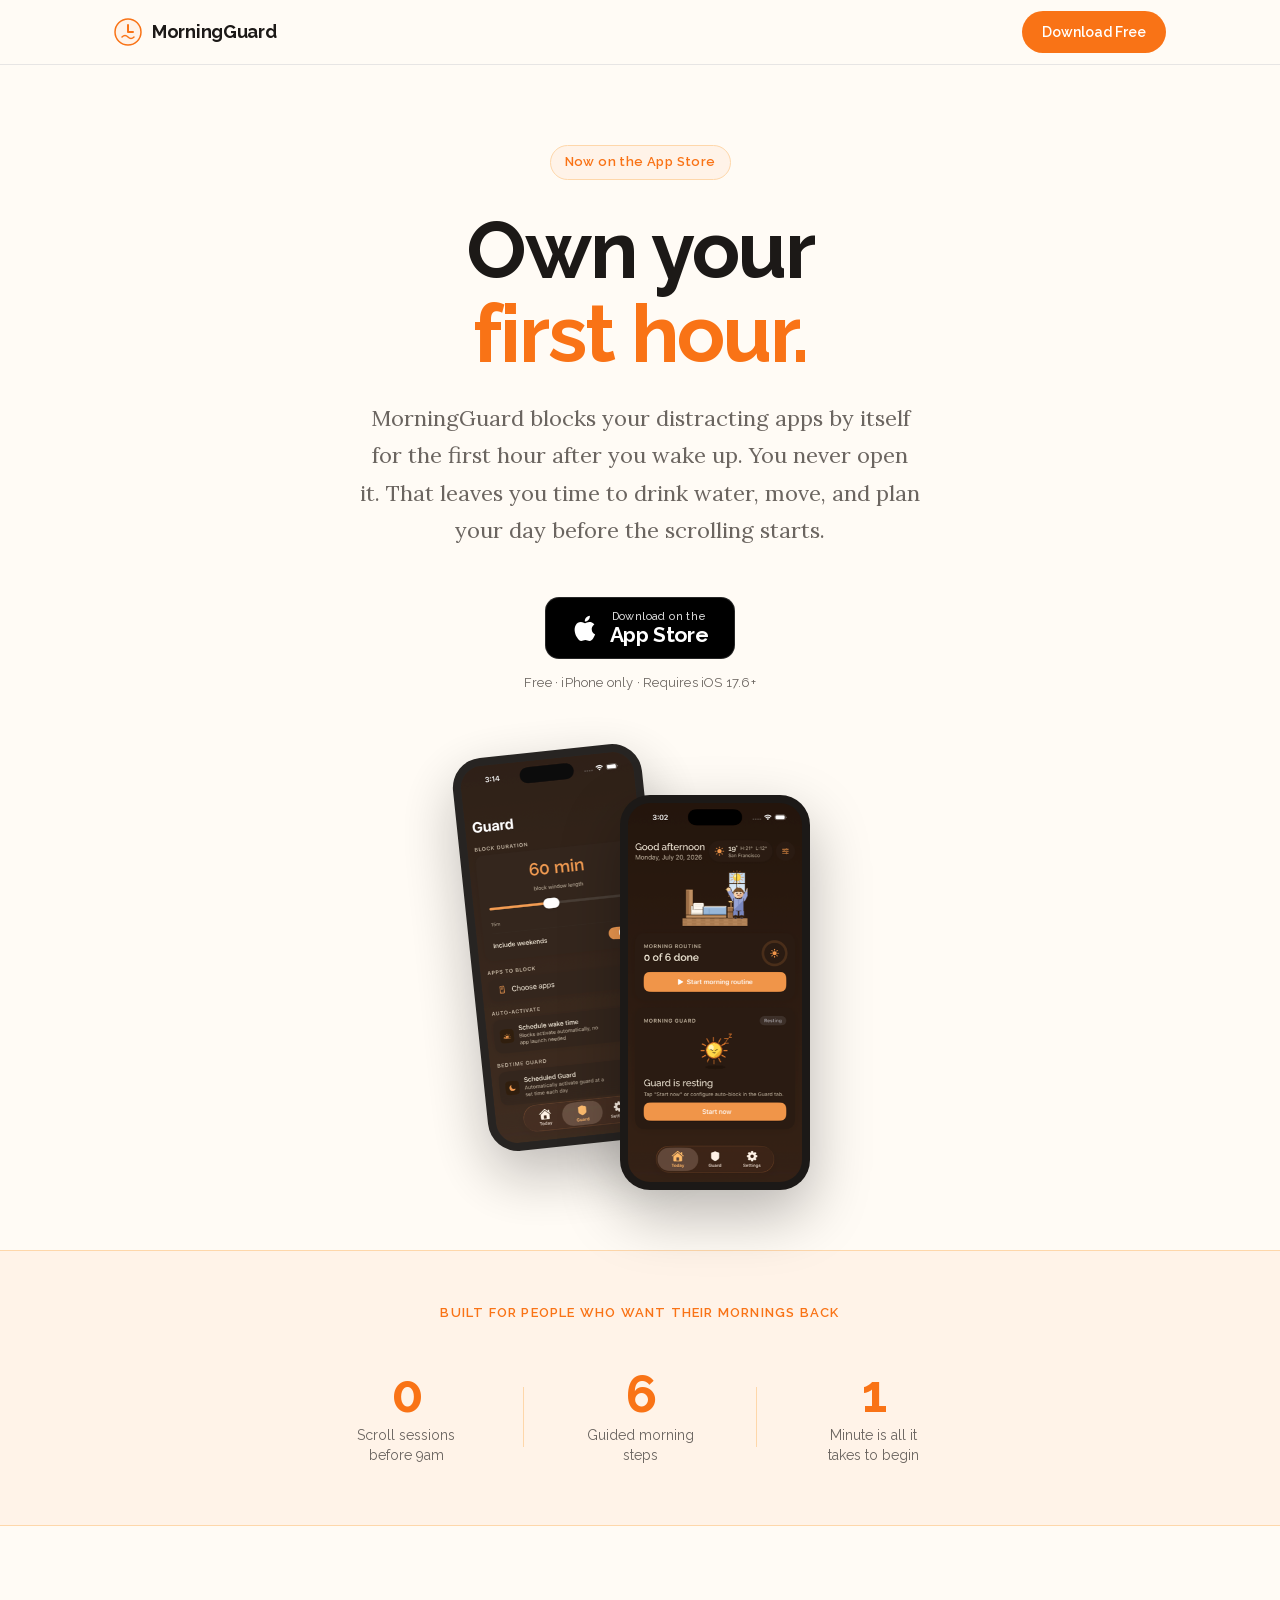
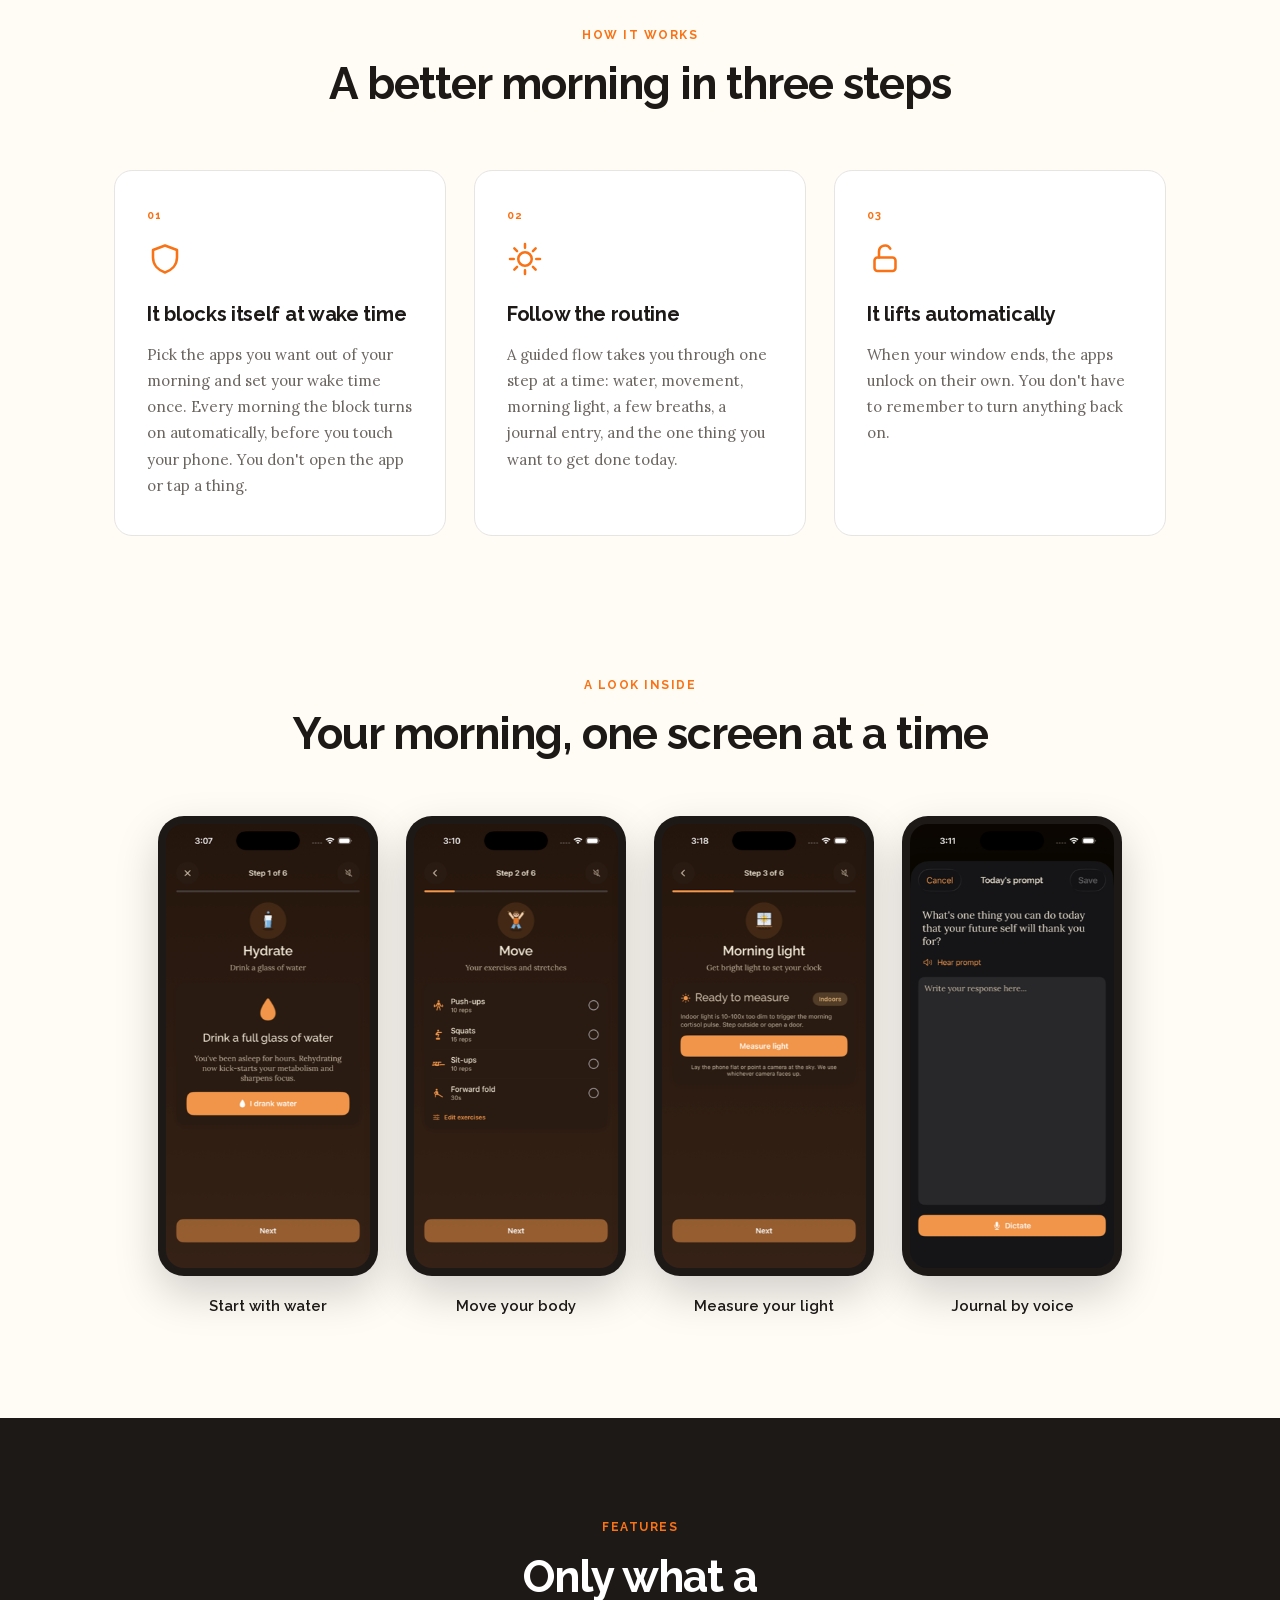
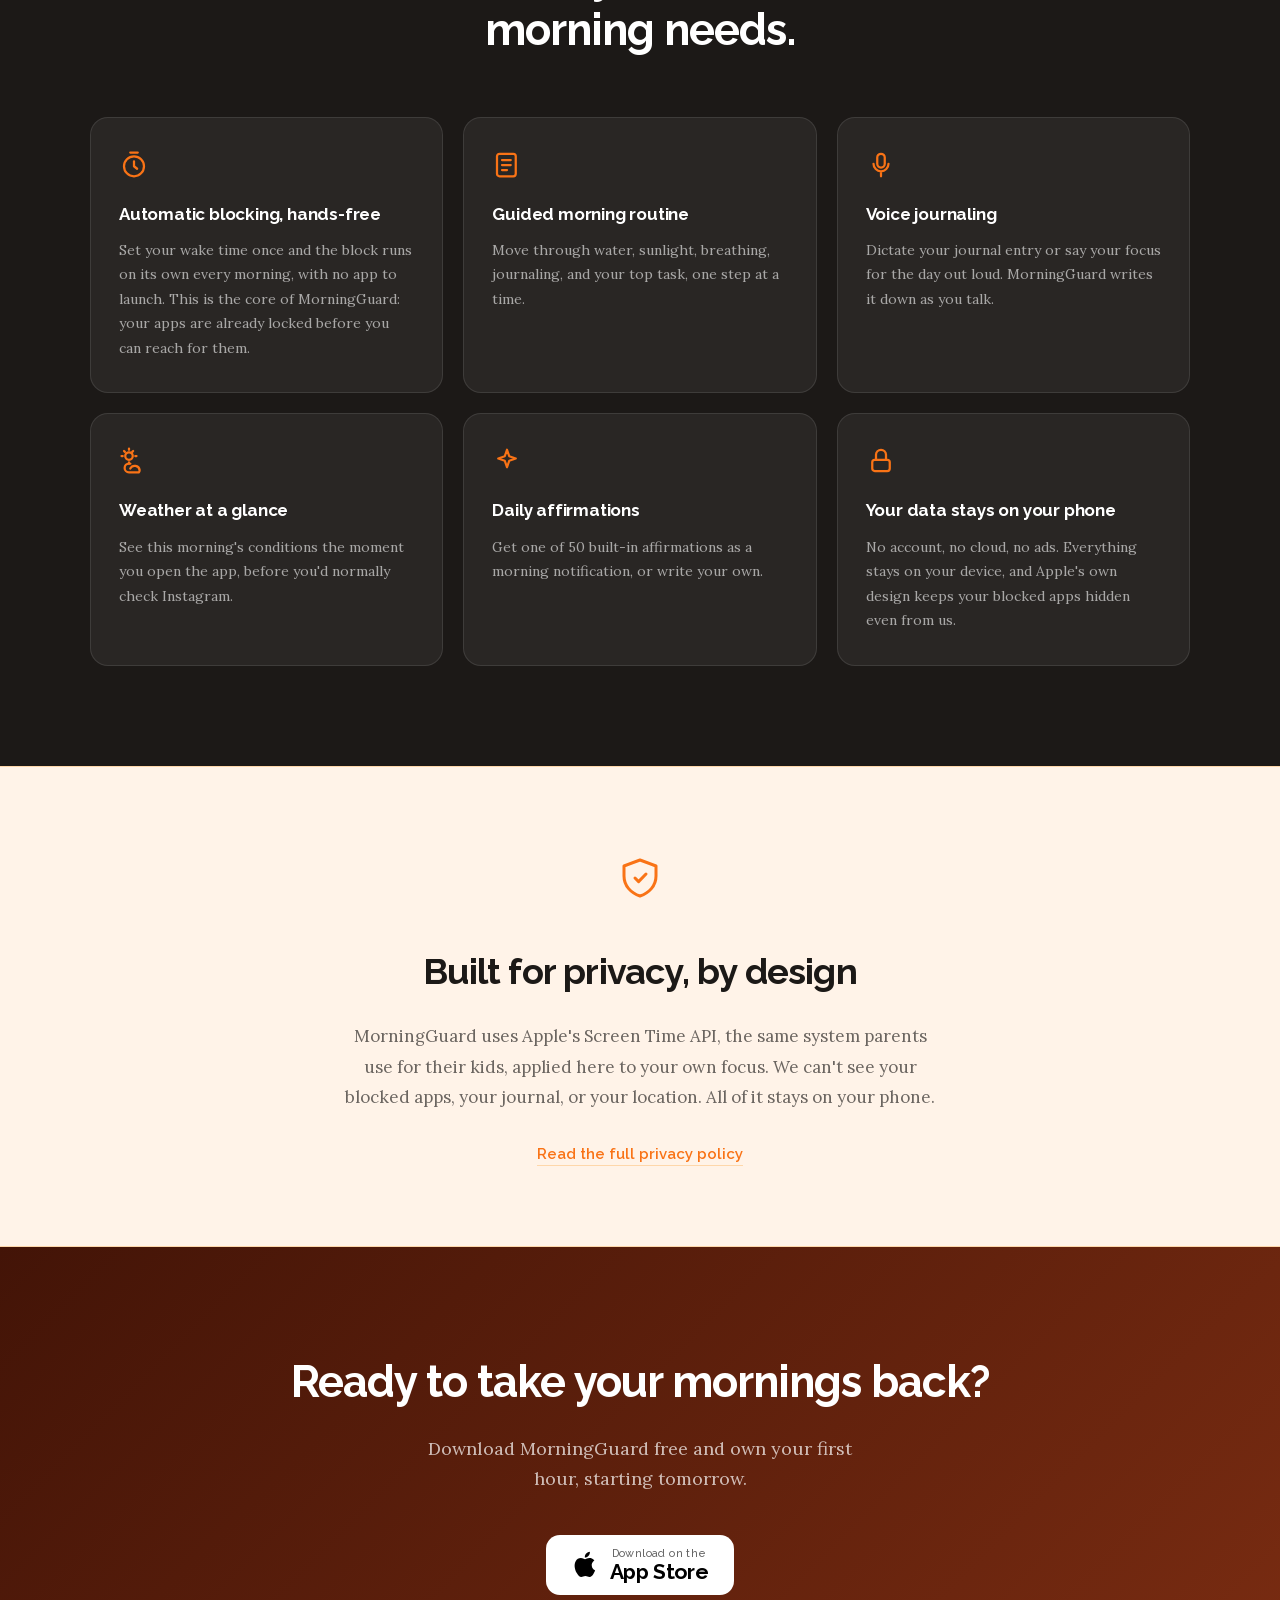
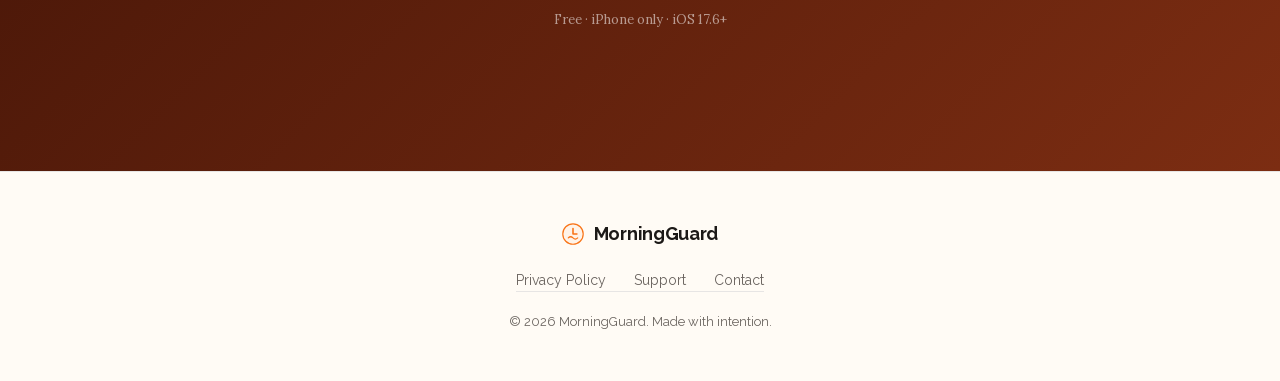
==== website/index.html @ 2bf74c4c "Add the guided morning routine, widget, and marketing site The block itself worked, but there was no" ====
<!DOCTYPE html>
<html lang="en">
<head>
  <meta charset="UTF-8" />
  <meta name="viewport" content="width=device-width, initial-scale=1.0" />
  <title>MorningGuard: Own your first hour</title>
  <meta name="description" content="MorningGuard blocks distracting apps during your morning routine so you can start every day with intention. Free on the App Store." />
  <meta property="og:title" content="MorningGuard: Own your first hour" />
  <meta property="og:description" content="Your distracting apps block themselves every morning, so you start the day on your own terms." />
  <meta property="og:type" content="website" />
  <meta property="og:url" content="https://morningguard.com/" />
  <meta property="og:image" content="https://morningguard.com/og-image.png" />
  <meta property="og:image:width" content="1200" />
  <meta property="og:image:height" content="630" />
  <meta name="twitter:card" content="summary_large_image" />
  <meta name="twitter:image" content="https://morningguard.com/og-image.png" />
  <meta name="theme-color" content="#F97316" />
  <link rel="icon" href="favicon.svg" type="image/svg+xml" />
  <link rel="apple-touch-icon" href="apple-touch-icon.png" />
  <link rel="stylesheet" href="fonts.css" />
  <link rel="stylesheet" href="styles.css" />
</head>
<body>

  <!-- NAV -->
  <nav>
    <div class="nav-inner">
      <a class="nav-logo" href="/">
        <svg width="28" height="28" viewBox="0 0 28 28" fill="none" aria-hidden="true" focusable="false">
          <circle cx="14" cy="14" r="13" fill="#FFF3E8" stroke="#F97316" stroke-width="1.5"/>
          <path d="M14 7 L14 14 L19 14" stroke="#F97316" stroke-width="2" stroke-linecap="round" stroke-linejoin="round"/>
          <path d="M8 19 Q11 16 14 19 Q17 22 20 19" stroke="#F97316" stroke-width="1.5" stroke-linecap="round" fill="none"/>
        </svg>
        MorningGuard
      </a>
      <a class="nav-cta" href="https://apps.apple.com/app/id6793297906" target="_blank" rel="noopener">Download Free</a>
    </div>
  </nav>

  <!-- HERO -->
  <section class="hero">
    <div class="hero-badge">Now on the App Store</div>
    <h1>Own your<br /><em>first hour.</em></h1>
    <p class="hero-sub">
      MorningGuard blocks your distracting apps by itself for the first hour after you wake up.
      You never open it. That leaves you time to drink water, move, and plan your day before the
      scrolling starts.
    </p>

    <!-- APP STORE DOWNLOAD -->
    <!-- TODO: Replace 6793297906 with your numeric App Store app ID -->
    <div class="download-group" id="download">
      <a class="appstore-btn" href="https://apps.apple.com/app/id6793297906" target="_blank" rel="noopener">
        <svg width="24" height="29" viewBox="0 0 24 29" fill="white" xmlns="http://www.w3.org/2000/svg" aria-hidden="true">
          <path d="M19.707 15.267c-.031-3.177 2.594-4.716 2.716-4.793-1.484-2.167-3.786-2.463-4.597-2.492-1.958-.198-3.823 1.15-4.815 1.15-.992 0-2.52-1.12-4.14-1.093-2.127.033-4.09 1.234-5.185 3.126-2.22 3.845-.568 9.534 1.59 12.657 1.059 1.53 2.32 3.246 3.977 3.183 1.593-.063 2.197-1.03 4.124-1.03 1.927 0 2.465 1.03 4.15.998 1.716-.028 2.807-1.557 3.858-3.093 1.22-1.775 1.72-3.494 1.748-3.582-.038-.017-3.344-1.283-3.376-5.05l-.05.02zM16.573 5.717c.879-1.063 1.472-2.54 1.31-4.017-1.266.054-2.8.844-3.709 1.906-.812.938-1.527 2.438-1.336 3.878 1.413.109 2.857-.717 3.735-1.767z"/>
        </svg>
        <div class="appstore-text">
          <span class="appstore-sub">Download on the</span>
          <span class="appstore-main">App Store</span>
        </div>
      </a>
      <p class="download-meta">Free · iPhone only · Requires iOS 17.6+</p>
    </div>

    <div class="hero-phones">
      <div class="phone-mockup phone-back">
        <img class="phone-shot" src="screenshots/guard.png" alt="MorningGuard app screen showing the block window length, weekend toggle, and a button to choose which apps to block" width="294" height="640" loading="lazy" />
      </div>
      <div class="phone-mockup phone-front">
        <img class="phone-shot" src="screenshots/home.png" alt="MorningGuard home screen showing the morning greeting, weather, morning routine progress, and the Morning Guard status card" width="294" height="640" />
      </div>
    </div>
  </section>

  <!-- SOCIAL PROOF -->
  <section class="proof">
    <p>Built for people who want their mornings back</p>
    <div class="proof-stats">
      <div class="stat"><span class="stat-num">0</span><span class="stat-label">Scroll sessions before 9am</span></div>
      <div class="stat-divider"></div>
      <div class="stat"><span class="stat-num">6</span><span class="stat-label">Guided morning steps</span></div>
      <div class="stat-divider"></div>
      <div class="stat"><span class="stat-num">1</span><span class="stat-label">Minute is all it takes to begin</span></div>
    </div>
  </section>

  <!-- HOW IT WORKS -->
  <section class="how">
    <div class="section-label">How it works</div>
    <h2>A better morning in three steps</h2>
    <div class="steps">
      <div class="step">
        <div class="step-num">01</div>
        <div class="step-icon">
          <svg width="36" height="36" viewBox="0 0 24 24" fill="none" stroke="#F97316" stroke-width="1.7" stroke-linecap="round" stroke-linejoin="round" aria-hidden="true" focusable="false"><path d="M12 3 L20 6 V11 C20 16 16.5 19.5 12 21 C7.5 19.5 4 16 4 11 V6 Z"/></svg>
        </div>
        <h3>It blocks itself at wake time</h3>
        <p>Pick the apps you want out of your morning and set your wake time once. Every morning the block turns on automatically, before you touch your phone. You don't open the app or tap a thing.</p>
      </div>
      <div class="step">
        <div class="step-num">02</div>
        <div class="step-icon">
          <svg width="36" height="36" viewBox="0 0 24 24" fill="none" stroke="#F97316" stroke-width="1.7" stroke-linecap="round" stroke-linejoin="round" aria-hidden="true" focusable="false"><circle cx="12" cy="12" r="4.5"/><path d="M12 2v2.5M12 19.5V22M2 12h2.5M19.5 12H22M4.9 4.9l1.8 1.8M17.3 17.3l1.8 1.8M4.9 19.1l1.8-1.8M17.3 6.7l1.8-1.8"/></svg>
        </div>
        <h3>Follow the routine</h3>
        <p>A guided flow takes you through one step at a time: water, movement, morning light, a few breaths, a journal entry, and the one thing you want to get done today.</p>
      </div>
      <div class="step">
        <div class="step-num">03</div>
        <div class="step-icon">
          <svg width="36" height="36" viewBox="0 0 24 24" fill="none" stroke="#F97316" stroke-width="1.7" stroke-linecap="round" stroke-linejoin="round" aria-hidden="true" focusable="false"><rect x="5" y="11" width="14" height="9" rx="2"/><path d="M8 11V7a4 4 0 0 1 7.5-1.9"/></svg>
        </div>
        <h3>It lifts automatically</h3>
        <p>When your window ends, the apps unlock on their own. You don't have to remember to turn anything back on.</p>
      </div>
    </div>
  </section>

  <!-- SCREENSHOTS -->
  <section class="gallery">
    <div class="section-label">A look inside</div>
    <h2>Your morning, one screen at a time</h2>
    <div class="gallery-row">
      <figure class="gallery-phone">
        <img src="screenshots/routine.png" alt="The guided routine walking through the first step, drinking a glass of water" width="294" height="640" loading="lazy" />
        <figcaption>Start with water</figcaption>
      </figure>
      <figure class="gallery-phone">
        <img src="screenshots/move.png" alt="The movement step showing a short list of exercises like push-ups, squats, and a forward fold" width="294" height="640" loading="lazy" />
        <figcaption>Move your body</figcaption>
      </figure>
      <figure class="gallery-phone">
        <img src="screenshots/light.png" alt="The morning light step with a light meter that measures whether you are getting bright enough light to set your body clock" width="294" height="640" loading="lazy" />
        <figcaption>Measure your light</figcaption>
      </figure>
      <figure class="gallery-phone">
        <img src="screenshots/journal.png" alt="The journaling step with a daily prompt and a Dictate button for speaking your entry out loud" width="294" height="640" loading="lazy" />
        <figcaption>Journal by voice</figcaption>
      </figure>
    </div>
  </section>

  <!-- FEATURES -->
  <section class="features">
    <div class="section-label">Features</div>
    <h2>Only what a<br />morning needs.</h2>
    <div class="feature-grid">
      <div class="feature-card">
        <div class="feature-icon">
          <svg width="30" height="30" viewBox="0 0 24 24" fill="none" stroke="#F97316" stroke-width="1.8" stroke-linecap="round" stroke-linejoin="round" aria-hidden="true" focusable="false"><circle cx="12" cy="13" r="8"/><path d="M12 9v4l2.5 2M9 2h6"/></svg>
        </div>
        <h4>Automatic blocking, hands-free</h4>
        <p>Set your wake time once and the block runs on its own every morning, with no app to launch. This is the core of MorningGuard: your apps are already locked before you can reach for them.</p>
      </div>
      <div class="feature-card">
        <div class="feature-icon">
          <svg width="30" height="30" viewBox="0 0 24 24" fill="none" stroke="#F97316" stroke-width="1.8" stroke-linecap="round" stroke-linejoin="round" aria-hidden="true" focusable="false"><path d="M6 3h11a2 2 0 0 1 2 2v14a2 2 0 0 1-2 2H6a2 2 0 0 1-2-2V5a2 2 0 0 1 2-2z"/><path d="M8 8h7M8 12h7M8 16h4"/></svg>
        </div>
        <h4>Guided morning routine</h4>
        <p>Move through water, sunlight, breathing, journaling, and your top task, one step at a time.</p>
      </div>
      <div class="feature-card">
        <div class="feature-icon">
          <svg width="30" height="30" viewBox="0 0 24 24" fill="none" stroke="#F97316" stroke-width="1.8" stroke-linecap="round" stroke-linejoin="round" aria-hidden="true" focusable="false"><rect x="9" y="3" width="6" height="11" rx="3"/><path d="M6 11a6 6 0 0 0 12 0M12 17v4"/></svg>
        </div>
        <h4>Voice journaling</h4>
        <p>Dictate your journal entry or say your focus for the day out loud. MorningGuard writes it down as you talk.</p>
      </div>
      <div class="feature-card">
        <div class="feature-icon">
          <svg width="30" height="30" viewBox="0 0 24 24" fill="none" stroke="#F97316" stroke-width="1.8" stroke-linecap="round" stroke-linejoin="round" aria-hidden="true" focusable="false"><circle cx="8" cy="8" r="3"/><path d="M8 2v1M8 13v1M2 8h1M13 8h1M4 4l.7.7M11.3 4l-.7.7"/><path d="M9 18a4 4 0 0 1 7.5 1.2A3 3 0 0 1 16 21H8a3.5 3.5 0 0 1 0-7c.4 0 .8.06 1.1.17"/></svg>
        </div>
        <h4>Weather at a glance</h4>
        <p>See this morning's conditions the moment you open the app, before you'd normally check Instagram.</p>
      </div>
      <div class="feature-card">
        <div class="feature-icon">
          <svg width="30" height="30" viewBox="0 0 24 24" fill="none" stroke="#F97316" stroke-width="1.8" stroke-linecap="round" stroke-linejoin="round" aria-hidden="true" focusable="false"><path d="M12 3l1.8 5.2L19 10l-5.2 1.8L12 17l-1.8-5.2L5 10l5.2-1.8z"/></svg>
        </div>
        <h4>Daily affirmations</h4>
        <p>Get one of 50 built-in affirmations as a morning notification, or write your own.</p>
      </div>
      <div class="feature-card">
        <div class="feature-icon">
          <svg width="30" height="30" viewBox="0 0 24 24" fill="none" stroke="#F97316" stroke-width="1.8" stroke-linecap="round" stroke-linejoin="round" aria-hidden="true" focusable="false"><rect x="5" y="11" width="14" height="9" rx="2"/><path d="M8 11V7a4 4 0 0 1 8 0v4"/></svg>
        </div>
        <h4>Your data stays on your phone</h4>
        <p>No account, no cloud, no ads. Everything stays on your device, and Apple's own design keeps your blocked apps hidden even from us.</p>
      </div>
    </div>
  </section>

  <!-- PRIVACY -->
  <section class="privacy-section">
    <div class="privacy-inner">
      <div class="privacy-icon">
        <svg width="48" height="48" viewBox="0 0 24 24" fill="none" stroke="#F97316" stroke-width="1.5" stroke-linecap="round" stroke-linejoin="round" aria-hidden="true" focusable="false"><path d="M12 3 L20 6 V11 C20 16 16.5 19.5 12 21 C7.5 19.5 4 16 4 11 V6 Z"/><path d="M9.5 12l1.8 1.8L15 10"/></svg>
      </div>
      <h2>Built for privacy, by design</h2>
      <p>MorningGuard uses Apple's Screen Time API, the same system parents use for their kids, applied here to your own focus. We can't see your blocked apps, your journal, or your location. All of it stays on your phone.</p>
      <a href="privacy.html" class="privacy-link">Read the full privacy policy</a>
    </div>
  </section>

  <!-- BOTTOM CTA -->
  <section class="bottom-cta" id="download-bottom">
    <h2>Ready to take your mornings back?</h2>
    <p>Download MorningGuard free and own your first hour, starting tomorrow.</p>
    <div style="display:flex;flex-direction:column;align-items:center;gap:14px;">
      <a class="appstore-btn appstore-btn--light" href="https://apps.apple.com/app/id6793297906" target="_blank" rel="noopener">
        <svg width="24" height="29" viewBox="0 0 24 29" fill="black" xmlns="http://www.w3.org/2000/svg" aria-hidden="true">
          <path d="M19.707 15.267c-.031-3.177 2.594-4.716 2.716-4.793-1.484-2.167-3.786-2.463-4.597-2.492-1.958-.198-3.823 1.15-4.815 1.15-.992 0-2.52-1.12-4.14-1.093-2.127.033-4.09 1.234-5.185 3.126-2.22 3.845-.568 9.534 1.59 12.657 1.059 1.53 2.32 3.246 3.977 3.183 1.593-.063 2.197-1.03 4.124-1.03 1.927 0 2.465 1.03 4.15.998 1.716-.028 2.807-1.557 3.858-3.093 1.22-1.775 1.72-3.494 1.748-3.582-.038-.017-3.344-1.283-3.376-5.05l-.05.02zM16.573 5.717c.879-1.063 1.472-2.54 1.31-4.017-1.266.054-2.8.844-3.709 1.906-.812.938-1.527 2.438-1.336 3.878 1.413.109 2.857-.717 3.735-1.767z"/>
        </svg>
        <div class="appstore-text" style="color:#000;">
          <span class="appstore-sub">Download on the</span>
          <span class="appstore-main">App Store</span>
        </div>
      </a>
      <p style="font-size:13px;color:rgba(255,255,255,.55);">Free · iPhone only · iOS 17.6+</p>
    </div>
  </section>

  <!-- FOOTER -->
  <footer>
    <div class="footer-inner">
      <a class="nav-logo" href="/">
        <svg width="22" height="22" viewBox="0 0 28 28" fill="none" aria-hidden="true" focusable="false">
          <circle cx="14" cy="14" r="13" fill="#FFF3E8" stroke="#F97316" stroke-width="1.5"/>
          <path d="M14 7 L14 14 L19 14" stroke="#F97316" stroke-width="2" stroke-linecap="round" stroke-linejoin="round"/>
          <path d="M8 19 Q11 16 14 19 Q17 22 20 19" stroke="#F97316" stroke-width="1.5" stroke-linecap="round" fill="none"/>
        </svg>
        MorningGuard
      </a>
      <nav class="footer-links">
        <a href="privacy.html">Privacy Policy</a>
        <a href="support.html">Support</a>
        <a href="mailto:hello@morningguard.com">Contact</a>
      </nav>
      <p class="footer-copy">© 2026 MorningGuard. Made with intention.</p>
    </div>
  </footer>

</body>
</html>
---- website/fonts.css ----
/* lora 400 italic (latin-ext) */
@font-face {
  font-family: 'Lora';
  font-style: italic;
  font-weight: 400;
  font-display: swap;
  src: url(./fonts/lora-400-italic-latin-ext.woff2) format('woff2');
  unicode-range: U+0100-02BA, U+02BD-02C5, U+02C7-02CC, U+02CE-02D7, U+02DD-02FF, U+0304, U+0308, U+0329, U+1D00-1DBF, U+1E00-1E9F, U+1EF2-1EFF, U+2020, U+20A0-20AB, U+20AD-20C0, U+2113, U+2C60-2C7F, U+A720-A7FF;
}
/* lora 400 italic (latin) */
@font-face {
  font-family: 'Lora';
  font-style: italic;
  font-weight: 400;
  font-display: swap;
  src: url(./fonts/lora-400-italic-latin.woff2) format('woff2');
  unicode-range: U+0000-00FF, U+0131, U+0152-0153, U+02BB-02BC, U+02C6, U+02DA, U+02DC, U+0304, U+0308, U+0329, U+2000-206F, U+20AC, U+2122, U+2191, U+2193, U+2212, U+2215, U+FEFF, U+FFFD;
}
/* lora 400 normal (latin-ext) */
@font-face {
  font-family: 'Lora';
  font-style: normal;
  font-weight: 400;
  font-display: swap;
  src: url(./fonts/lora-400-normal-latin-ext.woff2) format('woff2');
  unicode-range: U+0100-02BA, U+02BD-02C5, U+02C7-02CC, U+02CE-02D7, U+02DD-02FF, U+0304, U+0308, U+0329, U+1D00-1DBF, U+1E00-1E9F, U+1EF2-1EFF, U+2020, U+20A0-20AB, U+20AD-20C0, U+2113, U+2C60-2C7F, U+A720-A7FF;
}
/* lora 400 normal (latin) */
@font-face {
  font-family: 'Lora';
  font-style: normal;
  font-weight: 400;
  font-display: swap;
  src: url(./fonts/lora-400-normal-latin.woff2) format('woff2');
  unicode-range: U+0000-00FF, U+0131, U+0152-0153, U+02BB-02BC, U+02C6, U+02DA, U+02DC, U+0304, U+0308, U+0329, U+2000-206F, U+20AC, U+2122, U+2191, U+2193, U+2212, U+2215, U+FEFF, U+FFFD;
}
/* lora 600 normal (latin-ext) */
@font-face {
  font-family: 'Lora';
  font-style: normal;
  font-weight: 600;
  font-display: swap;
  src: url(./fonts/lora-600-normal-latin-ext.woff2) format('woff2');
  unicode-range: U+0100-02BA, U+02BD-02C5, U+02C7-02CC, U+02CE-02D7, U+02DD-02FF, U+0304, U+0308, U+0329, U+1D00-1DBF, U+1E00-1E9F, U+1EF2-1EFF, U+2020, U+20A0-20AB, U+20AD-20C0, U+2113, U+2C60-2C7F, U+A720-A7FF;
}
/* lora 600 normal (latin) */
@font-face {
  font-family: 'Lora';
  font-style: normal;
  font-weight: 600;
  font-display: swap;
  src: url(./fonts/lora-600-normal-latin.woff2) format('woff2');
  unicode-range: U+0000-00FF, U+0131, U+0152-0153, U+02BB-02BC, U+02C6, U+02DA, U+02DC, U+0304, U+0308, U+0329, U+2000-206F, U+20AC, U+2122, U+2191, U+2193, U+2212, U+2215, U+FEFF, U+FFFD;
}
/* raleway 400 normal (latin-ext) */
@font-face {
  font-family: 'Raleway';
  font-style: normal;
  font-weight: 400;
  font-display: swap;
  src: url(./fonts/raleway-400-normal-latin-ext.woff2) format('woff2');
  unicode-range: U+0100-02BA, U+02BD-02C5, U+02C7-02CC, U+02CE-02D7, U+02DD-02FF, U+0304, U+0308, U+0329, U+1D00-1DBF, U+1E00-1E9F, U+1EF2-1EFF, U+2020, U+20A0-20AB, U+20AD-20C0, U+2113, U+2C60-2C7F, U+A720-A7FF;
}
/* raleway 400 normal (latin) */
@font-face {
  font-family: 'Raleway';
  font-style: normal;
  font-weight: 400;
  font-display: swap;
  src: url(./fonts/raleway-400-normal-latin.woff2) format('woff2');
  unicode-range: U+0000-00FF, U+0131, U+0152-0153, U+02BB-02BC, U+02C6, U+02DA, U+02DC, U+0304, U+0308, U+0329, U+2000-206F, U+20AC, U+2122, U+2191, U+2193, U+2212, U+2215, U+FEFF, U+FFFD;
}
/* raleway 500 normal (latin-ext) */
@font-face {
  font-family: 'Raleway';
  font-style: normal;
  font-weight: 500;
  font-display: swap;
  src: url(./fonts/raleway-500-normal-latin-ext.woff2) format('woff2');
  unicode-range: U+0100-02BA, U+02BD-02C5, U+02C7-02CC, U+02CE-02D7, U+02DD-02FF, U+0304, U+0308, U+0329, U+1D00-1DBF, U+1E00-1E9F, U+1EF2-1EFF, U+2020, U+20A0-20AB, U+20AD-20C0, U+2113, U+2C60-2C7F, U+A720-A7FF;
}
/* raleway 500 normal (latin) */
@font-face {
  font-family: 'Raleway';
  font-style: normal;
  font-weight: 500;
  font-display: swap;
  src: url(./fonts/raleway-500-normal-latin.woff2) format('woff2');
  unicode-range: U+0000-00FF, U+0131, U+0152-0153, U+02BB-02BC, U+02C6, U+02DA, U+02DC, U+0304, U+0308, U+0329, U+2000-206F, U+20AC, U+2122, U+2191, U+2193, U+2212, U+2215, U+FEFF, U+FFFD;
}
/* raleway 600 normal (latin-ext) */
@font-face {
  font-family: 'Raleway';
  font-style: normal;
  font-weight: 600;
  font-display: swap;
  src: url(./fonts/raleway-600-normal-latin-ext.woff2) format('woff2');
  unicode-range: U+0100-02BA, U+02BD-02C5, U+02C7-02CC, U+02CE-02D7, U+02DD-02FF, U+0304, U+0308, U+0329, U+1D00-1DBF, U+1E00-1E9F, U+1EF2-1EFF, U+2020, U+20A0-20AB, U+20AD-20C0, U+2113, U+2C60-2C7F, U+A720-A7FF;
}
/* raleway 600 normal (latin) */
@font-face {
  font-family: 'Raleway';
  font-style: normal;
  font-weight: 600;
  font-display: swap;
  src: url(./fonts/raleway-600-normal-latin.woff2) format('woff2');
  unicode-range: U+0000-00FF, U+0131, U+0152-0153, U+02BB-02BC, U+02C6, U+02DA, U+02DC, U+0304, U+0308, U+0329, U+2000-206F, U+20AC, U+2122, U+2191, U+2193, U+2212, U+2215, U+FEFF, U+FFFD;
}
/* raleway 700 normal (latin-ext) */
@font-face {
  font-family: 'Raleway';
  font-style: normal;
  font-weight: 700;
  font-display: swap;
  src: url(./fonts/raleway-700-normal-latin-ext.woff2) format('woff2');
  unicode-range: U+0100-02BA, U+02BD-02C5, U+02C7-02CC, U+02CE-02D7, U+02DD-02FF, U+0304, U+0308, U+0329, U+1D00-1DBF, U+1E00-1E9F, U+1EF2-1EFF, U+2020, U+20A0-20AB, U+20AD-20C0, U+2113, U+2C60-2C7F, U+A720-A7FF;
}
/* raleway 700 normal (latin) */
@font-face {
  font-family: 'Raleway';
  font-style: normal;
  font-weight: 700;
  font-display: swap;
  src: url(./fonts/raleway-700-normal-latin.woff2) format('woff2');
  unicode-range: U+0000-00FF, U+0131, U+0152-0153, U+02BB-02BC, U+02C6, U+02DA, U+02DC, U+0304, U+0308, U+0329, U+2000-206F, U+20AC, U+2122, U+2191, U+2193, U+2212, U+2215, U+FEFF, U+FFFD;
}
---- website/styles.css ----
/* ============================================================
   MorningGuard — Website Styles
   ============================================================ */

*, *::before, *::after { box-sizing: border-box; margin: 0; padding: 0; }

:root {
  --sunrise:    #F97316;
  --sunrise-lt: #FFF3E8;
  --sunrise-md: #FED7AA;
  --cream:      #FFFBF5;
  --card:       #FFFFFF;
  --text:       #1C1917;
  --text-sec:   #6B6560;
  --border:     #E7E5E4;
  --radius:     18px;
  --radius-sm:  12px;
  font-size: 16px;
}

html { scroll-behavior: smooth; }

body {
  font-family: 'Raleway', system-ui, sans-serif;
  background: var(--cream);
  color: var(--text);
  line-height: 1.6;
  -webkit-font-smoothing: antialiased;
}

/* ─── NAV ──────────────────────────────────────────────────── */

nav {
  position: sticky;
  top: 0;
  z-index: 100;
  background: rgba(255, 251, 245, 0.88);
  backdrop-filter: blur(12px);
  -webkit-backdrop-filter: blur(12px);
  border-bottom: 1px solid var(--border);
}

.nav-inner {
  max-width: 1100px;
  margin: 0 auto;
  padding: 0 24px;
  height: 64px;
  display: flex;
  align-items: center;
  justify-content: space-between;
}

.nav-logo {
  display: flex;
  align-items: center;
  gap: 10px;
  font-family: 'Raleway', sans-serif;
  font-weight: 700;
  font-size: 18px;
  color: var(--text);
  text-decoration: none;
  letter-spacing: -0.3px;
}

.nav-cta {
  display: inline-flex;
  align-items: center;
  background: var(--sunrise);
  color: #fff;
  font-family: 'Raleway', sans-serif;
  font-weight: 600;
  font-size: 14px;
  padding: 10px 20px;
  border-radius: 50px;
  text-decoration: none;
  transition: opacity .15s, transform .15s;
}
.nav-cta:hover { opacity: .9; transform: translateY(-1px); }

/* ─── HERO ──────────────────────────────────────────────────── */

.hero {
  max-width: 1100px;
  margin: 0 auto;
  padding: 80px 24px 60px;
  display: flex;
  flex-direction: column;
  align-items: center;
  text-align: center;
}

.hero-badge {
  display: inline-flex;
  align-items: center;
  gap: 6px;
  background: var(--sunrise-lt);
  border: 1px solid var(--sunrise-md);
  color: var(--sunrise);
  font-size: 13px;
  font-weight: 600;
  padding: 6px 14px;
  border-radius: 50px;
  margin-bottom: 28px;
  letter-spacing: 0.4px;
}

.hero h1 {
  font-family: 'Raleway', sans-serif;
  font-size: clamp(48px, 8vw, 80px);
  font-weight: 700;
  line-height: 1.05;
  letter-spacing: -2px;
  color: var(--text);
  margin-bottom: 24px;
}

.hero h1 em {
  font-style: normal;
  color: var(--sunrise);
}

.hero-sub {
  font-family: 'Lora', Georgia, serif;
  font-size: clamp(18px, 2.5vw, 22px);
  color: var(--text-sec);
  max-width: 560px;
  line-height: 1.7;
  margin-bottom: 48px;
}


/* Phone mockups with real screenshots */
.hero-phones {
  position: relative;
  width: 340px;
  height: 440px;
}

.phone-mockup {
  position: absolute;
  width: 190px;
  background: #1C1917;
  border-radius: 30px;
  padding: 8px;
  box-shadow: 0 24px 60px rgba(0,0,0,.28);
}

.phone-shot {
  display: block;
  width: 100%;
  height: auto;
  border-radius: 22px;
}

.phone-front {
  right: 0;
  bottom: 0;
  z-index: 2;
}

.phone-back {
  left: 0;
  top: 0;
  transform: rotate(-6deg);
  z-index: 1;
  opacity: .95;
}

/* ─── SCREENSHOT GALLERY ────────────────────────────────────── */

.gallery {
  max-width: 1100px;
  margin: 0 auto;
  padding: 40px 24px 100px;
  text-align: center;
}

.gallery h2 {
  font-family: 'Raleway', sans-serif;
  font-size: clamp(28px, 5vw, 44px);
  font-weight: 700;
  letter-spacing: -1px;
  color: var(--text);
  margin-bottom: 56px;
  line-height: 1.15;
}

.gallery-row {
  display: flex;
  justify-content: center;
  align-items: flex-end;
  gap: 28px;
  flex-wrap: wrap;
}

.gallery-phone {
  margin: 0;
  width: 220px;
  max-width: 68vw;
}

.gallery-phone img {
  display: block;
  width: 100%;
  height: auto;
  border-radius: 26px;
  background: #1C1917;
  padding: 8px;
  box-shadow: 0 18px 44px rgba(0,0,0,.18);
}

.gallery-phone figcaption {
  margin-top: 18px;
  font-family: 'Raleway', sans-serif;
  font-weight: 600;
  font-size: 15px;
  color: var(--text);
}

/* ─── SOCIAL PROOF ──────────────────────────────────────────── */

.proof {
  background: var(--sunrise-lt);
  border-top: 1px solid var(--sunrise-md);
  border-bottom: 1px solid var(--sunrise-md);
  padding: 52px 24px;
  text-align: center;
}

.proof > p {
  font-size: 13px;
  font-weight: 600;
  letter-spacing: 1.2px;
  text-transform: uppercase;
  color: var(--sunrise);
  margin-bottom: 36px;
}

.proof-stats {
  display: flex;
  justify-content: center;
  align-items: center;
  gap: 0;
  max-width: 700px;
  margin: 0 auto;
  flex-wrap: wrap;
}

.stat {
  flex: 1;
  min-width: 160px;
  display: flex;
  flex-direction: column;
  align-items: center;
  gap: 6px;
  padding: 8px 24px;
}

.stat-num {
  font-family: 'Raleway', sans-serif;
  font-size: 52px;
  font-weight: 700;
  color: var(--sunrise);
  line-height: 1;
  letter-spacing: -2px;
}

.stat-label {
  font-size: 14px;
  color: var(--text-sec);
  max-width: 120px;
  line-height: 1.4;
  text-align: center;
}

.stat-divider {
  width: 1px;
  height: 60px;
  background: var(--sunrise-md);
  flex-shrink: 0;
}

/* ─── HOW IT WORKS ──────────────────────────────────────────── */

.section-label {
  font-size: 12px;
  font-weight: 700;
  letter-spacing: 1.5px;
  text-transform: uppercase;
  color: var(--sunrise);
  margin-bottom: 14px;
}

.how {
  max-width: 1100px;
  margin: 0 auto;
  padding: 100px 24px;
  text-align: center;
}

.how h2 {
  font-family: 'Raleway', sans-serif;
  font-size: clamp(30px, 5vw, 44px);
  font-weight: 700;
  letter-spacing: -1px;
  color: var(--text);
  margin-bottom: 60px;
  line-height: 1.15;
}

.steps {
  display: grid;
  grid-template-columns: repeat(auto-fit, minmax(260px, 1fr));
  gap: 28px;
  text-align: left;
}

.step {
  background: var(--card);
  border: 1px solid var(--border);
  border-radius: var(--radius);
  padding: 36px 32px;
  position: relative;
}

.step-num {
  font-size: 11px;
  font-weight: 700;
  color: var(--sunrise);
  letter-spacing: 1px;
  margin-bottom: 16px;
}

.step-icon {
  font-size: 36px;
  margin-bottom: 16px;
  line-height: 1;
}

.step h3 {
  font-family: 'Raleway', sans-serif;
  font-size: 20px;
  font-weight: 700;
  color: var(--text);
  margin-bottom: 12px;
  letter-spacing: -0.3px;
}

.step p {
  font-family: 'Lora', Georgia, serif;
  font-size: 15px;
  color: var(--text-sec);
  line-height: 1.75;
}

/* ─── FEATURES ──────────────────────────────────────────────── */

.features {
  background: var(--text);
  color: #fff;
  padding: 100px 24px;
  text-align: center;
}

.features .section-label { color: var(--sunrise); }

.features h2 {
  font-family: 'Raleway', sans-serif;
  font-size: clamp(28px, 5vw, 44px);
  font-weight: 700;
  letter-spacing: -1px;
  color: #fff;
  margin-bottom: 60px;
  line-height: 1.2;
  max-width: 700px;
  margin-left: auto;
  margin-right: auto;
}

.feature-grid {
  display: grid;
  grid-template-columns: repeat(auto-fit, minmax(280px, 1fr));
  gap: 20px;
  max-width: 1100px;
  margin: 0 auto;
  text-align: left;
}

.feature-card {
  background: rgba(255,255,255,.06);
  border: 1px solid rgba(255,255,255,.1);
  border-radius: var(--radius);
  padding: 32px 28px;
  transition: background .2s;
}
.feature-card:hover { background: rgba(255,255,255,.1); }

.feature-icon {
  font-size: 30px;
  margin-bottom: 16px;
  line-height: 1;
}

.feature-card h4 {
  font-family: 'Raleway', sans-serif;
  font-size: 17px;
  font-weight: 700;
  color: #fff;
  margin-bottom: 10px;
  letter-spacing: -0.2px;
}

.feature-card p {
  font-family: 'Lora', Georgia, serif;
  font-size: 14px;
  color: rgba(255,255,255,.6);
  line-height: 1.75;
}

/* ─── PRIVACY ───────────────────────────────────────────────── */

.privacy-section {
  background: var(--sunrise-lt);
  border-top: 1px solid var(--sunrise-md);
  border-bottom: 1px solid var(--sunrise-md);
  padding: 80px 24px;
  text-align: center;
}

.privacy-inner { max-width: 600px; margin: 0 auto; }

.privacy-icon { font-size: 48px; margin-bottom: 20px; }

.privacy-section h2 {
  font-family: 'Raleway', sans-serif;
  font-size: clamp(26px, 4vw, 36px);
  font-weight: 700;
  letter-spacing: -0.8px;
  color: var(--text);
  margin-bottom: 20px;
}

.privacy-section p {
  font-family: 'Lora', Georgia, serif;
  font-size: 17px;
  color: var(--text-sec);
  line-height: 1.8;
  margin-bottom: 28px;
}

.privacy-link {
  color: var(--sunrise);
  font-weight: 600;
  font-size: 15px;
  text-decoration: none;
  border-bottom: 1.5px solid var(--sunrise-md);
  padding-bottom: 2px;
  transition: border-color .15s;
}
.privacy-link:hover { border-color: var(--sunrise); }

/* ─── BOTTOM CTA ────────────────────────────────────────────── */

.bottom-cta {
  background: linear-gradient(135deg, #431407 0%, #7C2D12 100%);
  padding: 100px 24px;
  text-align: center;
  color: #fff;
}

.bottom-cta h2 {
  font-family: 'Raleway', sans-serif;
  font-size: clamp(28px, 5vw, 44px);
  font-weight: 700;
  letter-spacing: -1px;
  color: #fff;
  margin-bottom: 16px;
}

.bottom-cta p {
  font-family: 'Lora', Georgia, serif;
  font-size: 18px;
  color: rgba(255,255,255,.7);
  margin-bottom: 40px;
  max-width: 440px;
  margin-left: auto;
  margin-right: auto;
  line-height: 1.7;
}

/* ─── FOOTER ────────────────────────────────────────────────── */

footer {
  border-top: 1px solid var(--border);
  padding: 48px 24px;
  background: var(--cream);
}

.footer-inner {
  max-width: 1100px;
  margin: 0 auto;
  display: flex;
  flex-direction: column;
  align-items: center;
  gap: 20px;
  text-align: center;
}

.footer-links {
  display: flex;
  gap: 28px;
  flex-wrap: wrap;
  justify-content: center;
}

.footer-links a {
  font-size: 14px;
  color: var(--text-sec);
  text-decoration: none;
  transition: color .15s;
}
.footer-links a:hover { color: var(--sunrise); }

.footer-copy {
  font-size: 13px;
  color: var(--text-sec);
}

/* ─── SHARED: PRIVACY & SUPPORT PAGES ──────────────────────── */

.page-hero {
  max-width: 760px;
  margin: 0 auto;
  padding: 72px 24px 24px;
}

.page-hero h1 {
  font-family: 'Raleway', sans-serif;
  font-size: clamp(32px, 5vw, 48px);
  font-weight: 700;
  letter-spacing: -1px;
  color: var(--text);
  margin-bottom: 12px;
}

.page-hero .updated {
  font-size: 14px;
  color: var(--text-sec);
  margin-bottom: 0;
}

.page-content {
  max-width: 760px;
  margin: 0 auto;
  padding: 48px 24px 120px;
}

.page-content h2 {
  font-family: 'Raleway', sans-serif;
  font-size: 22px;
  font-weight: 700;
  color: var(--text);
  margin: 48px 0 14px;
  letter-spacing: -0.3px;
}

.page-content h2:first-child { margin-top: 0; }

.page-content p, .page-content li {
  font-family: 'Lora', Georgia, serif;
  font-size: 16px;
  color: var(--text-sec);
  line-height: 1.85;
  margin-bottom: 16px;
}

.page-content ul, .page-content ol {
  padding-left: 24px;
  margin-bottom: 16px;
}

.page-content a {
  color: var(--sunrise);
  text-decoration: underline;
  text-underline-offset: 3px;
}

.page-divider {
  border: none;
  border-top: 1px solid var(--border);
  margin: 0;
}

/* ─── APP STORE BUTTON ──────────────────────────────────────── */

.appstore-btn {
  display: inline-flex;
  align-items: center;
  gap: 14px;
  background: #000;
  color: #fff;
  text-decoration: none;
  padding: 13px 26px;
  border-radius: 14px;
  transition: opacity .15s, transform .15s;
  border: 1.5px solid rgba(255,255,255,.15);
}
.appstore-btn:hover { opacity: .82; transform: translateY(-1px); }

.appstore-text { display: flex; flex-direction: column; line-height: 1; }

.appstore-sub {
  font-family: 'Raleway', sans-serif;
  font-size: 11px;
  font-weight: 500;
  letter-spacing: 0.4px;
  opacity: .85;
  margin-bottom: 2px;
}

.appstore-main {
  font-family: 'Raleway', sans-serif;
  font-size: 21px;
  font-weight: 700;
  letter-spacing: -0.4px;
}

.download-group {
  display: flex;
  flex-direction: column;
  align-items: center;
  gap: 14px;
  margin-bottom: 72px;
}

.download-meta {
  font-size: 13px;
  color: var(--text-sec);
  letter-spacing: 0.2px;
}

/* App Store button on dark backgrounds */
.appstore-btn--light {
  background: #fff;
  color: #000;
  border: none;
}
.appstore-btn--light .appstore-sub { opacity: .6; }

/* ─── RESPONSIVE ────────────────────────────────────────────── */

@media (max-width: 640px) {
  .hero-phones { display: none; }
  .stat-divider { display: none; }
  .proof-stats { flex-direction: column; gap: 24px; }
  .step { padding: 28px 24px; }
}

@media (min-width: 900px) {
  .hero-phones { display: block; margin-top: -16px; }
}
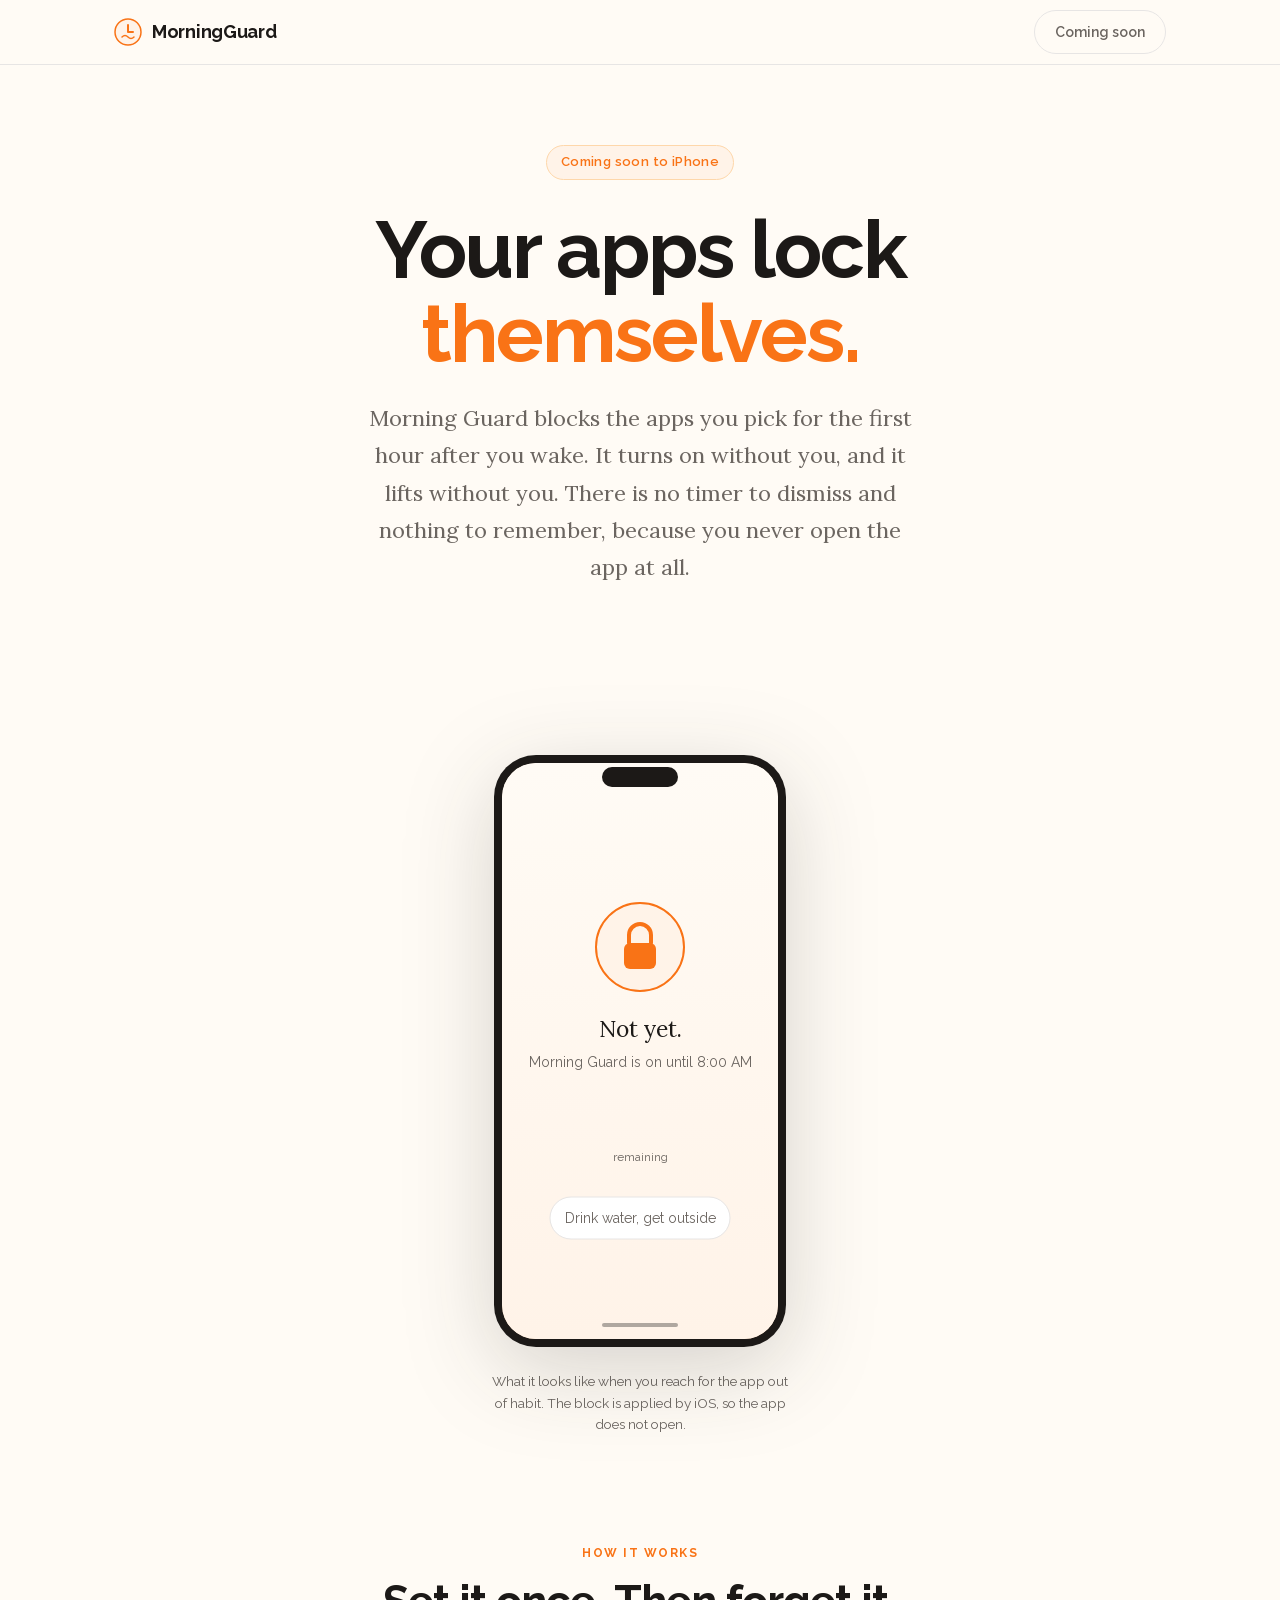
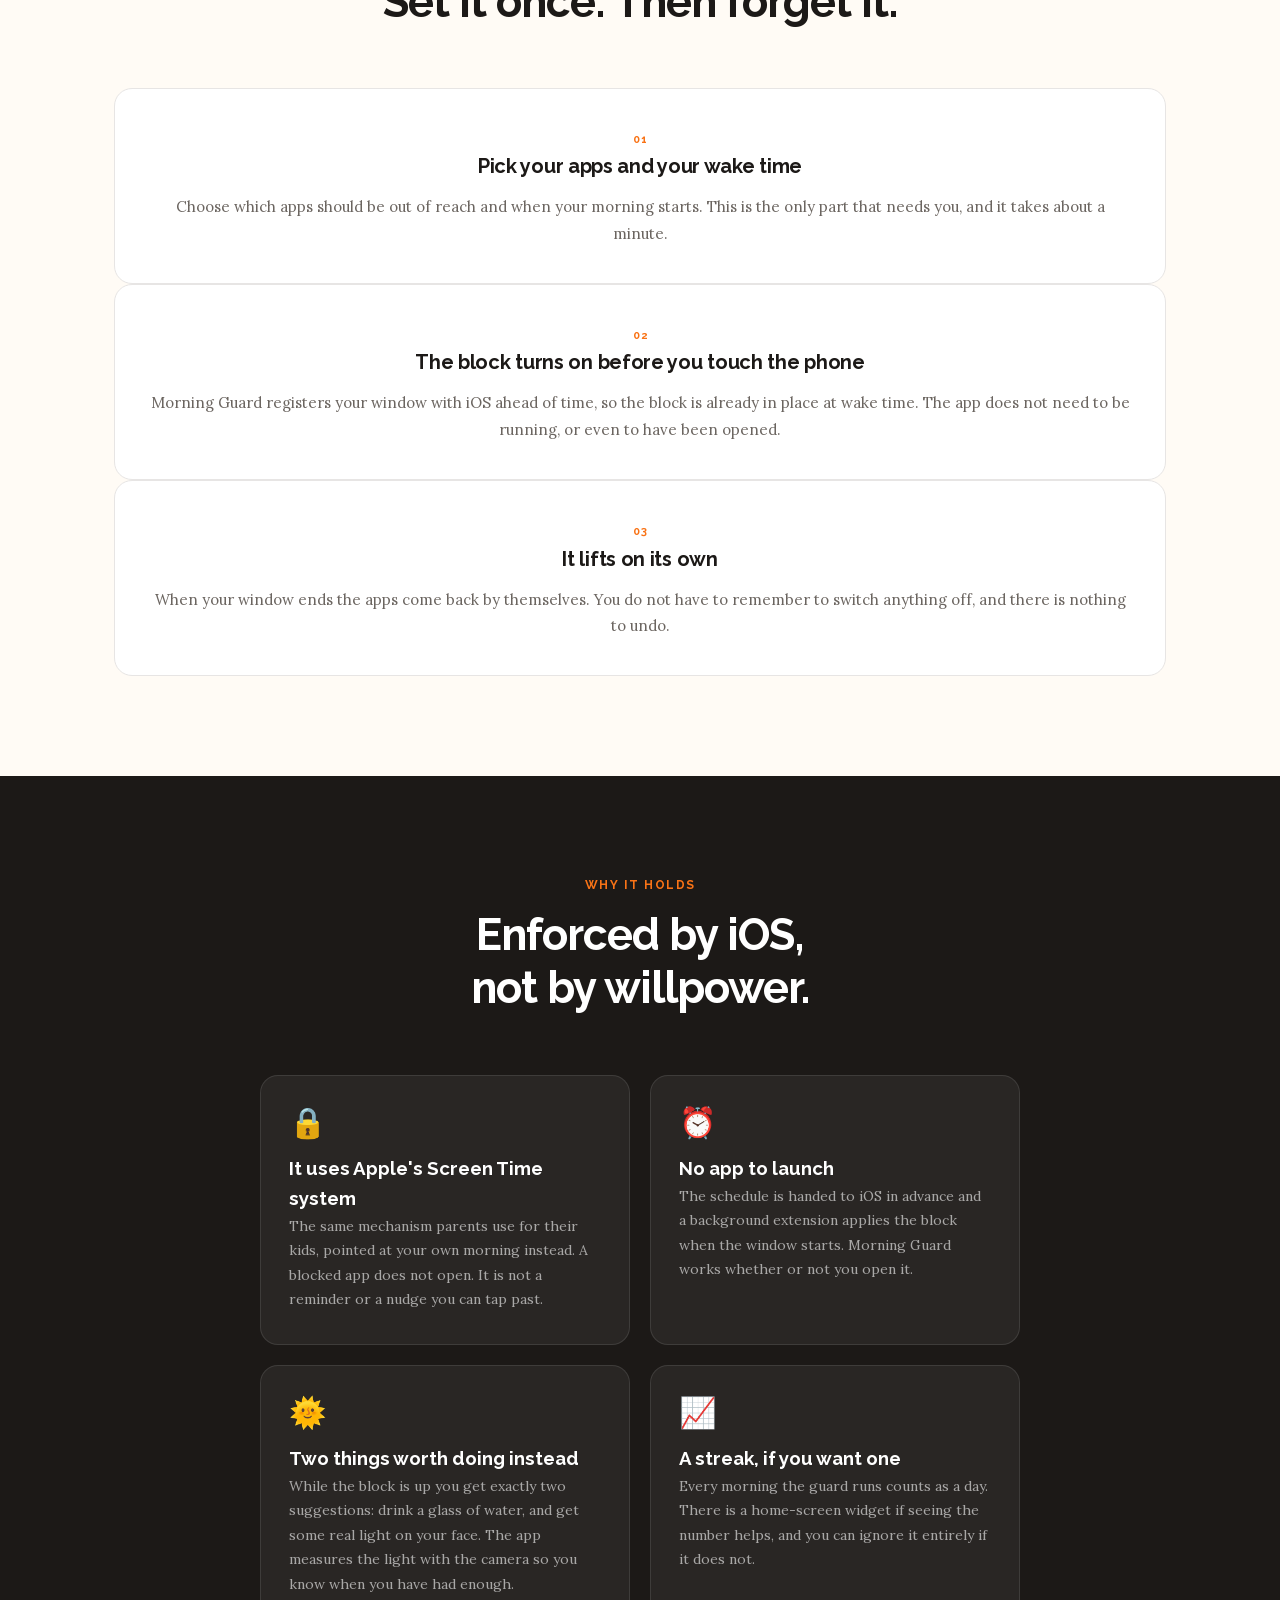
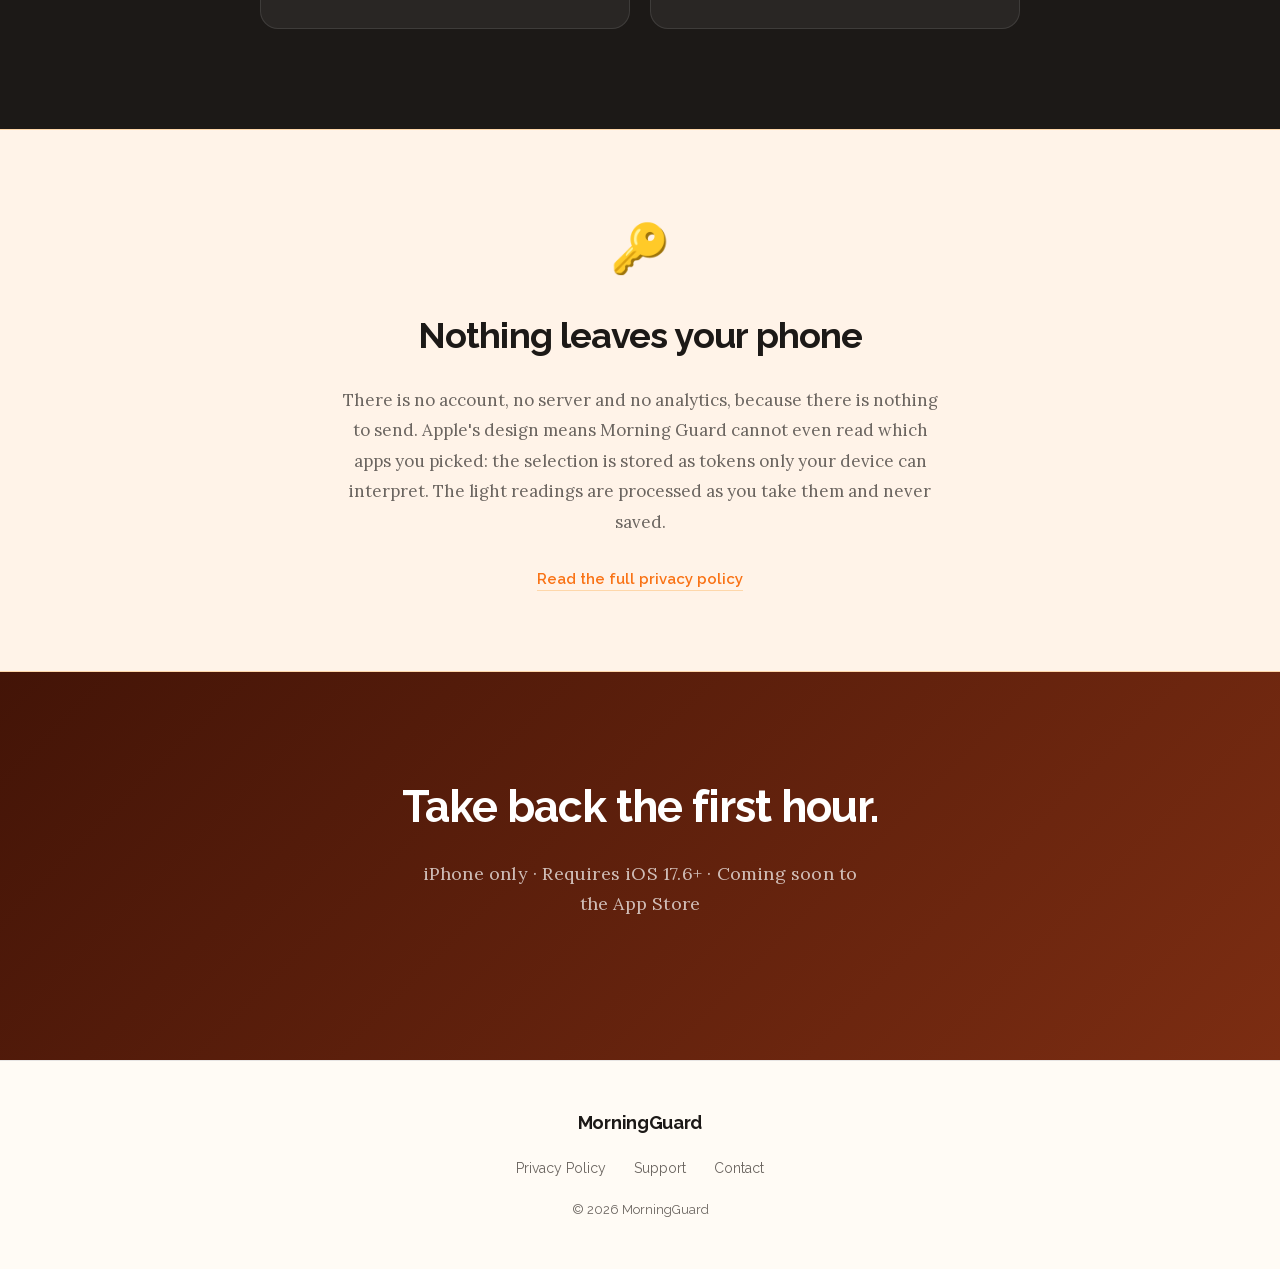
==== commit 775215b3: "Cut the app back to the block, plus water and light The guided routine was most of the codebase and " ====
--- a/website/index.html
+++ b/website/index.html
@@ -3,10 +3,10 @@
 <head>
   <meta charset="UTF-8" />
   <meta name="viewport" content="width=device-width, initial-scale=1.0" />
-  <title>MorningGuard: Own your first hour</title>
-  <meta name="description" content="MorningGuard blocks distracting apps during your morning routine so you can start every day with intention. Free on the App Store." />
-  <meta property="og:title" content="MorningGuard: Own your first hour" />
-  <meta property="og:description" content="Your distracting apps block themselves every morning, so you start the day on your own terms." />
+  <title>Morning Guard: your apps lock themselves every morning</title>
+  <meta name="description" content="Morning Guard uses Apple's Screen Time system to block your distracting apps for the first hour after you wake. It turns on by itself and lifts by itself." />
+  <meta property="og:title" content="Morning Guard: your apps lock themselves every morning" />
+  <meta property="og:description" content="The block runs on its own at wake time and lifts when your window ends. You never open the app." />
   <meta property="og:type" content="website" />
   <meta property="og:url" content="https://morningguard.com/" />
   <meta property="og:image" content="https://morningguard.com/og-image.png" />
@@ -33,159 +33,178 @@
         </svg>
         MorningGuard
       </a>
-      <a class="nav-cta" href="https://apps.apple.com/app/id6793297906" target="_blank" rel="noopener">Download Free</a>
+      <span class="nav-cta nav-cta--pending">Coming soon</span>
     </div>
   </nav>
 
   <!-- HERO -->
   <section class="hero">
-    <div class="hero-badge">Now on the App Store</div>
-    <h1>Own your<br /><em>first hour.</em></h1>
+    <div class="hero-badge">Coming soon to iPhone</div>
+    <h1>Your apps lock<br /><em>themselves.</em></h1>
     <p class="hero-sub">
-      MorningGuard blocks your distracting apps by itself for the first hour after you wake up.
-      You never open it. That leaves you time to drink water, move, and plan your day before the
-      scrolling starts.
+      Morning Guard blocks the apps you pick for the first hour after you wake. It turns on
+      without you, and it lifts without you. There is no timer to dismiss and nothing to
+      remember, because you never open the app at all.
     </p>
-
-    <!-- APP STORE DOWNLOAD -->
-    <!-- TODO: Replace 6793297906 with your numeric App Store app ID -->
-    <div class="download-group" id="download">
-      <a class="appstore-btn" href="https://apps.apple.com/app/id6793297906" target="_blank" rel="noopener">
-        <svg width="24" height="29" viewBox="0 0 24 29" fill="white" xmlns="http://www.w3.org/2000/svg" aria-hidden="true">
-          <path d="M19.707 15.267c-.031-3.177 2.594-4.716 2.716-4.793-1.484-2.167-3.786-2.463-4.597-2.492-1.958-.198-3.823 1.15-4.815 1.15-.992 0-2.52-1.12-4.14-1.093-2.127.033-4.09 1.234-5.185 3.126-2.22 3.845-.568 9.534 1.59 12.657 1.059 1.53 2.32 3.246 3.977 3.183 1.593-.063 2.197-1.03 4.124-1.03 1.927 0 2.465 1.03 4.15.998 1.716-.028 2.807-1.557 3.858-3.093 1.22-1.775 1.72-3.494 1.748-3.582-.038-.017-3.344-1.283-3.376-5.05l-.05.02zM16.573 5.717c.879-1.063 1.472-2.54 1.31-4.017-1.266.054-2.8.844-3.709 1.906-.812.938-1.527 2.438-1.336 3.878 1.413.109 2.857-.717 3.735-1.767z"/>
-        </svg>
-        <div class="appstore-text">
-          <span class="appstore-sub">Download on the</span>
-          <span class="appstore-main">App Store</span>
-        </div>
-      </a>
-      <p class="download-meta">Free · iPhone only · Requires iOS 17.6+</p>
-    </div>
-
-    <div class="hero-phones">
-      <div class="phone-mockup phone-back">
-        <img class="phone-shot" src="screenshots/guard.png" alt="MorningGuard app screen showing the block window length, weekend toggle, and a button to choose which apps to block" width="294" height="640" loading="lazy" />
-      </div>
-      <div class="phone-mockup phone-front">
-        <img class="phone-shot" src="screenshots/home.png" alt="MorningGuard home screen showing the morning greeting, weather, morning routine progress, and the Morning Guard status card" width="294" height="640" />
-      </div>
-    </div>
-  </section>
-
-  <!-- SOCIAL PROOF -->
-  <section class="proof">
-    <p>Built for people who want their mornings back</p>
-    <div class="proof-stats">
-      <div class="stat"><span class="stat-num">0</span><span class="stat-label">Scroll sessions before 9am</span></div>
-      <div class="stat-divider"></div>
-      <div class="stat"><span class="stat-num">6</span><span class="stat-label">Guided morning steps</span></div>
-      <div class="stat-divider"></div>
-      <div class="stat"><span class="stat-num">1</span><span class="stat-label">Minute is all it takes to begin</span></div>
-    </div>
-  </section>
-
-  <!-- HOW IT WORKS -->
+  </section>
+
+  <!-- THE DEMO -->
+  <section class="demo">
+      <svg class="demo-frame" viewBox="0 0 300 600" role="img"
+           aria-label="Animation of a phone: tapping a social app, which is covered by Morning Guard's block screen showing time remaining.">
+        <defs>
+          <clipPath id="mg-screen"><rect x="12" y="12" width="276" height="576" rx="34"/></clipPath>
+          <linearGradient id="mg-ig" x1="0" y1="0" x2="1" y2="1">
+            <stop offset="0%" stop-color="#F9CE34"/><stop offset="50%" stop-color="#EE2A7B"/><stop offset="100%" stop-color="#6228D7"/>
+          </linearGradient>
+          <linearGradient id="mg-sky" x1="0" y1="0" x2="0" y2="1">
+            <stop offset="0%" stop-color="#FFF3E8"/><stop offset="100%" stop-color="#FFE3CC"/>
+          </linearGradient>
+          <linearGradient id="mg-shieldbg" x1="0" y1="0" x2="0" y2="1">
+            <stop offset="0%" stop-color="#FFFBF5"/><stop offset="100%" stop-color="#FFF3E8"/>
+          </linearGradient>
+        </defs>
+
+        <!-- phone body -->
+        <rect x="4" y="4" width="292" height="592" rx="42" fill="#1C1917"/>
+        <rect x="12" y="12" width="276" height="576" rx="34" fill="url(#mg-sky)"/>
+
+        <g clip-path="url(#mg-screen)">
+          <g class="mg-home">
+            <text x="150" y="62" text-anchor="middle" font-family="Raleway, sans-serif" font-size="13" fill="#6B6560">Tuesday, 7:13 AM</text>
+            <!-- app grid -->
+            <g>
+              <rect x="38" y="96" width="52" height="52" rx="14" fill="#34D399"/>
+              <rect x="124" y="96" width="52" height="52" rx="14" fill="#60A5FA"/>
+              <rect x="210" y="96" width="52" height="52" rx="14" fill="#FBBF24"/>
+              <rect x="38" y="172" width="52" height="52" rx="14" fill="#A78BFA"/>
+              <rect x="124" y="172" width="52" height="52" rx="14" fill="#F87171"/>
+              <rect x="210" y="172" width="52" height="52" rx="14" fill="#38BDF8"/>
+              <rect x="124" y="248" width="52" height="52" rx="14" fill="#94A3B8"/>
+              <rect x="210" y="248" width="52" height="52" rx="14" fill="#FB923C"/>
+            </g>
+            <!-- the one that gets tapped -->
+            <g class="mg-launch">
+              <rect x="38" y="248" width="52" height="52" rx="14" fill="url(#mg-ig)"/>
+              <rect x="50" y="260" width="28" height="28" rx="9" fill="none" stroke="#fff" stroke-width="2.4"/>
+              <circle cx="64" cy="274" r="6" fill="none" stroke="#fff" stroke-width="2.4"/>
+            </g>
+          </g>
+
+          <!-- the finger -->
+          <g class="mg-finger">
+            <circle cx="64" cy="274" r="19" fill="#1C1917" opacity="0.16"/>
+            <circle cx="64" cy="274" r="12" fill="#1C1917" opacity="0.28"/>
+          </g>
+
+          <!-- the shield -->
+          <g class="mg-shield">
+            <rect x="12" y="12" width="276" height="576" rx="34" fill="url(#mg-shieldbg)"/>
+            <circle cx="150" cy="196" r="44" fill="#FFF3E8" stroke="#F97316" stroke-width="2"/>
+            <path d="M150 172 v22 M150 172 a14 14 0 0 1 14 14 v8" fill="none" stroke="#F97316" stroke-width="0"/>
+            <rect x="134" y="192" width="32" height="26" rx="6" fill="#F97316"/>
+            <path d="M139 192 v-8 a11 11 0 0 1 22 0 v8" fill="none" stroke="#F97316" stroke-width="4" stroke-linecap="round"/>
+            <text x="150" y="286" text-anchor="middle" font-family="Lora, serif" font-size="23" fill="#1C1917">Not yet.</text>
+            <text x="150" y="316" text-anchor="middle" font-family="Raleway, sans-serif" font-size="14" fill="#6B6560">Morning Guard is on until 8:00 AM</text>
+
+            <text class="mg-tick mg-tick-1" x="150" y="386" text-anchor="middle" font-family="Raleway, sans-serif" font-weight="600" font-size="40" fill="#F97316">46:59</text>
+            <text class="mg-tick mg-tick-2" x="150" y="386" text-anchor="middle" font-family="Raleway, sans-serif" font-weight="600" font-size="40" fill="#F97316">46:58</text>
+            <text class="mg-tick mg-tick-3" x="150" y="386" text-anchor="middle" font-family="Raleway, sans-serif" font-weight="600" font-size="40" fill="#F97316">46:57</text>
+            <text class="mg-tick mg-tick-4" x="150" y="386" text-anchor="middle" font-family="Raleway, sans-serif" font-weight="600" font-size="40" fill="#F97316">46:56</text>
+            <text x="150" y="410" text-anchor="middle" font-family="Raleway, sans-serif" font-size="12" fill="#6B6560">remaining</text>
+
+            <rect x="60" y="446" width="180" height="42" rx="21" fill="#FFF" stroke="#E7E5E4"/>
+            <text x="150" y="472" text-anchor="middle" font-family="Raleway, sans-serif" font-size="14" fill="#6B6560">Drink water, get outside</text>
+          </g>
+        </g>
+
+        <!-- notch + home bar -->
+        <rect x="112" y="16" width="76" height="20" rx="10" fill="#1C1917"/>
+        <rect x="112" y="572" width="76" height="4" rx="2" fill="#1C1917" opacity="0.35"/>
+      </svg>
+    <p class="demo-caption">
+      What it looks like when you reach for the app out of habit. The block is applied by iOS,
+      so the app does not open.
+    </p>
+  </section>
+
+  <!-- HOW -->
   <section class="how">
     <div class="section-label">How it works</div>
-    <h2>A better morning in three steps</h2>
-    <div class="steps">
-      <div class="step">
-        <div class="step-num">01</div>
-        <div class="step-icon">
-          <svg width="36" height="36" viewBox="0 0 24 24" fill="none" stroke="#F97316" stroke-width="1.7" stroke-linecap="round" stroke-linejoin="round" aria-hidden="true" focusable="false"><path d="M12 3 L20 6 V11 C20 16 16.5 19.5 12 21 C7.5 19.5 4 16 4 11 V6 Z"/></svg>
-        </div>
-        <h3>It blocks itself at wake time</h3>
-        <p>Pick the apps you want out of your morning and set your wake time once. Every morning the block turns on automatically, before you touch your phone. You don't open the app or tap a thing.</p>
-      </div>
-      <div class="step">
-        <div class="step-num">02</div>
-        <div class="step-icon">
-          <svg width="36" height="36" viewBox="0 0 24 24" fill="none" stroke="#F97316" stroke-width="1.7" stroke-linecap="round" stroke-linejoin="round" aria-hidden="true" focusable="false"><circle cx="12" cy="12" r="4.5"/><path d="M12 2v2.5M12 19.5V22M2 12h2.5M19.5 12H22M4.9 4.9l1.8 1.8M17.3 17.3l1.8 1.8M4.9 19.1l1.8-1.8M17.3 6.7l1.8-1.8"/></svg>
-        </div>
-        <h3>Follow the routine</h3>
-        <p>A guided flow takes you through one step at a time: water, movement, morning light, a few breaths, a journal entry, and the one thing you want to get done today.</p>
-      </div>
-      <div class="step">
-        <div class="step-num">03</div>
-        <div class="step-icon">
-          <svg width="36" height="36" viewBox="0 0 24 24" fill="none" stroke="#F97316" stroke-width="1.7" stroke-linecap="round" stroke-linejoin="round" aria-hidden="true" focusable="false"><rect x="5" y="11" width="14" height="9" rx="2"/><path d="M8 11V7a4 4 0 0 1 7.5-1.9"/></svg>
-        </div>
-        <h3>It lifts automatically</h3>
-        <p>When your window ends, the apps unlock on their own. You don't have to remember to turn anything back on.</p>
-      </div>
-    </div>
-  </section>
-
-  <!-- SCREENSHOTS -->
-  <section class="gallery">
-    <div class="section-label">A look inside</div>
-    <h2>Your morning, one screen at a time</h2>
-    <div class="gallery-row">
-      <figure class="gallery-phone">
-        <img src="screenshots/routine.png" alt="The guided routine walking through the first step, drinking a glass of water" width="294" height="640" loading="lazy" />
-        <figcaption>Start with water</figcaption>
-      </figure>
-      <figure class="gallery-phone">
-        <img src="screenshots/move.png" alt="The movement step showing a short list of exercises like push-ups, squats, and a forward fold" width="294" height="640" loading="lazy" />
-        <figcaption>Move your body</figcaption>
-      </figure>
-      <figure class="gallery-phone">
-        <img src="screenshots/light.png" alt="The morning light step with a light meter that measures whether you are getting bright enough light to set your body clock" width="294" height="640" loading="lazy" />
-        <figcaption>Measure your light</figcaption>
-      </figure>
-      <figure class="gallery-phone">
-        <img src="screenshots/journal.png" alt="The journaling step with a daily prompt and a Dictate button for speaking your entry out loud" width="294" height="640" loading="lazy" />
-        <figcaption>Journal by voice</figcaption>
-      </figure>
-    </div>
-  </section>
-
-  <!-- FEATURES -->
+    <h2>Set it once. Then forget it.</h2>
+
+    <div class="step">
+      <span class="step-num">01</span>
+      <div>
+        <h3>Pick your apps and your wake time</h3>
+        <p>
+          Choose which apps should be out of reach and when your morning starts. This is the only
+          part that needs you, and it takes about a minute.
+        </p>
+      </div>
+    </div>
+
+    <div class="step">
+      <span class="step-num">02</span>
+      <div>
+        <h3>The block turns on before you touch the phone</h3>
+        <p>
+          Morning Guard registers your window with iOS ahead of time, so the block is already in
+          place at wake time. The app does not need to be running, or even to have been opened.
+        </p>
+      </div>
+    </div>
+
+    <div class="step">
+      <span class="step-num">03</span>
+      <div>
+        <h3>It lifts on its own</h3>
+        <p>
+          When your window ends the apps come back by themselves. You do not have to remember to
+          switch anything off, and there is nothing to undo.
+        </p>
+      </div>
+    </div>
+  </section>
+
+  <!-- WHY IT HOLDS -->
   <section class="features">
-    <div class="section-label">Features</div>
-    <h2>Only what a<br />morning needs.</h2>
+    <div class="section-label">Why it holds</div>
+    <h2>Enforced by iOS,<br />not by willpower.</h2>
+
     <div class="feature-grid">
       <div class="feature-card">
-        <div class="feature-icon">
-          <svg width="30" height="30" viewBox="0 0 24 24" fill="none" stroke="#F97316" stroke-width="1.8" stroke-linecap="round" stroke-linejoin="round" aria-hidden="true" focusable="false"><circle cx="12" cy="13" r="8"/><path d="M12 9v4l2.5 2M9 2h6"/></svg>
-        </div>
-        <h4>Automatic blocking, hands-free</h4>
-        <p>Set your wake time once and the block runs on its own every morning, with no app to launch. This is the core of MorningGuard: your apps are already locked before you can reach for them.</p>
-      </div>
-      <div class="feature-card">
-        <div class="feature-icon">
-          <svg width="30" height="30" viewBox="0 0 24 24" fill="none" stroke="#F97316" stroke-width="1.8" stroke-linecap="round" stroke-linejoin="round" aria-hidden="true" focusable="false"><path d="M6 3h11a2 2 0 0 1 2 2v14a2 2 0 0 1-2 2H6a2 2 0 0 1-2-2V5a2 2 0 0 1 2-2z"/><path d="M8 8h7M8 12h7M8 16h4"/></svg>
-        </div>
-        <h4>Guided morning routine</h4>
-        <p>Move through water, sunlight, breathing, journaling, and your top task, one step at a time.</p>
-      </div>
-      <div class="feature-card">
-        <div class="feature-icon">
-          <svg width="30" height="30" viewBox="0 0 24 24" fill="none" stroke="#F97316" stroke-width="1.8" stroke-linecap="round" stroke-linejoin="round" aria-hidden="true" focusable="false"><rect x="9" y="3" width="6" height="11" rx="3"/><path d="M6 11a6 6 0 0 0 12 0M12 17v4"/></svg>
-        </div>
-        <h4>Voice journaling</h4>
-        <p>Dictate your journal entry or say your focus for the day out loud. MorningGuard writes it down as you talk.</p>
-      </div>
-      <div class="feature-card">
-        <div class="feature-icon">
-          <svg width="30" height="30" viewBox="0 0 24 24" fill="none" stroke="#F97316" stroke-width="1.8" stroke-linecap="round" stroke-linejoin="round" aria-hidden="true" focusable="false"><circle cx="8" cy="8" r="3"/><path d="M8 2v1M8 13v1M2 8h1M13 8h1M4 4l.7.7M11.3 4l-.7.7"/><path d="M9 18a4 4 0 0 1 7.5 1.2A3 3 0 0 1 16 21H8a3.5 3.5 0 0 1 0-7c.4 0 .8.06 1.1.17"/></svg>
-        </div>
-        <h4>Weather at a glance</h4>
-        <p>See this morning's conditions the moment you open the app, before you'd normally check Instagram.</p>
-      </div>
-      <div class="feature-card">
-        <div class="feature-icon">
-          <svg width="30" height="30" viewBox="0 0 24 24" fill="none" stroke="#F97316" stroke-width="1.8" stroke-linecap="round" stroke-linejoin="round" aria-hidden="true" focusable="false"><path d="M12 3l1.8 5.2L19 10l-5.2 1.8L12 17l-1.8-5.2L5 10l5.2-1.8z"/></svg>
-        </div>
-        <h4>Daily affirmations</h4>
-        <p>Get one of 50 built-in affirmations as a morning notification, or write your own.</p>
-      </div>
-      <div class="feature-card">
-        <div class="feature-icon">
-          <svg width="30" height="30" viewBox="0 0 24 24" fill="none" stroke="#F97316" stroke-width="1.8" stroke-linecap="round" stroke-linejoin="round" aria-hidden="true" focusable="false"><rect x="5" y="11" width="14" height="9" rx="2"/><path d="M8 11V7a4 4 0 0 1 8 0v4"/></svg>
-        </div>
-        <h4>Your data stays on your phone</h4>
-        <p>No account, no cloud, no ads. Everything stays on your device, and Apple's own design keeps your blocked apps hidden even from us.</p>
+        <div class="feature-icon">&#128274;</div>
+        <h3>It uses Apple's Screen Time system</h3>
+        <p>
+          The same mechanism parents use for their kids, pointed at your own morning instead. A
+          blocked app does not open. It is not a reminder or a nudge you can tap past.
+        </p>
+      </div>
+      <div class="feature-card">
+        <div class="feature-icon">&#9200;</div>
+        <h3>No app to launch</h3>
+        <p>
+          The schedule is handed to iOS in advance and a background extension applies the block
+          when the window starts. Morning Guard works whether or not you open it.
+        </p>
+      </div>
+      <div class="feature-card">
+        <div class="feature-icon">&#127774;</div>
+        <h3>Two things worth doing instead</h3>
+        <p>
+          While the block is up you get exactly two suggestions: drink a glass of water, and get
+          some real light on your face. The app measures the light with the camera so you know
+          when you have had enough.
+        </p>
+      </div>
+      <div class="feature-card">
+        <div class="feature-icon">&#128200;</div>
+        <h3>A streak, if you want one</h3>
+        <p>
+          Every morning the guard runs counts as a day. There is a home-screen widget if seeing
+          the number helps, and you can ignore it entirely if it does not.
+        </p>
       </div>
     </div>
   </section>
@@ -193,50 +212,34 @@
   <!-- PRIVACY -->
   <section class="privacy-section">
     <div class="privacy-inner">
-      <div class="privacy-icon">
-        <svg width="48" height="48" viewBox="0 0 24 24" fill="none" stroke="#F97316" stroke-width="1.5" stroke-linecap="round" stroke-linejoin="round" aria-hidden="true" focusable="false"><path d="M12 3 L20 6 V11 C20 16 16.5 19.5 12 21 C7.5 19.5 4 16 4 11 V6 Z"/><path d="M9.5 12l1.8 1.8L15 10"/></svg>
-      </div>
-      <h2>Built for privacy, by design</h2>
-      <p>MorningGuard uses Apple's Screen Time API, the same system parents use for their kids, applied here to your own focus. We can't see your blocked apps, your journal, or your location. All of it stays on your phone.</p>
-      <a href="privacy.html" class="privacy-link">Read the full privacy policy</a>
-    </div>
-  </section>
-
-  <!-- BOTTOM CTA -->
-  <section class="bottom-cta" id="download-bottom">
-    <h2>Ready to take your mornings back?</h2>
-    <p>Download MorningGuard free and own your first hour, starting tomorrow.</p>
-    <div style="display:flex;flex-direction:column;align-items:center;gap:14px;">
-      <a class="appstore-btn appstore-btn--light" href="https://apps.apple.com/app/id6793297906" target="_blank" rel="noopener">
-        <svg width="24" height="29" viewBox="0 0 24 29" fill="black" xmlns="http://www.w3.org/2000/svg" aria-hidden="true">
-          <path d="M19.707 15.267c-.031-3.177 2.594-4.716 2.716-4.793-1.484-2.167-3.786-2.463-4.597-2.492-1.958-.198-3.823 1.15-4.815 1.15-.992 0-2.52-1.12-4.14-1.093-2.127.033-4.09 1.234-5.185 3.126-2.22 3.845-.568 9.534 1.59 12.657 1.059 1.53 2.32 3.246 3.977 3.183 1.593-.063 2.197-1.03 4.124-1.03 1.927 0 2.465 1.03 4.15.998 1.716-.028 2.807-1.557 3.858-3.093 1.22-1.775 1.72-3.494 1.748-3.582-.038-.017-3.344-1.283-3.376-5.05l-.05.02zM16.573 5.717c.879-1.063 1.472-2.54 1.31-4.017-1.266.054-2.8.844-3.709 1.906-.812.938-1.527 2.438-1.336 3.878 1.413.109 2.857-.717 3.735-1.767z"/>
-        </svg>
-        <div class="appstore-text" style="color:#000;">
-          <span class="appstore-sub">Download on the</span>
-          <span class="appstore-main">App Store</span>
-        </div>
-      </a>
-      <p style="font-size:13px;color:rgba(255,255,255,.55);">Free · iPhone only · iOS 17.6+</p>
-    </div>
+      <div class="privacy-icon">&#128273;</div>
+      <h2>Nothing leaves your phone</h2>
+      <p>
+        There is no account, no server and no analytics, because there is nothing to send. Apple's
+        design means Morning Guard cannot even read which apps you picked: the selection is stored
+        as tokens only your device can interpret. The light readings are processed as you take
+        them and never saved.
+      </p>
+      <a class="privacy-link" href="privacy.html">Read the full privacy policy</a>
+    </div>
+  </section>
+
+  <!-- BOTTOM -->
+  <section class="bottom-cta">
+    <h2>Take back the first hour.</h2>
+    <p class="download-meta">iPhone only &middot; Requires iOS 17.6+ &middot; Coming soon to the App Store</p>
   </section>
 
   <!-- FOOTER -->
   <footer>
     <div class="footer-inner">
-      <a class="nav-logo" href="/">
-        <svg width="22" height="22" viewBox="0 0 28 28" fill="none" aria-hidden="true" focusable="false">
-          <circle cx="14" cy="14" r="13" fill="#FFF3E8" stroke="#F97316" stroke-width="1.5"/>
-          <path d="M14 7 L14 14 L19 14" stroke="#F97316" stroke-width="2" stroke-linecap="round" stroke-linejoin="round"/>
-          <path d="M8 19 Q11 16 14 19 Q17 22 20 19" stroke="#F97316" stroke-width="1.5" stroke-linecap="round" fill="none"/>
-        </svg>
-        MorningGuard
-      </a>
-      <nav class="footer-links">
+      <a class="nav-logo" href="/">MorningGuard</a>
+      <div class="footer-links">
         <a href="privacy.html">Privacy Policy</a>
         <a href="support.html">Support</a>
         <a href="mailto:hello@morningguard.com">Contact</a>
-      </nav>
-      <p class="footer-copy">© 2026 MorningGuard. Made with intention.</p>
+      </div>
+      <p class="footer-copy">&copy; 2026 MorningGuard</p>
     </div>
   </footer>
 
--- a/website/styles.css
+++ b/website/styles.css
@@ -659,3 +659,103 @@
 @media (min-width: 900px) {
   .hero-phones { display: block; margin-top: -16px; }
 }
+
+/* ─── BLOCKING DEMO ────────────────────────────────────────── */
+/* An 8s loop showing what the block actually does: you reach for a
+   distracting app, it starts to open, the shield takes over. Pure SVG + CSS
+   so it stays sharp at any size and ships as a few KB of markup. */
+
+.demo {
+  padding: 56px 24px 8px;
+  display: flex;
+  flex-direction: column;
+  align-items: center;
+  gap: 20px;
+}
+
+.demo-frame {
+  width: 100%;
+  max-width: 300px;
+  height: auto;
+  filter: drop-shadow(0 22px 44px rgba(28, 25, 23, 0.18));
+}
+
+.demo-caption {
+  font-size: 0.85rem;
+  color: var(--text-sec);
+  text-align: center;
+  max-width: 34ch;
+}
+
+/* The tapping finger drifts up to the app icon, presses, and leaves. */
+.mg-finger { animation: mg-finger 8s ease-in-out infinite; transform-origin: center; }
+@keyframes mg-finger {
+  0%             { opacity: 0; transform: translate(60px, 300px) scale(1); }
+  8%             { opacity: 0.9; transform: translate(10px, 120px) scale(1); }
+  19%            { opacity: 0.9; transform: translate(0, 0) scale(1); }
+  22%            { opacity: 0.9; transform: translate(0, 0) scale(0.82); }
+  26%            { opacity: 0.9; transform: translate(0, 0) scale(1); }
+  33%, 100%      { opacity: 0; transform: translate(0, -30px) scale(1); }
+}
+
+/* The icon the finger hit swells as though the app were launching, then is
+   covered before it ever gets there. */
+.mg-launch { animation: mg-launch 8s ease-in-out infinite; transform-origin: 64px 274px; }
+@keyframes mg-launch {
+  0%, 24%   { transform: scale(1); opacity: 1; }
+  36%       { transform: scale(4.2); opacity: 1; }
+  50%, 100% { transform: scale(4.2); opacity: 1; }
+}
+
+/* The shield slides up over the launching app and holds. */
+.mg-shield { animation: mg-shield 8s ease-in-out infinite; }
+@keyframes mg-shield {
+  0%, 33%    { transform: translateY(560px); }
+  48%        { transform: translateY(0); }
+  88%        { transform: translateY(0); }
+  96%, 100%  { transform: translateY(560px); }
+}
+
+/* Home screen dims as the shield arrives so the shield reads as "on top". */
+.mg-home { animation: mg-home 8s ease-in-out infinite; }
+@keyframes mg-home {
+  0%, 36%   { opacity: 1; }
+  50%, 88%  { opacity: 0.25; }
+  97%, 100% { opacity: 1; }
+}
+
+/* Four discrete ticks, each holding its slot, so the clock reads as running. */
+.mg-tick { opacity: 0; }
+.mg-tick-1 { animation: mg-tick-1 8s steps(1, end) infinite; }
+.mg-tick-2 { animation: mg-tick-2 8s steps(1, end) infinite; }
+.mg-tick-3 { animation: mg-tick-3 8s steps(1, end) infinite; }
+.mg-tick-4 { animation: mg-tick-4 8s steps(1, end) infinite; }
+@keyframes mg-tick-1 { 0%, 49% { opacity: 0; } 50%, 58% { opacity: 1; } 59%, 100% { opacity: 0; } }
+@keyframes mg-tick-2 { 0%, 58% { opacity: 0; } 59%, 67% { opacity: 1; } 68%, 100% { opacity: 0; } }
+@keyframes mg-tick-3 { 0%, 67% { opacity: 0; } 68%, 76% { opacity: 1; } 77%, 100% { opacity: 0; } }
+@keyframes mg-tick-4 { 0%, 76% { opacity: 0; } 77%, 92% { opacity: 1; } 93%, 100% { opacity: 0; } }
+
+/* Anyone who has asked for less motion gets the punchline as a still: the
+   shield up, the clock showing, nothing moving. */
+@media (prefers-reduced-motion: reduce) {
+  .mg-finger { display: none; }
+  .mg-launch, .mg-shield, .mg-home, .mg-tick-1,
+  .mg-tick-2, .mg-tick-3, .mg-tick-4 { animation: none; }
+  .mg-launch { transform: scale(4.2); }
+  .mg-shield { transform: translateY(0); }
+  .mg-home   { opacity: 0.25; }
+  .mg-tick-1 { opacity: 1; }
+}
+
+/* The store listing is not live yet, so the nav slot states that plainly
+   instead of pretending to be a download link. */
+.nav-cta--pending {
+  background: transparent;
+  color: var(--text-sec);
+  border: 1px solid var(--border);
+  cursor: default;
+}
+
+/* Four cards in an auto-fit grid land 3 + 1, which reads as a mistake. Cap the
+   track count so they sit 2 x 2 once there is room for it. */
+.feature-grid { max-width: 760px; }
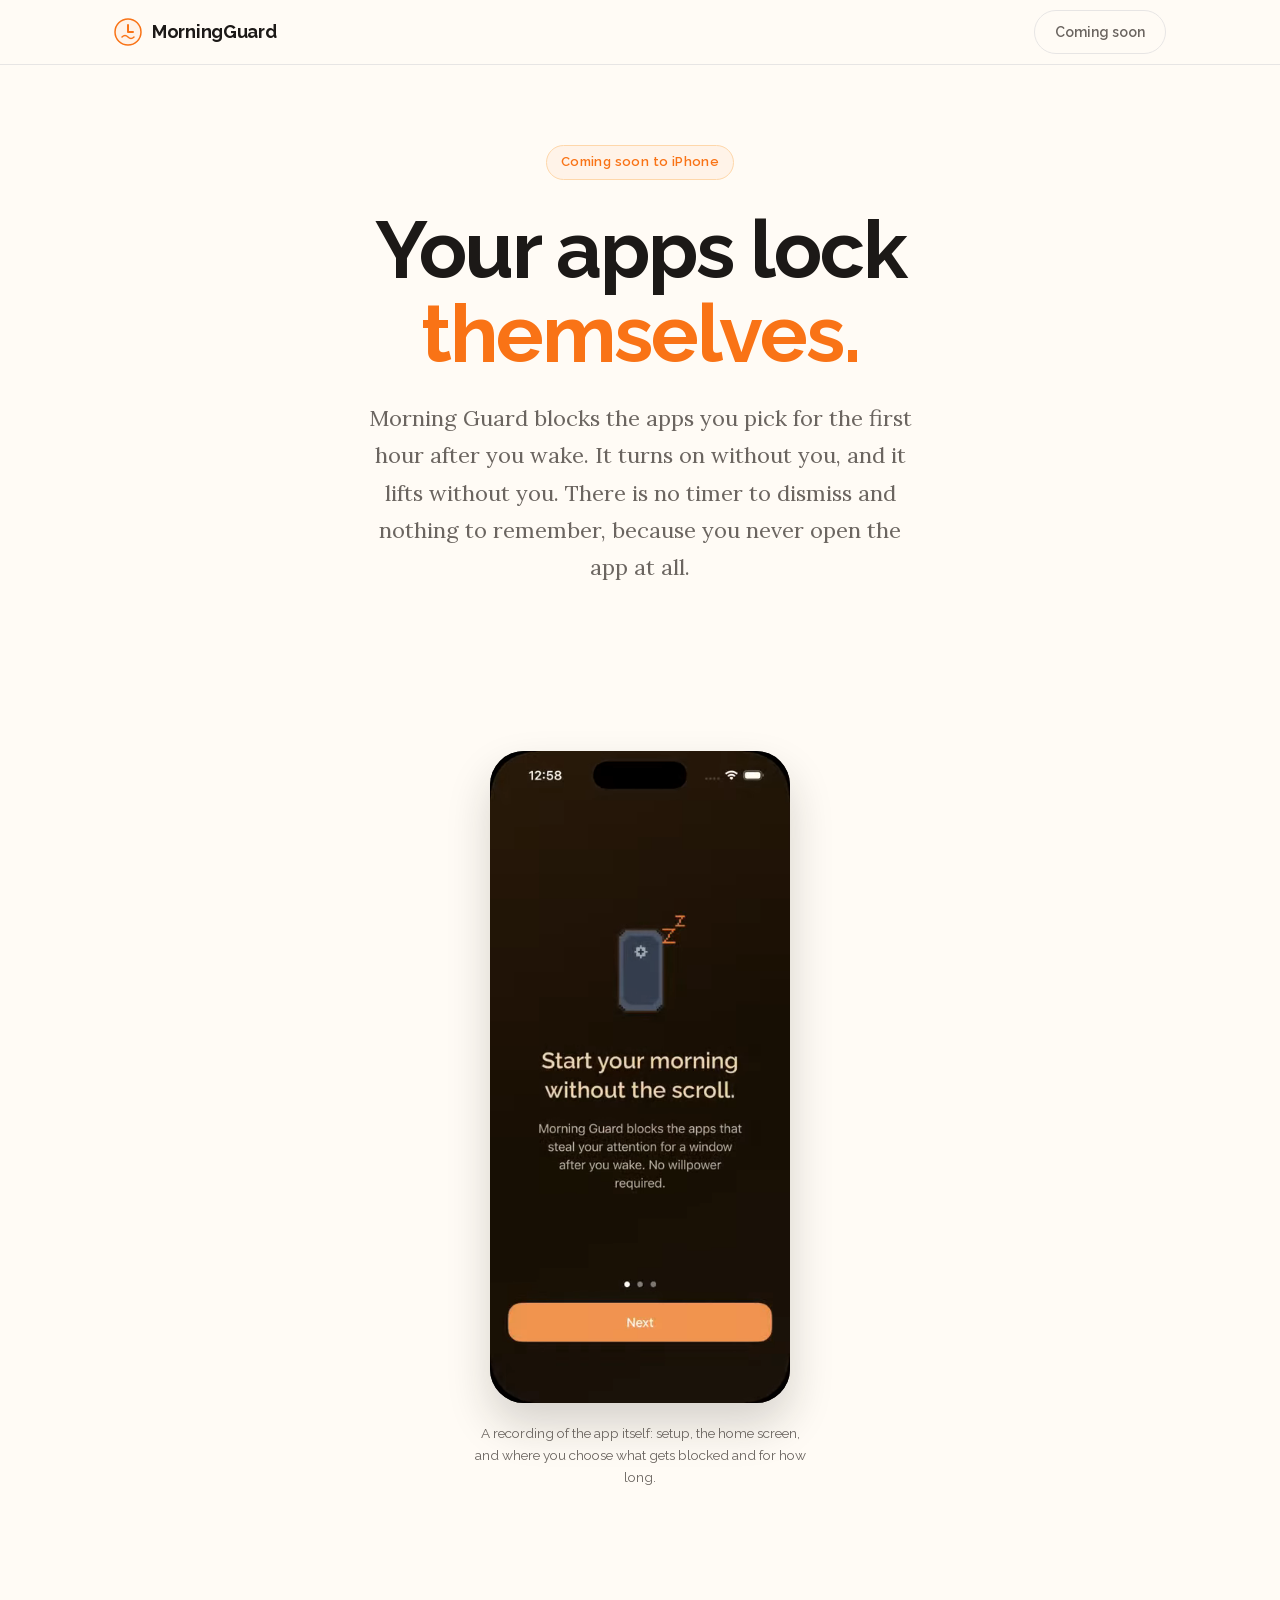
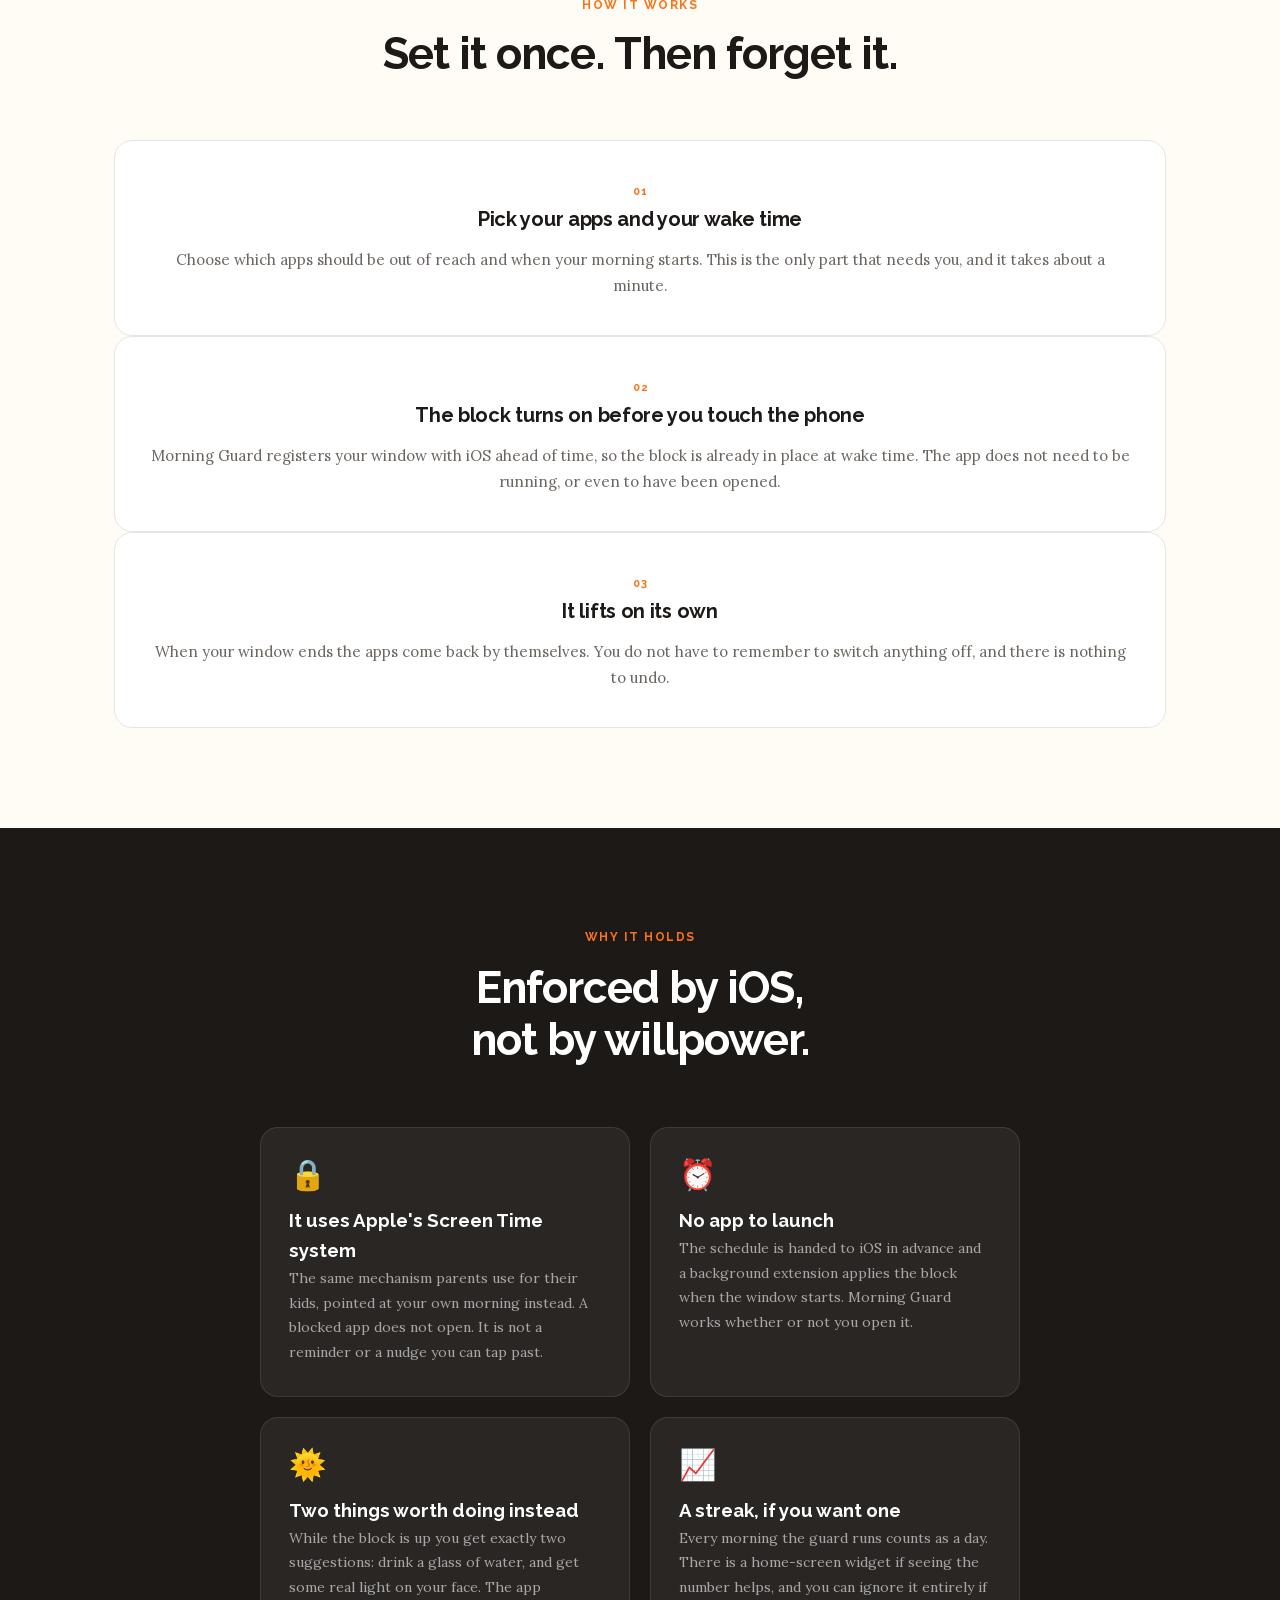
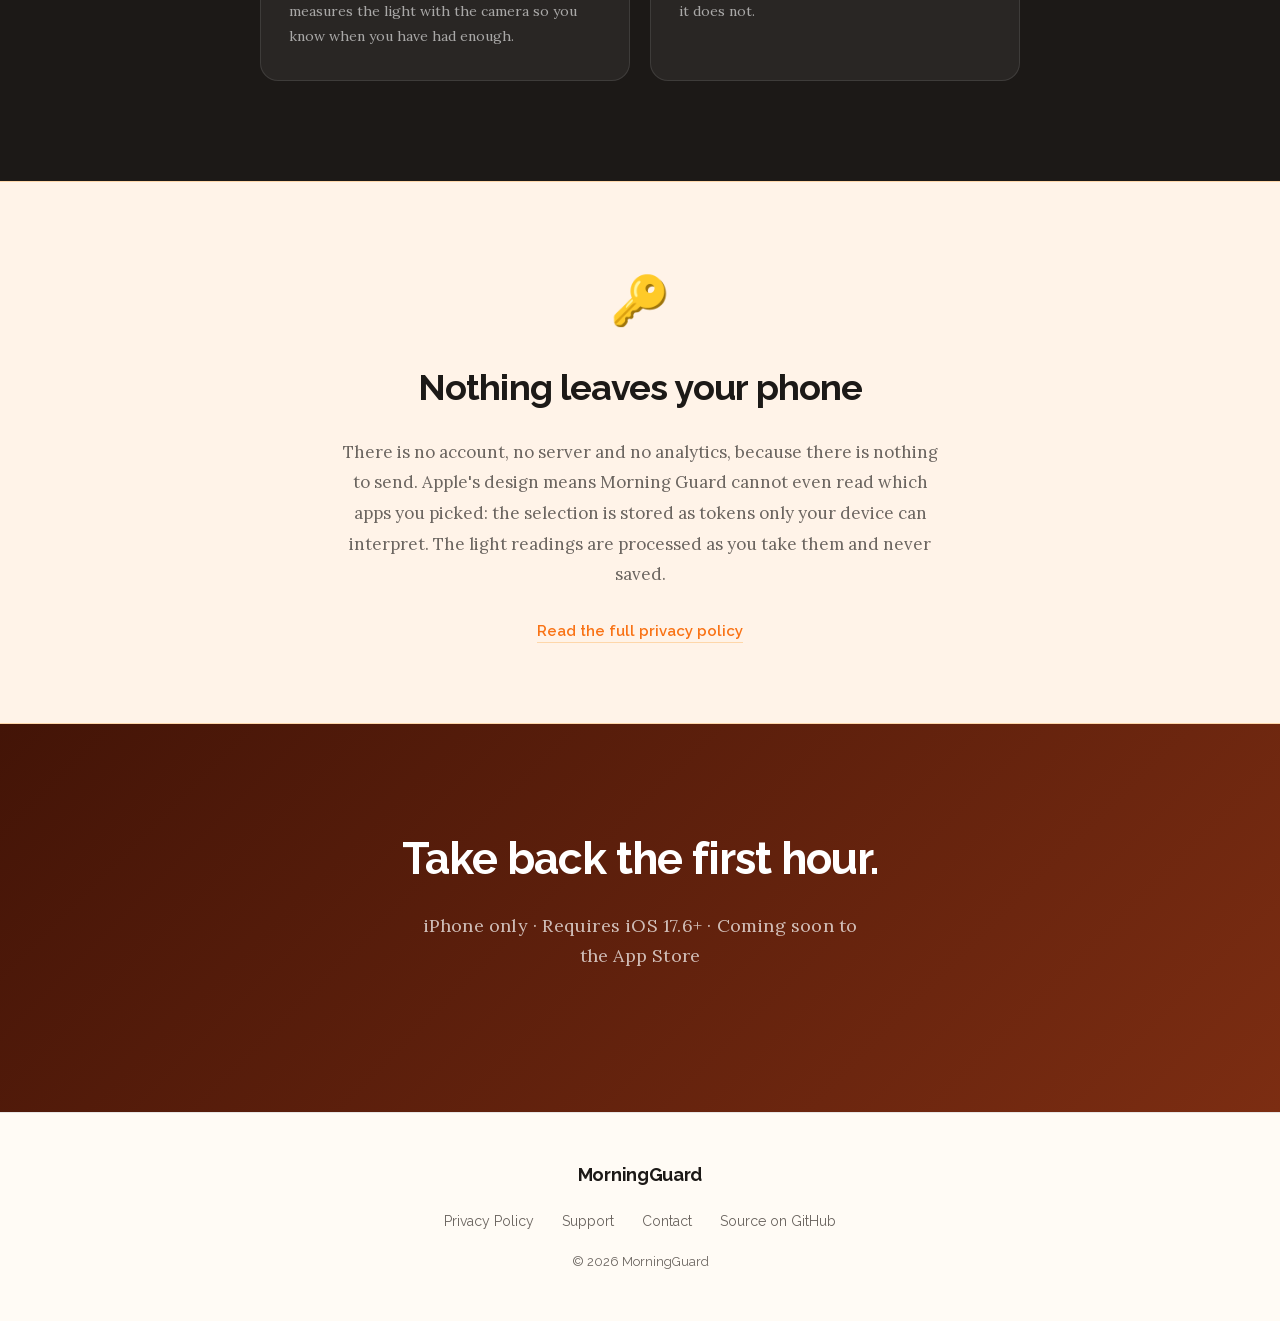
==== commit 4fa7fd91: "Replace the mocked-up demo with a real screen recording The hero animation was a hand-drawn SVG of a" ====
--- a/website/index.html
+++ b/website/index.html
@@ -50,81 +50,15 @@
 
   <!-- THE DEMO -->
   <section class="demo">
-      <svg class="demo-frame" viewBox="0 0 300 600" role="img"
-           aria-label="Animation of a phone: tapping a social app, which is covered by Morning Guard's block screen showing time remaining.">
-        <defs>
-          <clipPath id="mg-screen"><rect x="12" y="12" width="276" height="576" rx="34"/></clipPath>
-          <linearGradient id="mg-ig" x1="0" y1="0" x2="1" y2="1">
-            <stop offset="0%" stop-color="#F9CE34"/><stop offset="50%" stop-color="#EE2A7B"/><stop offset="100%" stop-color="#6228D7"/>
-          </linearGradient>
-          <linearGradient id="mg-sky" x1="0" y1="0" x2="0" y2="1">
-            <stop offset="0%" stop-color="#FFF3E8"/><stop offset="100%" stop-color="#FFE3CC"/>
-          </linearGradient>
-          <linearGradient id="mg-shieldbg" x1="0" y1="0" x2="0" y2="1">
-            <stop offset="0%" stop-color="#FFFBF5"/><stop offset="100%" stop-color="#FFF3E8"/>
-          </linearGradient>
-        </defs>
-
-        <!-- phone body -->
-        <rect x="4" y="4" width="292" height="592" rx="42" fill="#1C1917"/>
-        <rect x="12" y="12" width="276" height="576" rx="34" fill="url(#mg-sky)"/>
-
-        <g clip-path="url(#mg-screen)">
-          <g class="mg-home">
-            <text x="150" y="62" text-anchor="middle" font-family="Raleway, sans-serif" font-size="13" fill="#6B6560">Tuesday, 7:13 AM</text>
-            <!-- app grid -->
-            <g>
-              <rect x="38" y="96" width="52" height="52" rx="14" fill="#34D399"/>
-              <rect x="124" y="96" width="52" height="52" rx="14" fill="#60A5FA"/>
-              <rect x="210" y="96" width="52" height="52" rx="14" fill="#FBBF24"/>
-              <rect x="38" y="172" width="52" height="52" rx="14" fill="#A78BFA"/>
-              <rect x="124" y="172" width="52" height="52" rx="14" fill="#F87171"/>
-              <rect x="210" y="172" width="52" height="52" rx="14" fill="#38BDF8"/>
-              <rect x="124" y="248" width="52" height="52" rx="14" fill="#94A3B8"/>
-              <rect x="210" y="248" width="52" height="52" rx="14" fill="#FB923C"/>
-            </g>
-            <!-- the one that gets tapped -->
-            <g class="mg-launch">
-              <rect x="38" y="248" width="52" height="52" rx="14" fill="url(#mg-ig)"/>
-              <rect x="50" y="260" width="28" height="28" rx="9" fill="none" stroke="#fff" stroke-width="2.4"/>
-              <circle cx="64" cy="274" r="6" fill="none" stroke="#fff" stroke-width="2.4"/>
-            </g>
-          </g>
-
-          <!-- the finger -->
-          <g class="mg-finger">
-            <circle cx="64" cy="274" r="19" fill="#1C1917" opacity="0.16"/>
-            <circle cx="64" cy="274" r="12" fill="#1C1917" opacity="0.28"/>
-          </g>
-
-          <!-- the shield -->
-          <g class="mg-shield">
-            <rect x="12" y="12" width="276" height="576" rx="34" fill="url(#mg-shieldbg)"/>
-            <circle cx="150" cy="196" r="44" fill="#FFF3E8" stroke="#F97316" stroke-width="2"/>
-            <path d="M150 172 v22 M150 172 a14 14 0 0 1 14 14 v8" fill="none" stroke="#F97316" stroke-width="0"/>
-            <rect x="134" y="192" width="32" height="26" rx="6" fill="#F97316"/>
-            <path d="M139 192 v-8 a11 11 0 0 1 22 0 v8" fill="none" stroke="#F97316" stroke-width="4" stroke-linecap="round"/>
-            <text x="150" y="286" text-anchor="middle" font-family="Lora, serif" font-size="23" fill="#1C1917">Not yet.</text>
-            <text x="150" y="316" text-anchor="middle" font-family="Raleway, sans-serif" font-size="14" fill="#6B6560">Morning Guard is on until 8:00 AM</text>
-
-            <text class="mg-tick mg-tick-1" x="150" y="386" text-anchor="middle" font-family="Raleway, sans-serif" font-weight="600" font-size="40" fill="#F97316">46:59</text>
-            <text class="mg-tick mg-tick-2" x="150" y="386" text-anchor="middle" font-family="Raleway, sans-serif" font-weight="600" font-size="40" fill="#F97316">46:58</text>
-            <text class="mg-tick mg-tick-3" x="150" y="386" text-anchor="middle" font-family="Raleway, sans-serif" font-weight="600" font-size="40" fill="#F97316">46:57</text>
-            <text class="mg-tick mg-tick-4" x="150" y="386" text-anchor="middle" font-family="Raleway, sans-serif" font-weight="600" font-size="40" fill="#F97316">46:56</text>
-            <text x="150" y="410" text-anchor="middle" font-family="Raleway, sans-serif" font-size="12" fill="#6B6560">remaining</text>
-
-            <rect x="60" y="446" width="180" height="42" rx="21" fill="#FFF" stroke="#E7E5E4"/>
-            <text x="150" y="472" text-anchor="middle" font-family="Raleway, sans-serif" font-size="14" fill="#6B6560">Drink water, get outside</text>
-          </g>
-        </g>
-
-        <!-- notch + home bar -->
-        <rect x="112" y="16" width="76" height="20" rx="10" fill="#1C1917"/>
-        <rect x="112" y="572" width="76" height="4" rx="2" fill="#1C1917" opacity="0.35"/>
-      </svg>
+      <video class="demo-video" autoplay loop muted playsinline
+             poster="app-tour-poster.jpg"
+             aria-label="Screen recording of Morning Guard: onboarding, the home screen with the block card and the water and light tasks, and the Guard tab where block duration and blocked apps are set.">
+        <source src="app-tour.webm" type="video/webm" />
+        <source src="app-tour.mp4" type="video/mp4" />
+      </video>
     <p class="demo-caption">
-      What it looks like when you reach for the app out of habit. The block is applied by iOS,
-      so the app does not open.
+      A recording of the app itself: setup, the home screen, and where you choose what gets
+      blocked and for how long.
     </p>
   </section>
 
@@ -238,10 +172,23 @@
         <a href="privacy.html">Privacy Policy</a>
         <a href="support.html">Support</a>
         <a href="mailto:hello@morningguard.com">Contact</a>
+        <a href="https://github.com/aliu222111/morning-guard" target="_blank" rel="noopener">Source on GitHub</a>
       </div>
       <p class="footer-copy">&copy; 2026 MorningGuard</p>
     </div>
   </footer>
 
+  <script>
+    // autoplay is set in the markup for everyone else; anyone who has asked for
+    // reduced motion gets a paused video with controls instead.
+    if (window.matchMedia('(prefers-reduced-motion: reduce)').matches) {
+      document.querySelectorAll('.demo-video').forEach(function (v) {
+        v.removeAttribute('autoplay');
+        v.setAttribute('controls', '');
+        v.pause();
+      });
+    }
+  </script>
+
 </body>
 </html>
--- a/website/styles.css
+++ b/website/styles.css
@@ -660,10 +660,7 @@
   .hero-phones { display: block; margin-top: -16px; }
 }
 
-/* ─── BLOCKING DEMO ────────────────────────────────────────── */
-/* An 8s loop showing what the block actually does: you reach for a
-   distracting app, it starts to open, the shield takes over. Pure SVG + CSS
-   so it stays sharp at any size and ships as a few KB of markup. */
+/* ─── APP RECORDING ───────────────────────────────────────── */
 
 .demo {
   padding: 56px 24px 8px;
@@ -673,78 +670,23 @@
   gap: 20px;
 }
 
-.demo-frame {
+/* The recording already contains the device bezel, so the frame here is just a
+   rounded clip plus a shadow to lift it off the cream background. */
+.demo-video {
   width: 100%;
   max-width: 300px;
   height: auto;
-  filter: drop-shadow(0 22px 44px rgba(28, 25, 23, 0.18));
+  display: block;
+  border-radius: 34px;
+  background: #1C1917;
+  box-shadow: 0 22px 44px rgba(28, 25, 23, 0.18);
 }
 
 .demo-caption {
   font-size: 0.85rem;
   color: var(--text-sec);
   text-align: center;
-  max-width: 34ch;
-}
-
-/* The tapping finger drifts up to the app icon, presses, and leaves. */
-.mg-finger { animation: mg-finger 8s ease-in-out infinite; transform-origin: center; }
-@keyframes mg-finger {
-  0%             { opacity: 0; transform: translate(60px, 300px) scale(1); }
-  8%             { opacity: 0.9; transform: translate(10px, 120px) scale(1); }
-  19%            { opacity: 0.9; transform: translate(0, 0) scale(1); }
-  22%            { opacity: 0.9; transform: translate(0, 0) scale(0.82); }
-  26%            { opacity: 0.9; transform: translate(0, 0) scale(1); }
-  33%, 100%      { opacity: 0; transform: translate(0, -30px) scale(1); }
-}
-
-/* The icon the finger hit swells as though the app were launching, then is
-   covered before it ever gets there. */
-.mg-launch { animation: mg-launch 8s ease-in-out infinite; transform-origin: 64px 274px; }
-@keyframes mg-launch {
-  0%, 24%   { transform: scale(1); opacity: 1; }
-  36%       { transform: scale(4.2); opacity: 1; }
-  50%, 100% { transform: scale(4.2); opacity: 1; }
-}
-
-/* The shield slides up over the launching app and holds. */
-.mg-shield { animation: mg-shield 8s ease-in-out infinite; }
-@keyframes mg-shield {
-  0%, 33%    { transform: translateY(560px); }
-  48%        { transform: translateY(0); }
-  88%        { transform: translateY(0); }
-  96%, 100%  { transform: translateY(560px); }
-}
-
-/* Home screen dims as the shield arrives so the shield reads as "on top". */
-.mg-home { animation: mg-home 8s ease-in-out infinite; }
-@keyframes mg-home {
-  0%, 36%   { opacity: 1; }
-  50%, 88%  { opacity: 0.25; }
-  97%, 100% { opacity: 1; }
-}
-
-/* Four discrete ticks, each holding its slot, so the clock reads as running. */
-.mg-tick { opacity: 0; }
-.mg-tick-1 { animation: mg-tick-1 8s steps(1, end) infinite; }
-.mg-tick-2 { animation: mg-tick-2 8s steps(1, end) infinite; }
-.mg-tick-3 { animation: mg-tick-3 8s steps(1, end) infinite; }
-.mg-tick-4 { animation: mg-tick-4 8s steps(1, end) infinite; }
-@keyframes mg-tick-1 { 0%, 49% { opacity: 0; } 50%, 58% { opacity: 1; } 59%, 100% { opacity: 0; } }
-@keyframes mg-tick-2 { 0%, 58% { opacity: 0; } 59%, 67% { opacity: 1; } 68%, 100% { opacity: 0; } }
-@keyframes mg-tick-3 { 0%, 67% { opacity: 0; } 68%, 76% { opacity: 1; } 77%, 100% { opacity: 0; } }
-@keyframes mg-tick-4 { 0%, 76% { opacity: 0; } 77%, 92% { opacity: 1; } 93%, 100% { opacity: 0; } }
-
-/* Anyone who has asked for less motion gets the punchline as a still: the
-   shield up, the clock showing, nothing moving. */
-@media (prefers-reduced-motion: reduce) {
-  .mg-finger { display: none; }
-  .mg-launch, .mg-shield, .mg-home, .mg-tick-1,
-  .mg-tick-2, .mg-tick-3, .mg-tick-4 { animation: none; }
-  .mg-launch { transform: scale(4.2); }
-  .mg-shield { transform: translateY(0); }
-  .mg-home   { opacity: 0.25; }
-  .mg-tick-1 { opacity: 1; }
+  max-width: 38ch;
 }
 
 /* The store listing is not live yet, so the nav slot states that plainly
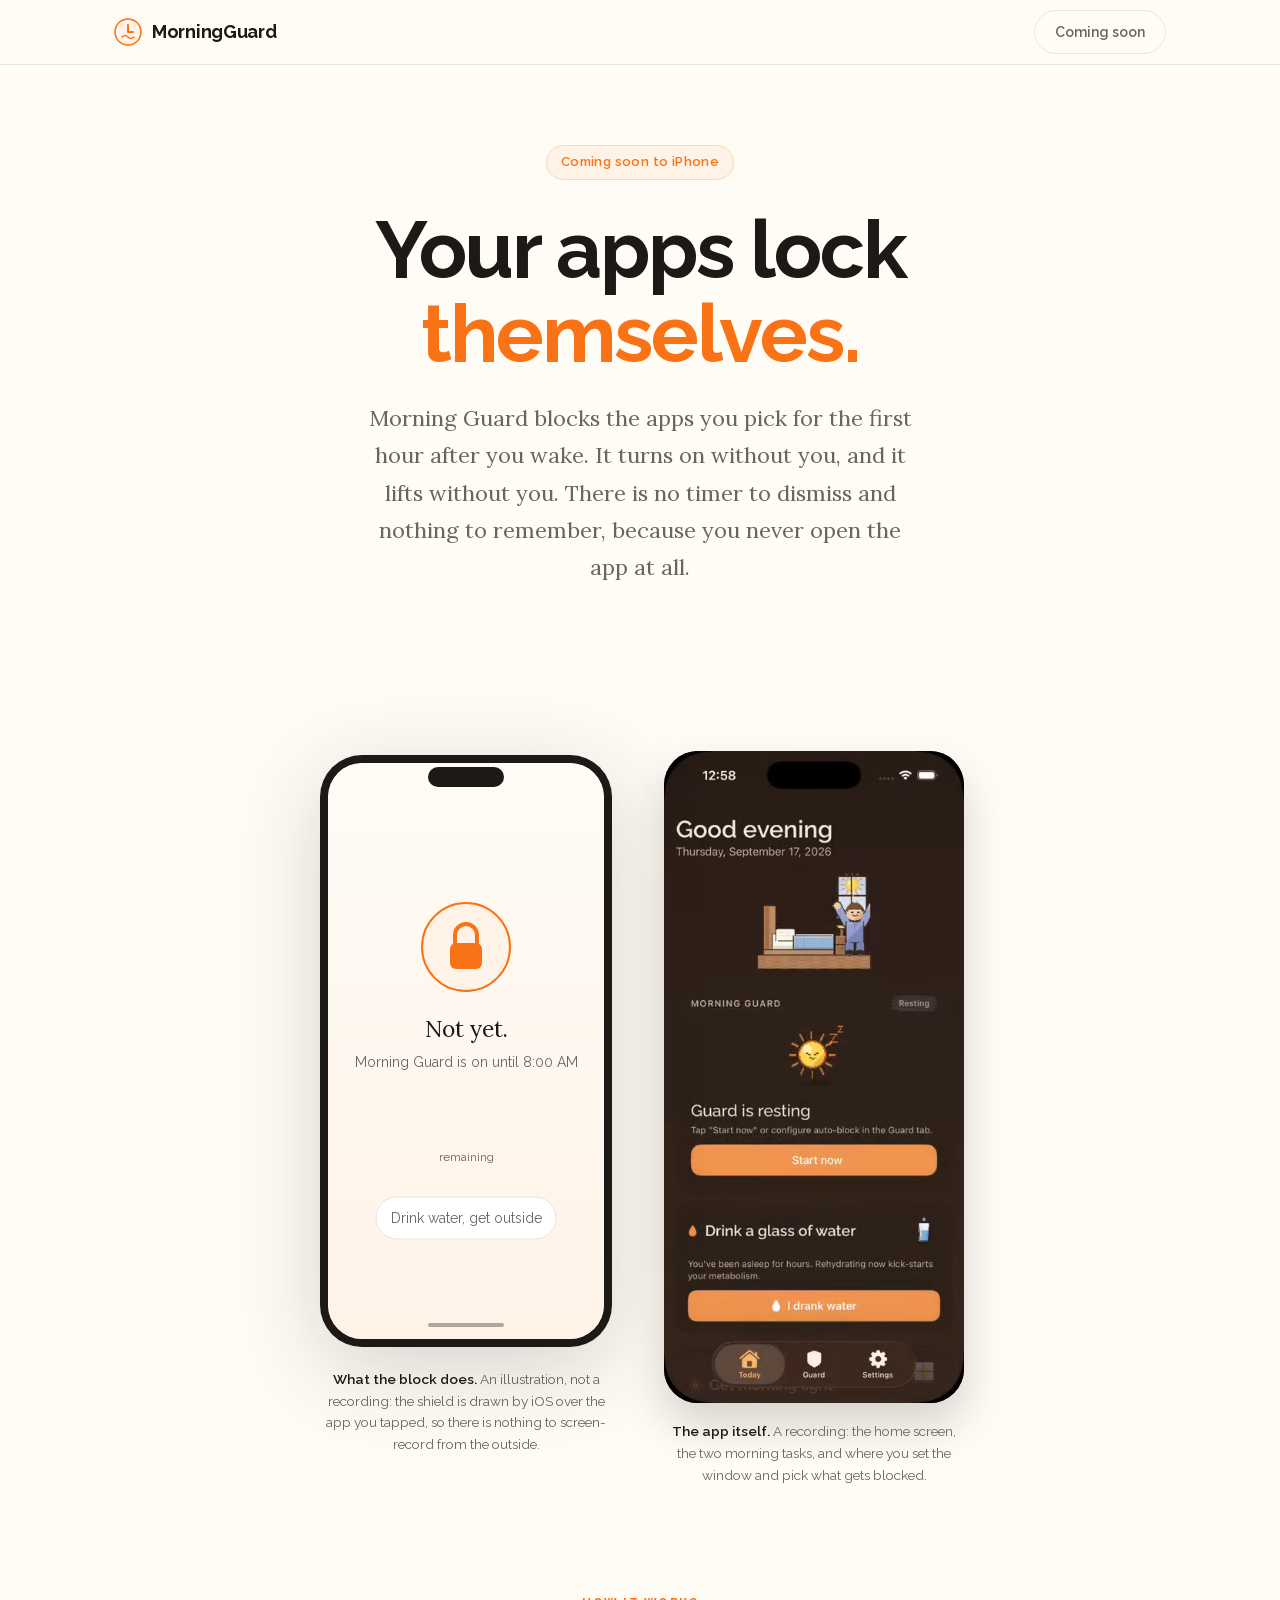
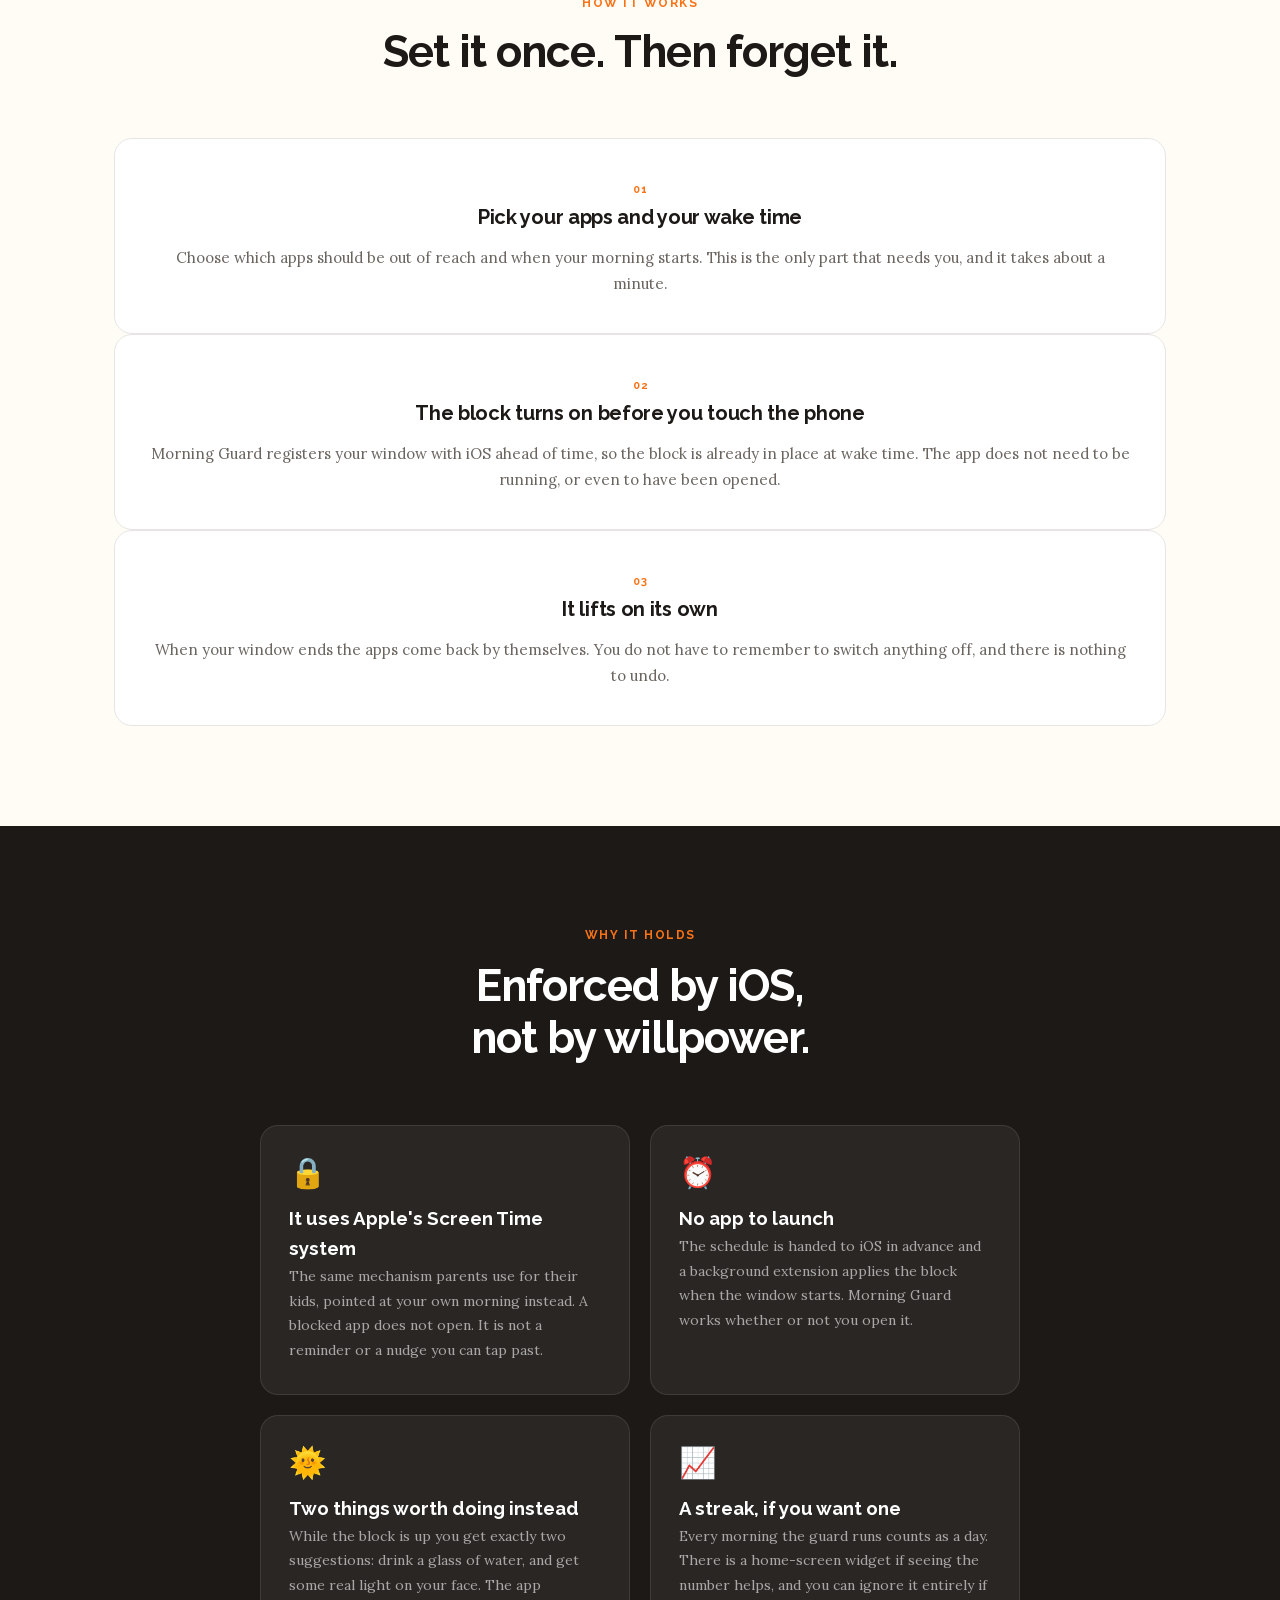
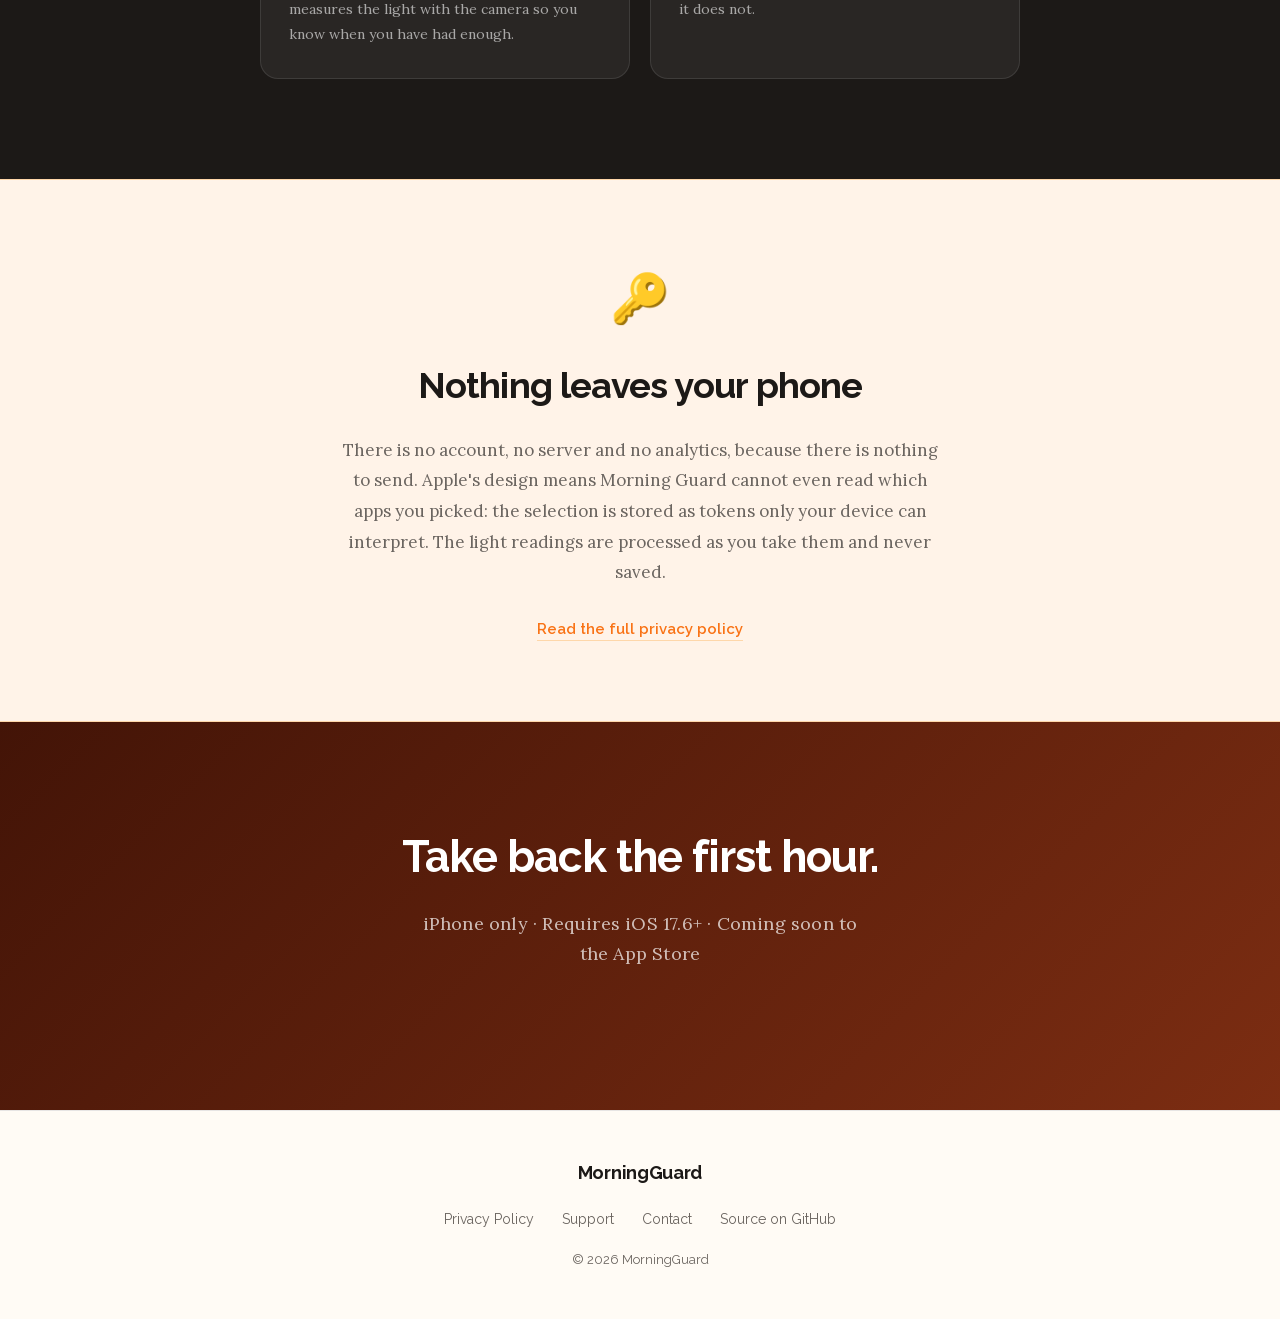
==== commit 38724789: "Shorten the tour to 16s and pair it with the block illustration 42 seconds was far longer than anyon" ====
--- a/website/index.html
+++ b/website/index.html
@@ -50,16 +50,102 @@
 
   <!-- THE DEMO -->
   <section class="demo">
-      <video class="demo-video" autoplay loop muted playsinline
-             poster="app-tour-poster.jpg"
-             aria-label="Screen recording of Morning Guard: onboarding, the home screen with the block card and the water and light tasks, and the Guard tab where block duration and blocked apps are set.">
-        <source src="app-tour.webm" type="video/webm" />
-        <source src="app-tour.mp4" type="video/mp4" />
-      </video>
-    <p class="demo-caption">
-      A recording of the app itself: setup, the home screen, and where you choose what gets
-      blocked and for how long.
-    </p>
+    <div class="demo-row">
+
+      <figure class="demo-item">
+      <svg class="demo-frame" viewBox="0 0 300 600" role="img"
+           aria-label="Animation of a phone: tapping a social app, which is covered by Morning Guard's block screen showing time remaining.">
+        <defs>
+          <clipPath id="mg-screen"><rect x="12" y="12" width="276" height="576" rx="34"/></clipPath>
+          <linearGradient id="mg-ig" x1="0" y1="0" x2="1" y2="1">
+            <stop offset="0%" stop-color="#F9CE34"/><stop offset="50%" stop-color="#EE2A7B"/><stop offset="100%" stop-color="#6228D7"/>
+          </linearGradient>
+          <linearGradient id="mg-sky" x1="0" y1="0" x2="0" y2="1">
+            <stop offset="0%" stop-color="#FFF3E8"/><stop offset="100%" stop-color="#FFE3CC"/>
+          </linearGradient>
+          <linearGradient id="mg-shieldbg" x1="0" y1="0" x2="0" y2="1">
+            <stop offset="0%" stop-color="#FFFBF5"/><stop offset="100%" stop-color="#FFF3E8"/>
+          </linearGradient>
+        </defs>
+
+        <!-- phone body -->
+        <rect x="4" y="4" width="292" height="592" rx="42" fill="#1C1917"/>
+        <rect x="12" y="12" width="276" height="576" rx="34" fill="url(#mg-sky)"/>
+
+        <g clip-path="url(#mg-screen)">
+          <g class="mg-home">
+            <text x="150" y="62" text-anchor="middle" font-family="Raleway, sans-serif" font-size="13" fill="#6B6560">Tuesday, 7:13 AM</text>
+            <!-- app grid -->
+            <g>
+              <rect x="38" y="96" width="52" height="52" rx="14" fill="#34D399"/>
+              <rect x="124" y="96" width="52" height="52" rx="14" fill="#60A5FA"/>
+              <rect x="210" y="96" width="52" height="52" rx="14" fill="#FBBF24"/>
+              <rect x="38" y="172" width="52" height="52" rx="14" fill="#A78BFA"/>
+              <rect x="124" y="172" width="52" height="52" rx="14" fill="#F87171"/>
+              <rect x="210" y="172" width="52" height="52" rx="14" fill="#38BDF8"/>
+              <rect x="124" y="248" width="52" height="52" rx="14" fill="#94A3B8"/>
+              <rect x="210" y="248" width="52" height="52" rx="14" fill="#FB923C"/>
+            </g>
+            <!-- the one that gets tapped -->
+            <g class="mg-launch">
+              <rect x="38" y="248" width="52" height="52" rx="14" fill="url(#mg-ig)"/>
+              <rect x="50" y="260" width="28" height="28" rx="9" fill="none" stroke="#fff" stroke-width="2.4"/>
+              <circle cx="64" cy="274" r="6" fill="none" stroke="#fff" stroke-width="2.4"/>
+            </g>
+          </g>
+
+          <!-- the finger -->
+          <g class="mg-finger">
+            <circle cx="64" cy="274" r="19" fill="#1C1917" opacity="0.16"/>
+            <circle cx="64" cy="274" r="12" fill="#1C1917" opacity="0.28"/>
+          </g>
+
+          <!-- the shield -->
+          <g class="mg-shield">
+            <rect x="12" y="12" width="276" height="576" rx="34" fill="url(#mg-shieldbg)"/>
+            <circle cx="150" cy="196" r="44" fill="#FFF3E8" stroke="#F97316" stroke-width="2"/>
+            <path d="M150 172 v22 M150 172 a14 14 0 0 1 14 14 v8" fill="none" stroke="#F97316" stroke-width="0"/>
+            <rect x="134" y="192" width="32" height="26" rx="6" fill="#F97316"/>
+            <path d="M139 192 v-8 a11 11 0 0 1 22 0 v8" fill="none" stroke="#F97316" stroke-width="4" stroke-linecap="round"/>
+            <text x="150" y="286" text-anchor="middle" font-family="Lora, serif" font-size="23" fill="#1C1917">Not yet.</text>
+            <text x="150" y="316" text-anchor="middle" font-family="Raleway, sans-serif" font-size="14" fill="#6B6560">Morning Guard is on until 8:00 AM</text>
+
+            <text class="mg-tick mg-tick-1" x="150" y="386" text-anchor="middle" font-family="Raleway, sans-serif" font-weight="600" font-size="40" fill="#F97316">46:59</text>
+            <text class="mg-tick mg-tick-2" x="150" y="386" text-anchor="middle" font-family="Raleway, sans-serif" font-weight="600" font-size="40" fill="#F97316">46:58</text>
+            <text class="mg-tick mg-tick-3" x="150" y="386" text-anchor="middle" font-family="Raleway, sans-serif" font-weight="600" font-size="40" fill="#F97316">46:57</text>
+            <text class="mg-tick mg-tick-4" x="150" y="386" text-anchor="middle" font-family="Raleway, sans-serif" font-weight="600" font-size="40" fill="#F97316">46:56</text>
+            <text x="150" y="410" text-anchor="middle" font-family="Raleway, sans-serif" font-size="12" fill="#6B6560">remaining</text>
+
+            <rect x="60" y="446" width="180" height="42" rx="21" fill="#FFF" stroke="#E7E5E4"/>
+            <text x="150" y="472" text-anchor="middle" font-family="Raleway, sans-serif" font-size="14" fill="#6B6560">Drink water, get outside</text>
+          </g>
+        </g>
+
+        <!-- notch + home bar -->
+        <rect x="112" y="16" width="76" height="20" rx="10" fill="#1C1917"/>
+        <rect x="112" y="572" width="76" height="4" rx="2" fill="#1C1917" opacity="0.35"/>
+      </svg>
+        <figcaption class="demo-caption">
+          <strong>What the block does.</strong> An illustration, not a recording: the shield is
+          drawn by iOS over the app you tapped, so there is nothing to screen-record from the
+          outside.
+        </figcaption>
+      </figure>
+
+      <figure class="demo-item">
+        <video class="demo-video" autoplay loop muted playsinline
+               poster="app-tour-poster.jpg"
+               aria-label="Screen recording of Morning Guard: the home screen with the block card and the water and light tasks, then the Guard tab where block duration and blocked apps are set.">
+          <source src="app-tour.webm" type="video/webm" />
+          <source src="app-tour.mp4" type="video/mp4" />
+        </video>
+        <figcaption class="demo-caption">
+          <strong>The app itself.</strong> A recording: the home screen, the two morning tasks,
+          and where you set the window and pick what gets blocked.
+        </figcaption>
+      </figure>
+
+    </div>
   </section>
 
   <!-- HOW -->
--- a/website/styles.css
+++ b/website/styles.css
@@ -660,23 +660,41 @@
   .hero-phones { display: block; margin-top: -16px; }
 }
 
-/* ─── APP RECORDING ───────────────────────────────────────── */
-
-.demo {
-  padding: 56px 24px 8px;
+/* ─── DEMO PAIR ───────────────────────────────────────────── */
+/* Left: an SVG illustration of the block, which cannot be filmed. Right: a real
+   recording of the app. They sit side by side once there is room. */
+
+.demo { padding: 56px 24px 8px; }
+
+.demo-row {
+  display: flex;
+  flex-wrap: wrap;
+  justify-content: center;
+  align-items: flex-start;
+  gap: 48px;
+  max-width: 900px;
+  margin: 0 auto;
+}
+
+.demo-item {
+  margin: 0;
+  flex: 0 1 300px;
   display: flex;
   flex-direction: column;
   align-items: center;
-  gap: 20px;
-}
-
-/* The recording already contains the device bezel, so the frame here is just a
-   rounded clip plus a shadow to lift it off the cream background. */
-.demo-video {
+  gap: 18px;
+}
+
+.demo-frame, .demo-video {
   width: 100%;
   max-width: 300px;
   height: auto;
   display: block;
+}
+
+.demo-frame { filter: drop-shadow(0 22px 44px rgba(28, 25, 23, 0.18)); }
+
+.demo-video {
   border-radius: 34px;
   background: #1C1917;
   box-shadow: 0 22px 44px rgba(28, 25, 23, 0.18);
@@ -686,7 +704,69 @@
   font-size: 0.85rem;
   color: var(--text-sec);
   text-align: center;
-  max-width: 38ch;
+  max-width: 34ch;
+}
+
+.demo-caption strong { color: var(--text); font-weight: 600; }
+
+/* The tapping finger drifts up to the app icon, presses, and leaves. */
+.mg-finger { animation: mg-finger 8s ease-in-out infinite; transform-origin: center; }
+@keyframes mg-finger {
+  0%             { opacity: 0; transform: translate(60px, 300px) scale(1); }
+  8%             { opacity: 0.9; transform: translate(10px, 120px) scale(1); }
+  19%            { opacity: 0.9; transform: translate(0, 0) scale(1); }
+  22%            { opacity: 0.9; transform: translate(0, 0) scale(0.82); }
+  26%            { opacity: 0.9; transform: translate(0, 0) scale(1); }
+  33%, 100%      { opacity: 0; transform: translate(0, -30px) scale(1); }
+}
+
+/* The icon the finger hit swells as though the app were launching, then is
+   covered before it ever gets there. */
+.mg-launch { animation: mg-launch 8s ease-in-out infinite; transform-origin: 64px 274px; }
+@keyframes mg-launch {
+  0%, 24%   { transform: scale(1); opacity: 1; }
+  36%       { transform: scale(4.2); opacity: 1; }
+  50%, 100% { transform: scale(4.2); opacity: 1; }
+}
+
+/* The shield slides up over the launching app and holds. */
+.mg-shield { animation: mg-shield 8s ease-in-out infinite; }
+@keyframes mg-shield {
+  0%, 33%    { transform: translateY(560px); }
+  48%        { transform: translateY(0); }
+  88%        { transform: translateY(0); }
+  96%, 100%  { transform: translateY(560px); }
+}
+
+/* Home screen dims as the shield arrives so the shield reads as "on top". */
+.mg-home { animation: mg-home 8s ease-in-out infinite; }
+@keyframes mg-home {
+  0%, 36%   { opacity: 1; }
+  50%, 88%  { opacity: 0.25; }
+  97%, 100% { opacity: 1; }
+}
+
+/* Four discrete ticks, each holding its slot, so the clock reads as running. */
+.mg-tick { opacity: 0; }
+.mg-tick-1 { animation: mg-tick-1 8s steps(1, end) infinite; }
+.mg-tick-2 { animation: mg-tick-2 8s steps(1, end) infinite; }
+.mg-tick-3 { animation: mg-tick-3 8s steps(1, end) infinite; }
+.mg-tick-4 { animation: mg-tick-4 8s steps(1, end) infinite; }
+@keyframes mg-tick-1 { 0%, 49% { opacity: 0; } 50%, 58% { opacity: 1; } 59%, 100% { opacity: 0; } }
+@keyframes mg-tick-2 { 0%, 58% { opacity: 0; } 59%, 67% { opacity: 1; } 68%, 100% { opacity: 0; } }
+@keyframes mg-tick-3 { 0%, 67% { opacity: 0; } 68%, 76% { opacity: 1; } 77%, 100% { opacity: 0; } }
+@keyframes mg-tick-4 { 0%, 76% { opacity: 0; } 77%, 92% { opacity: 1; } 93%, 100% { opacity: 0; } }
+
+/* Anyone who has asked for less motion gets the punchline as a still: the
+   shield up, the clock showing, nothing moving. */
+@media (prefers-reduced-motion: reduce) {
+  .mg-finger { display: none; }
+  .mg-launch, .mg-shield, .mg-home, .mg-tick-1,
+  .mg-tick-2, .mg-tick-3, .mg-tick-4 { animation: none; }
+  .mg-launch { transform: scale(4.2); }
+  .mg-shield { transform: translateY(0); }
+  .mg-home   { opacity: 0.25; }
+  .mg-tick-1 { opacity: 1; }
 }
 
 /* The store listing is not live yet, so the nav slot states that plainly
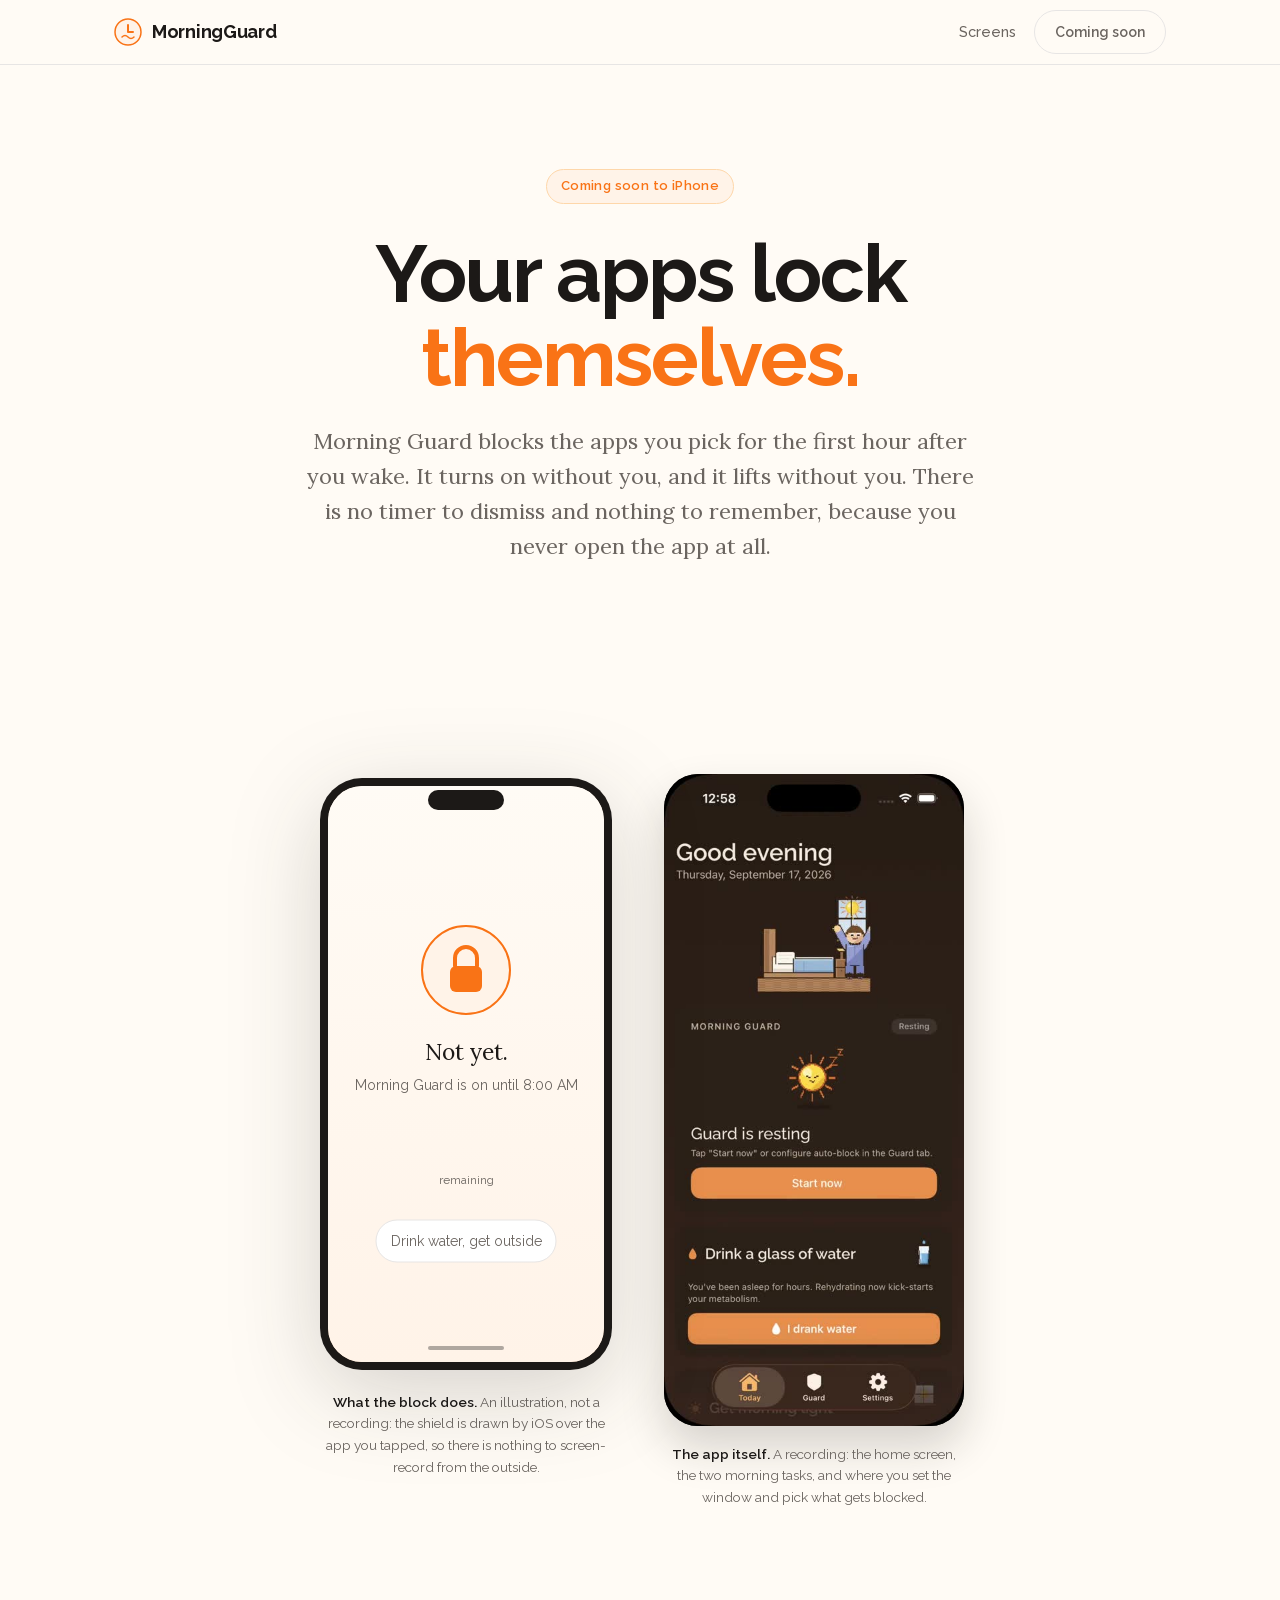
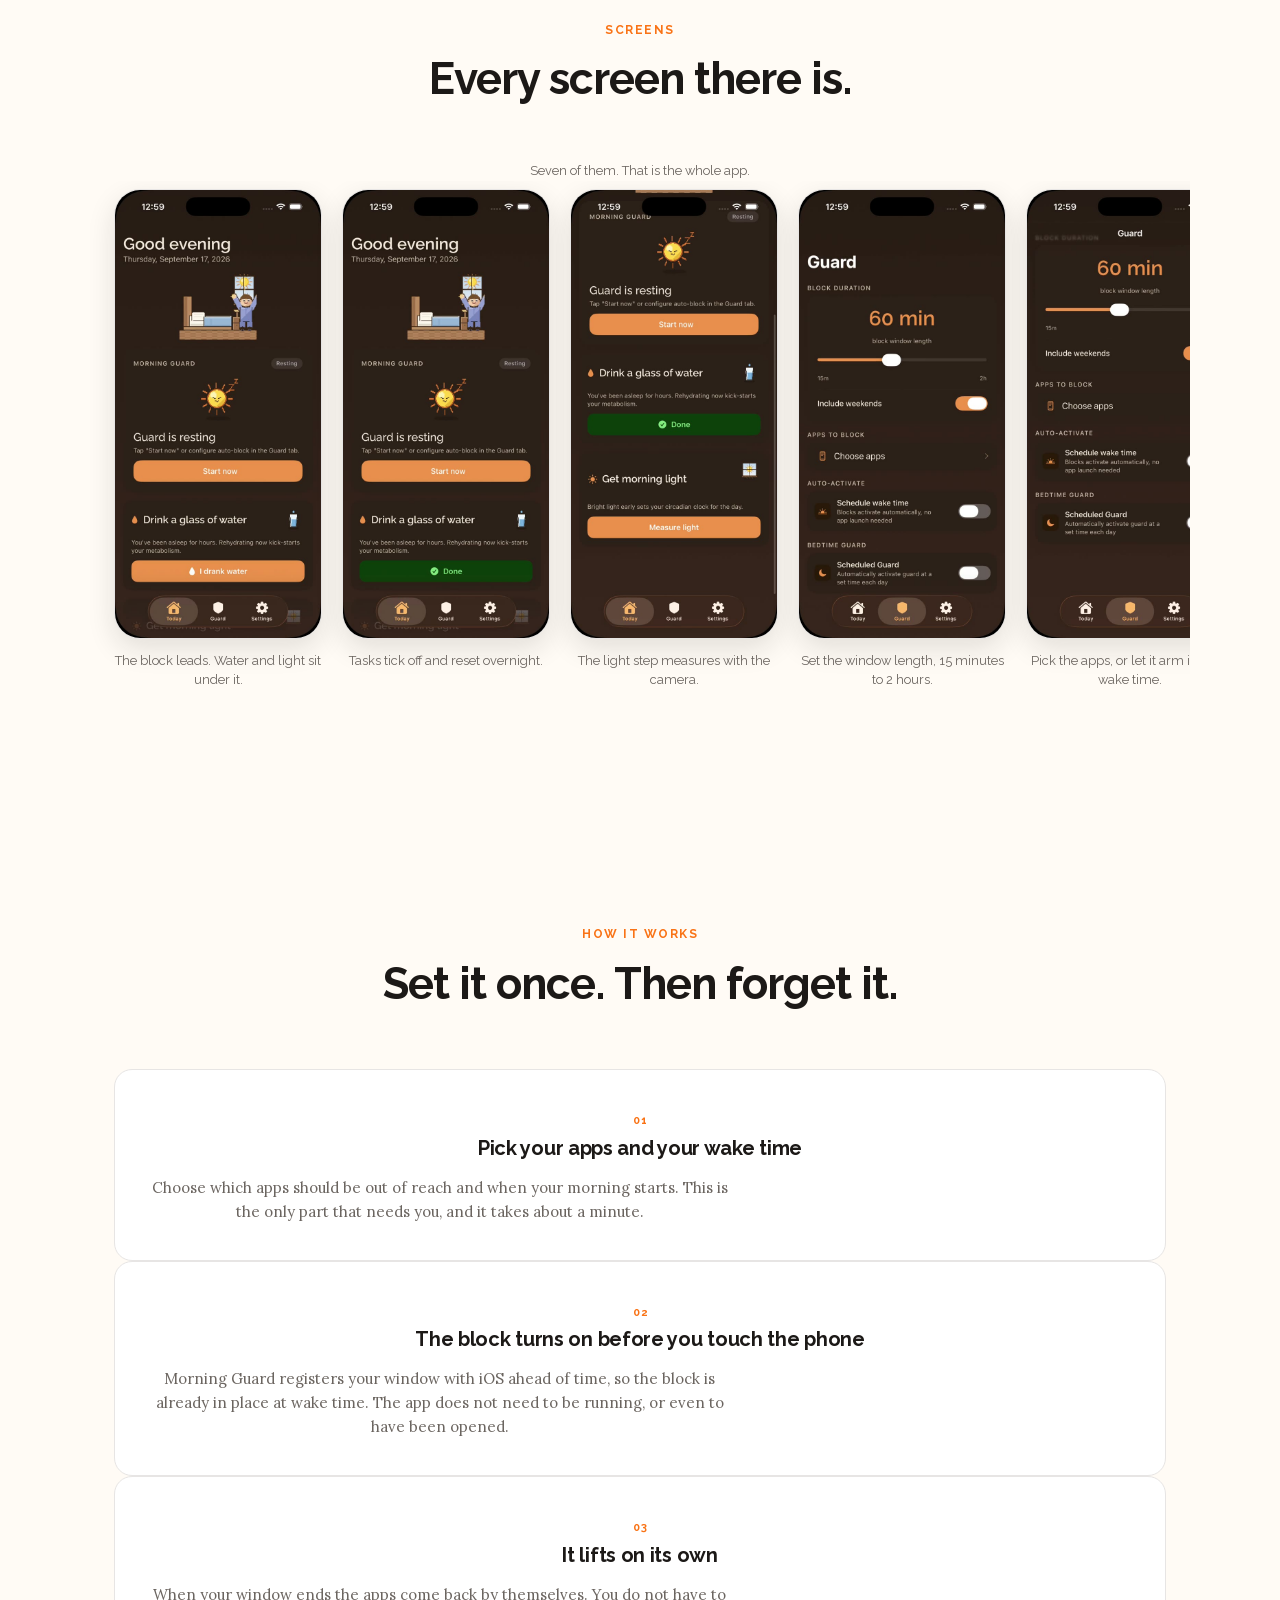
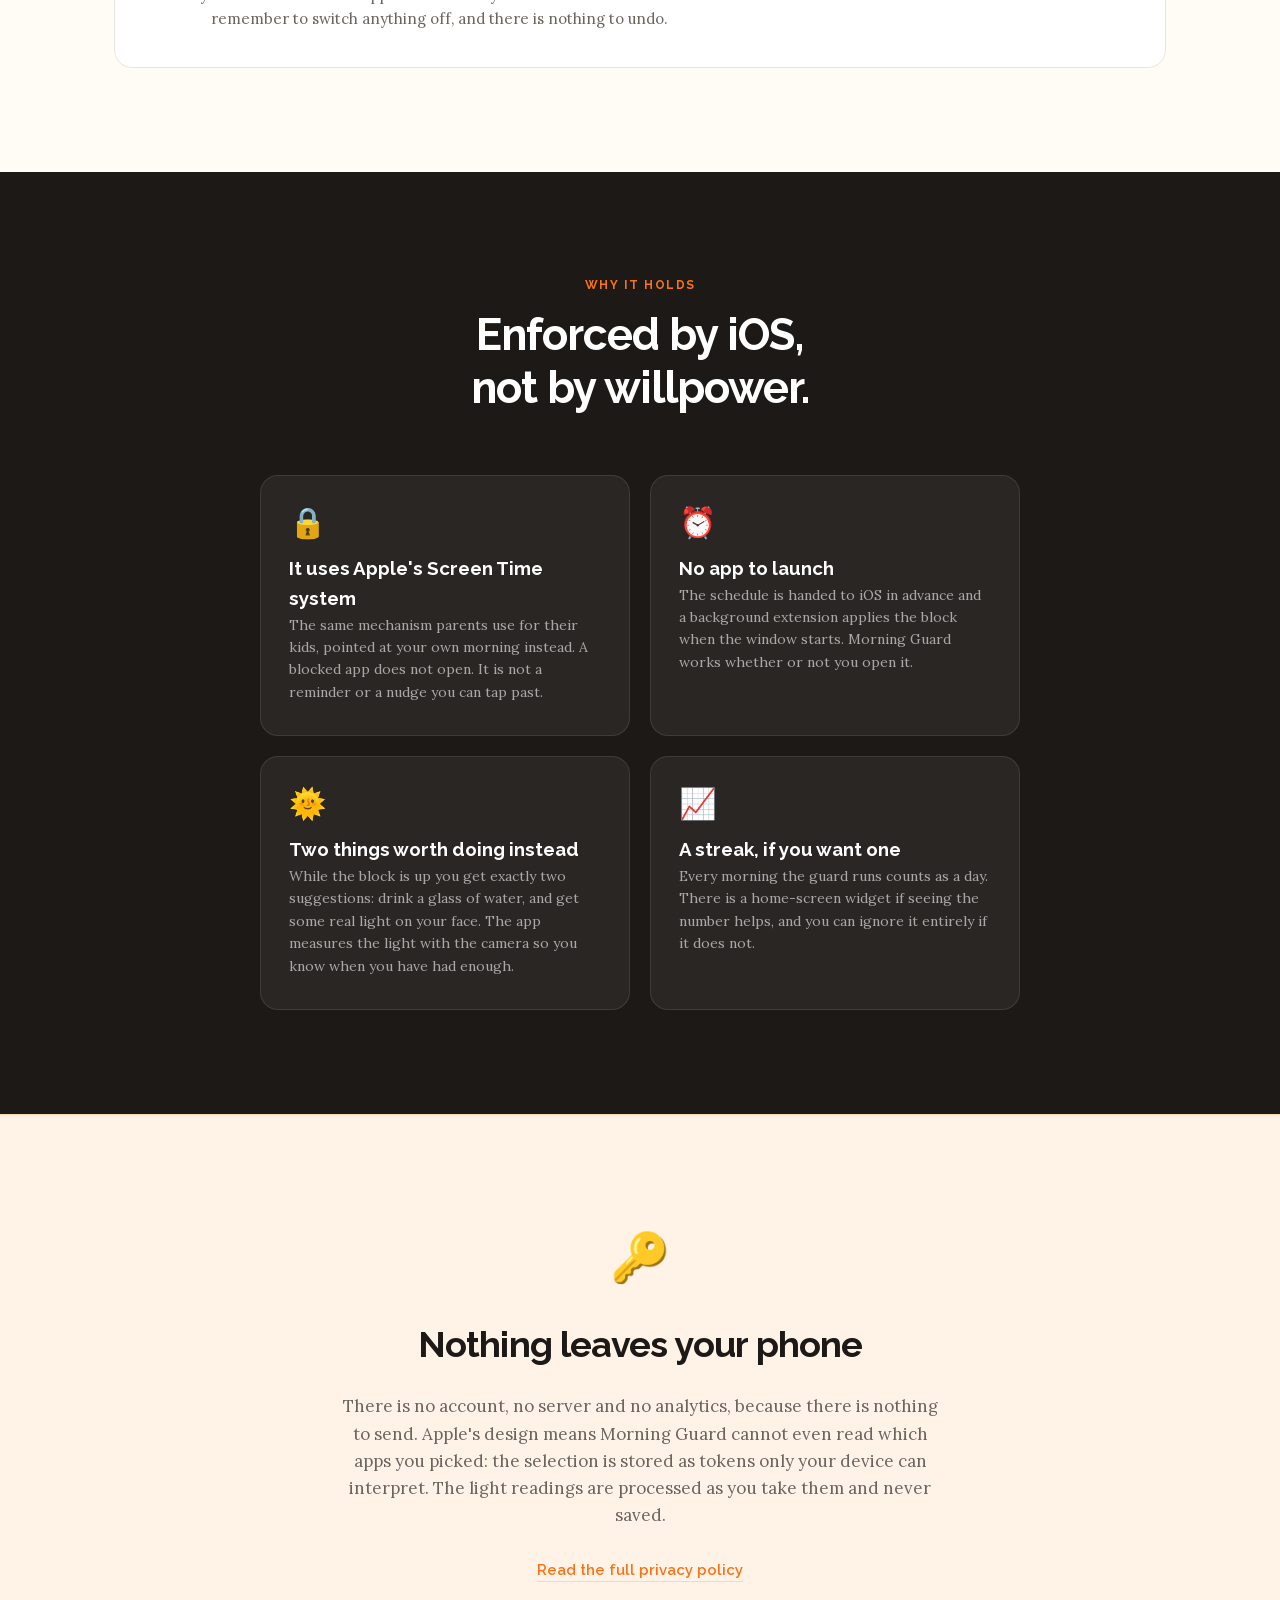
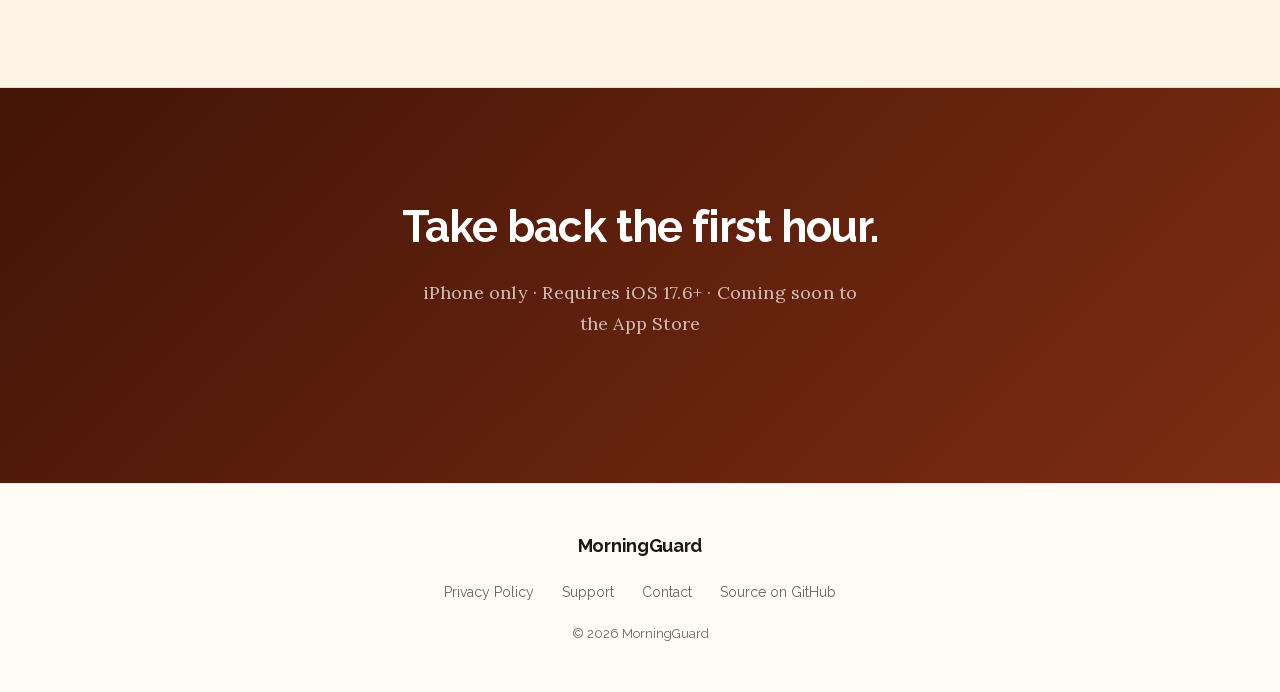
==== commit 66ac5122: "Add a screenshot gallery, fix the video resolution, tighten the layout The video shipped at 390px wi" ====
--- a/website/index.html
+++ b/website/index.html
@@ -33,7 +33,10 @@
         </svg>
         MorningGuard
       </a>
-      <span class="nav-cta nav-cta--pending">Coming soon</span>
+      <div class="nav-right">
+        <a class="nav-link" href="#screens">Screens</a>
+        <span class="nav-cta nav-cta--pending">Coming soon</span>
+      </div>
     </div>
   </nav>
 
@@ -133,10 +136,9 @@
       </figure>
 
       <figure class="demo-item">
-        <video class="demo-video" autoplay loop muted playsinline
+        <video class="demo-video" autoplay loop muted playsinline preload="metadata"
                poster="app-tour-poster.jpg"
                aria-label="Screen recording of Morning Guard: the home screen with the block card and the water and light tasks, then the Guard tab where block duration and blocked apps are set.">
-          <source src="app-tour.webm" type="video/webm" />
           <source src="app-tour.mp4" type="video/mp4" />
         </video>
         <figcaption class="demo-caption">
@@ -145,6 +147,51 @@
         </figcaption>
       </figure>
 
+    </div>
+  </section>
+
+  <!-- SCREENSHOTS -->
+  <section class="gallery" id="screens">
+    <div class="section-label">Screens</div>
+    <h2>Every screen there is.</h2>
+    <p class="gallery-hint">Seven of them. That is the whole app.</p>
+
+    <div class="gallery-strip" tabindex="0" role="group" aria-label="App screenshots, scrollable">
+        <figure class="shot">
+          <img src="shots/home.jpg" width="600" height="1304" loading="lazy" decoding="async"
+               alt="The block leads. Water and light sit under it." />
+          <figcaption>The block leads. Water and light sit under it.</figcaption>
+        </figure>
+        <figure class="shot">
+          <img src="shots/water.jpg" width="600" height="1304" loading="lazy" decoding="async"
+               alt="Tasks tick off and reset overnight." />
+          <figcaption>Tasks tick off and reset overnight.</figcaption>
+        </figure>
+        <figure class="shot">
+          <img src="shots/light.jpg" width="600" height="1304" loading="lazy" decoding="async"
+               alt="The light step measures with the camera." />
+          <figcaption>The light step measures with the camera.</figcaption>
+        </figure>
+        <figure class="shot">
+          <img src="shots/guard.jpg" width="600" height="1304" loading="lazy" decoding="async"
+               alt="Set the window length, 15 minutes to 2 hours." />
+          <figcaption>Set the window length, 15 minutes to 2 hours.</figcaption>
+        </figure>
+        <figure class="shot">
+          <img src="shots/schedule.jpg" width="600" height="1304" loading="lazy" decoding="async"
+               alt="Pick the apps, or let it arm itself at wake time." />
+          <figcaption>Pick the apps, or let it arm itself at wake time.</figcaption>
+        </figure>
+        <figure class="shot">
+          <img src="shots/onboard.jpg" width="600" height="1304" loading="lazy" decoding="async"
+               alt="Setup is one pass and about a minute." />
+          <figcaption>Setup is one pass and about a minute.</figcaption>
+        </figure>
+        <figure class="shot">
+          <img src="shots/lifts.jpg" width="600" height="1304" loading="lazy" decoding="async"
+               alt="It lifts on its own when the window ends." />
+          <figcaption>It lifts on its own when the window ends.</figcaption>
+        </figure>
     </div>
   </section>
 
--- a/website/styles.css
+++ b/website/styles.css
@@ -15,7 +15,18 @@
   --border:     #E7E5E4;
   --radius:     18px;
   --radius-sm:  12px;
+
+  /* One vertical rhythm for every section, so the page scans evenly instead of
+     drifting between 80px and 100px per band. */
+  --section-y:  104px;
+  --gutter:     24px;
+  --measure:    65ch;
+  --ease:       cubic-bezier(.22, .61, .36, 1);
   font-size: 16px;
+}
+
+@media (max-width: 640px) {
+  :root { --section-y: 72px; }
 }
 
 html { scroll-behavior: smooth; }
@@ -82,7 +93,7 @@
 .hero {
   max-width: 1100px;
   margin: 0 auto;
-  padding: 80px 24px 60px;
+  padding: var(--section-y) var(--gutter);
   display: flex;
   flex-direction: column;
   align-items: center;
@@ -294,7 +305,7 @@
 .how {
   max-width: 1100px;
   margin: 0 auto;
-  padding: 100px 24px;
+  padding: var(--section-y) var(--gutter);
   text-align: center;
 }
 
@@ -358,7 +369,7 @@
 .features {
   background: var(--text);
   color: #fff;
-  padding: 100px 24px;
+  padding: var(--section-y) var(--gutter);
   text-align: center;
 }
 
@@ -423,7 +434,7 @@
   background: var(--sunrise-lt);
   border-top: 1px solid var(--sunrise-md);
   border-bottom: 1px solid var(--sunrise-md);
-  padding: 80px 24px;
+  padding: var(--section-y) var(--gutter);
   text-align: center;
 }
 
@@ -463,7 +474,7 @@
 
 .bottom-cta {
   background: linear-gradient(135deg, #431407 0%, #7C2D12 100%);
-  padding: 100px 24px;
+  padding: var(--section-y) var(--gutter);
   text-align: center;
   color: #fff;
 }
@@ -664,7 +675,7 @@
 /* Left: an SVG illustration of the block, which cannot be filmed. Right: a real
    recording of the app. They sit side by side once there is room. */
 
-.demo { padding: 56px 24px 8px; }
+.demo { padding: calc(var(--section-y) * 0.55) var(--gutter) 8px; }
 
 .demo-row {
   display: flex;
@@ -781,3 +792,115 @@
 /* Four cards in an auto-fit grid land 3 + 1, which reads as a mistake. Cap the
    track count so they sit 2 x 2 once there is room for it. */
 .feature-grid { max-width: 760px; }
+
+/* ─── SCREENSHOT GALLERY ───────────────────────────────────── */
+/* A scroll strip rather than a grid: seven tall phone shots in a grid would
+   either shrink to illegibility or push everything else off the page. Scrolls
+   inside its own container so the page body never scrolls sideways. */
+
+.gallery-strip {
+  display: flex;
+  gap: 20px;
+  overflow-x: auto;
+  scroll-snap-type: x mandatory;
+  padding: 8px var(--gutter) 28px;
+  margin-inline: calc(var(--gutter) * -1);
+  -webkit-overflow-scrolling: touch;
+  scrollbar-width: thin;
+}
+
+.gallery-strip::-webkit-scrollbar { height: 8px; }
+.gallery-strip::-webkit-scrollbar-thumb {
+  background: var(--sunrise-md);
+  border-radius: 4px;
+}
+
+.shot {
+  flex: 0 0 auto;
+  scroll-snap-align: center;
+  margin: 0;
+  width: 208px;
+}
+
+.shot img {
+  display: block;
+  width: 100%;
+  height: auto;              /* never a fixed height: the image sets its own */
+  border-radius: 26px;
+  background: #1C1917;
+  border: 1px solid var(--border);
+  box-shadow: 0 10px 28px rgba(28, 25, 23, 0.12);
+  transition: transform .35s var(--ease), box-shadow .35s var(--ease);
+}
+
+.shot:hover img {
+  transform: translateY(-4px);
+  box-shadow: 0 18px 38px rgba(28, 25, 23, 0.18);
+}
+
+.shot figcaption {
+  margin-top: 12px;
+  font-size: 0.8rem;
+  color: var(--text-sec);
+  text-align: center;
+  line-height: 1.5;
+}
+
+.gallery-hint {
+  font-size: 0.8rem;
+  color: var(--text-sec);
+  text-align: center;
+}
+
+/* ─── POLISH PASS ──────────────────────────────────────────── */
+
+/* Prose gets a real measure. Long lines are the main thing that made the
+   copy feel unconsidered at desktop widths. */
+.hero-sub, .demo-caption, .privacy-inner p, .step p, .feature-card p {
+  max-width: min(100%, var(--measure));
+  line-height: 1.6;          /* unitless, so user text-spacing overrides work */
+  height: auto;
+}
+
+.hero-sub, .demo-caption, .gallery-hint { margin-inline: auto; }
+
+/* Interactive things should say so. */
+a, .nav-cta, .feature-card, .shot img { transition: all .22s var(--ease); }
+
+.feature-card:hover {
+  transform: translateY(-2px);
+  border-color: var(--sunrise-md);
+}
+
+.footer-links a:hover, .privacy-link:hover { color: var(--sunrise); }
+
+/* Visible focus for keyboard users, which the original stripped to nothing. */
+a:focus-visible, button:focus-visible, video:focus-visible, .gallery-strip:focus-visible {
+  outline: 2px solid var(--sunrise);
+  outline-offset: 3px;
+  border-radius: 4px;
+}
+
+@media (prefers-reduced-motion: reduce) {
+  a, .nav-cta, .feature-card, .shot img { transition: none; }
+  .shot:hover img, .feature-card:hover { transform: none; }
+  .gallery-strip { scroll-snap-type: none; }
+}
+
+/* Nav now holds a link next to the status chip. */
+.nav-right { display: flex; align-items: center; gap: 18px; }
+
+.nav-link {
+  font-size: 0.9rem;
+  font-weight: 500;
+  color: var(--text-sec);
+  text-decoration: none;
+}
+
+.nav-link:hover { color: var(--sunrise); }
+
+.gallery { max-width: 1100px; margin: 0 auto; padding: var(--section-y) var(--gutter); text-align: center; }
+
+/* 65ch is right for body copy but too wide for the hero, where the type is
+   large: the line gets hard to track. */
+.hero-sub { max-width: min(100%, 52ch); }
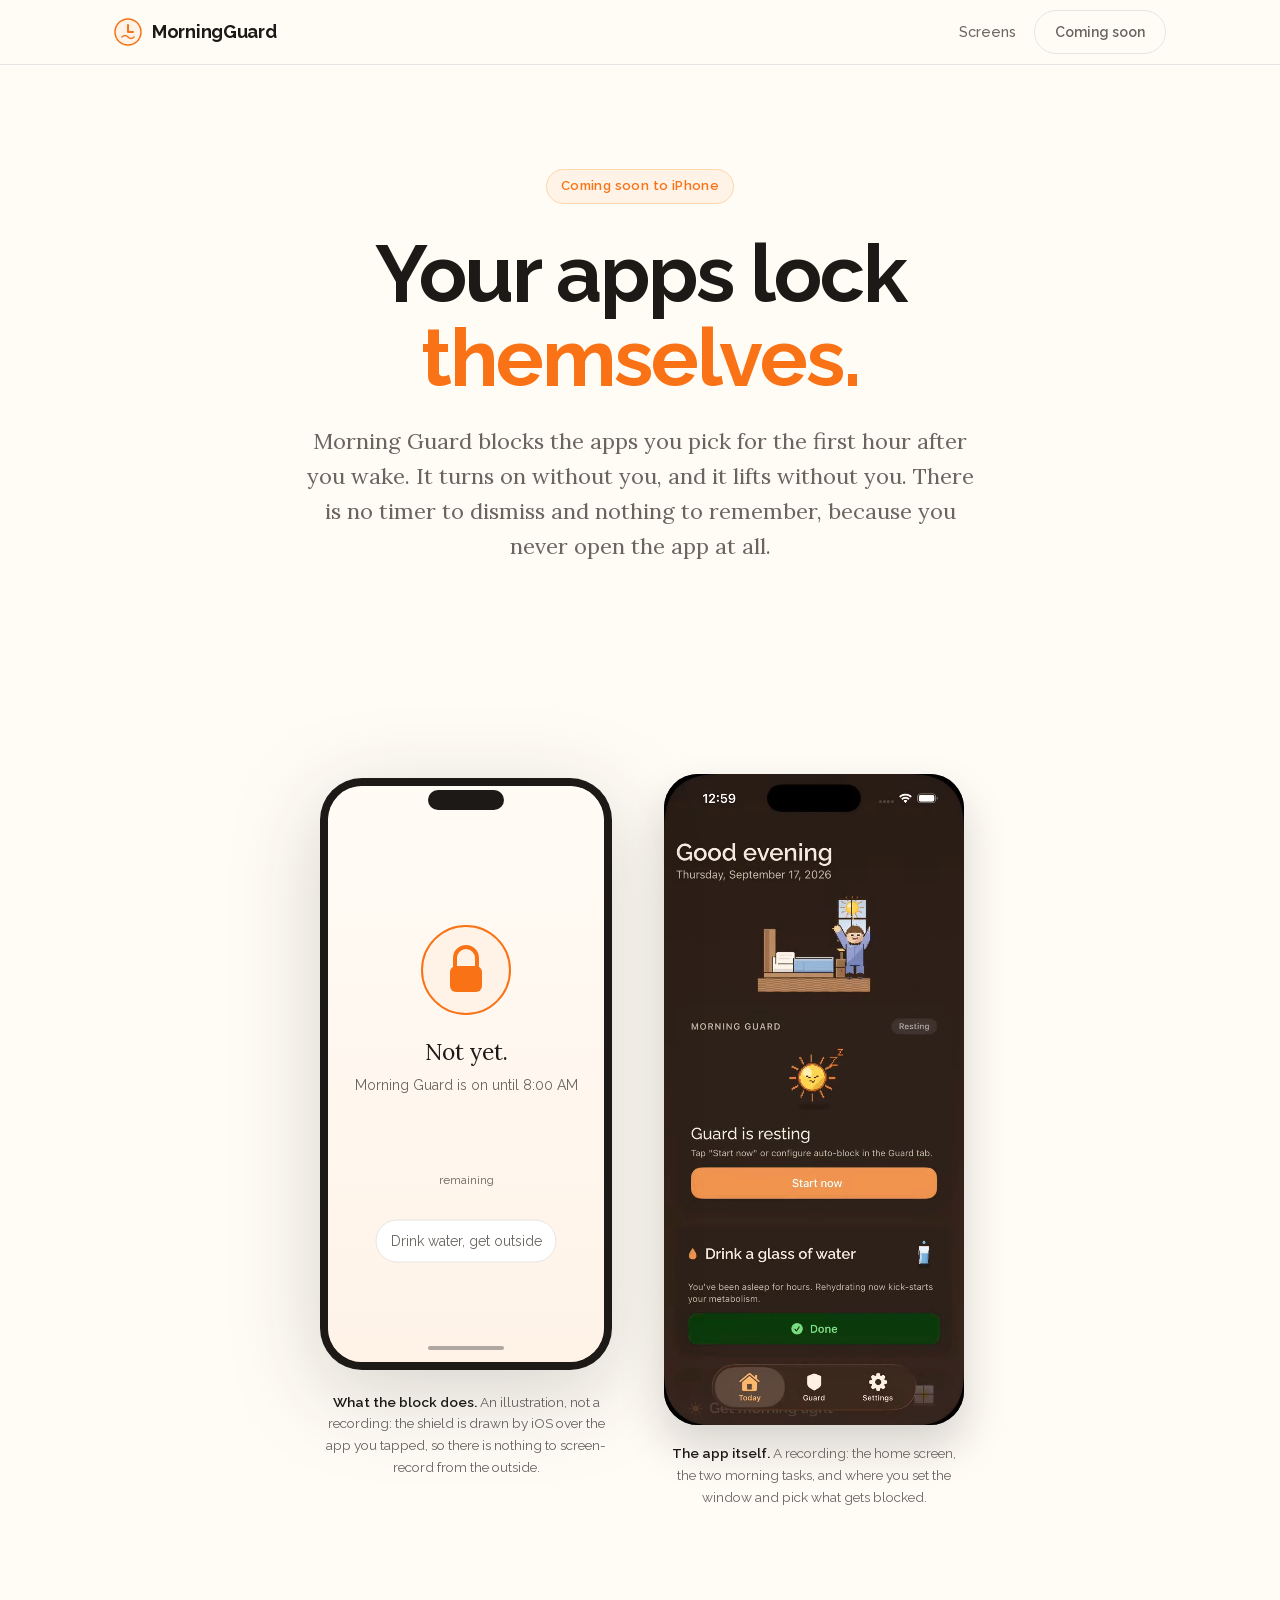
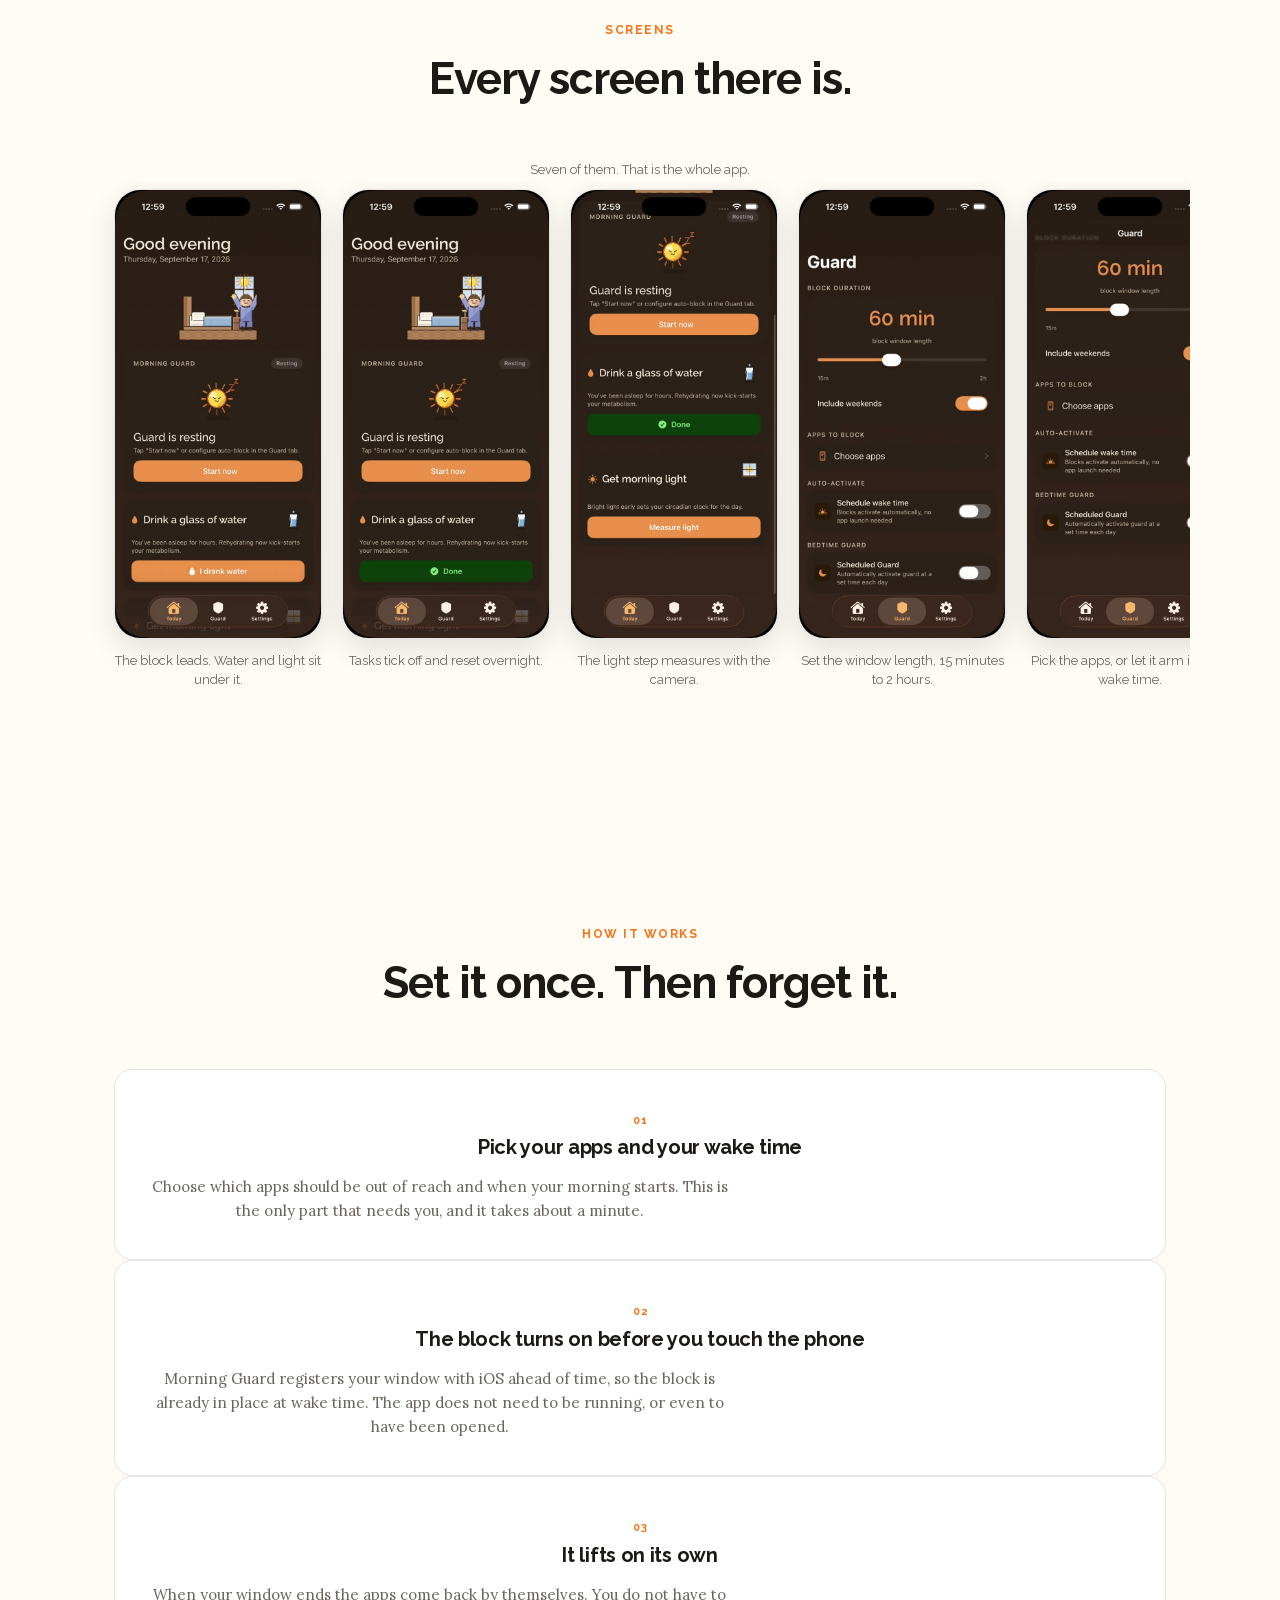
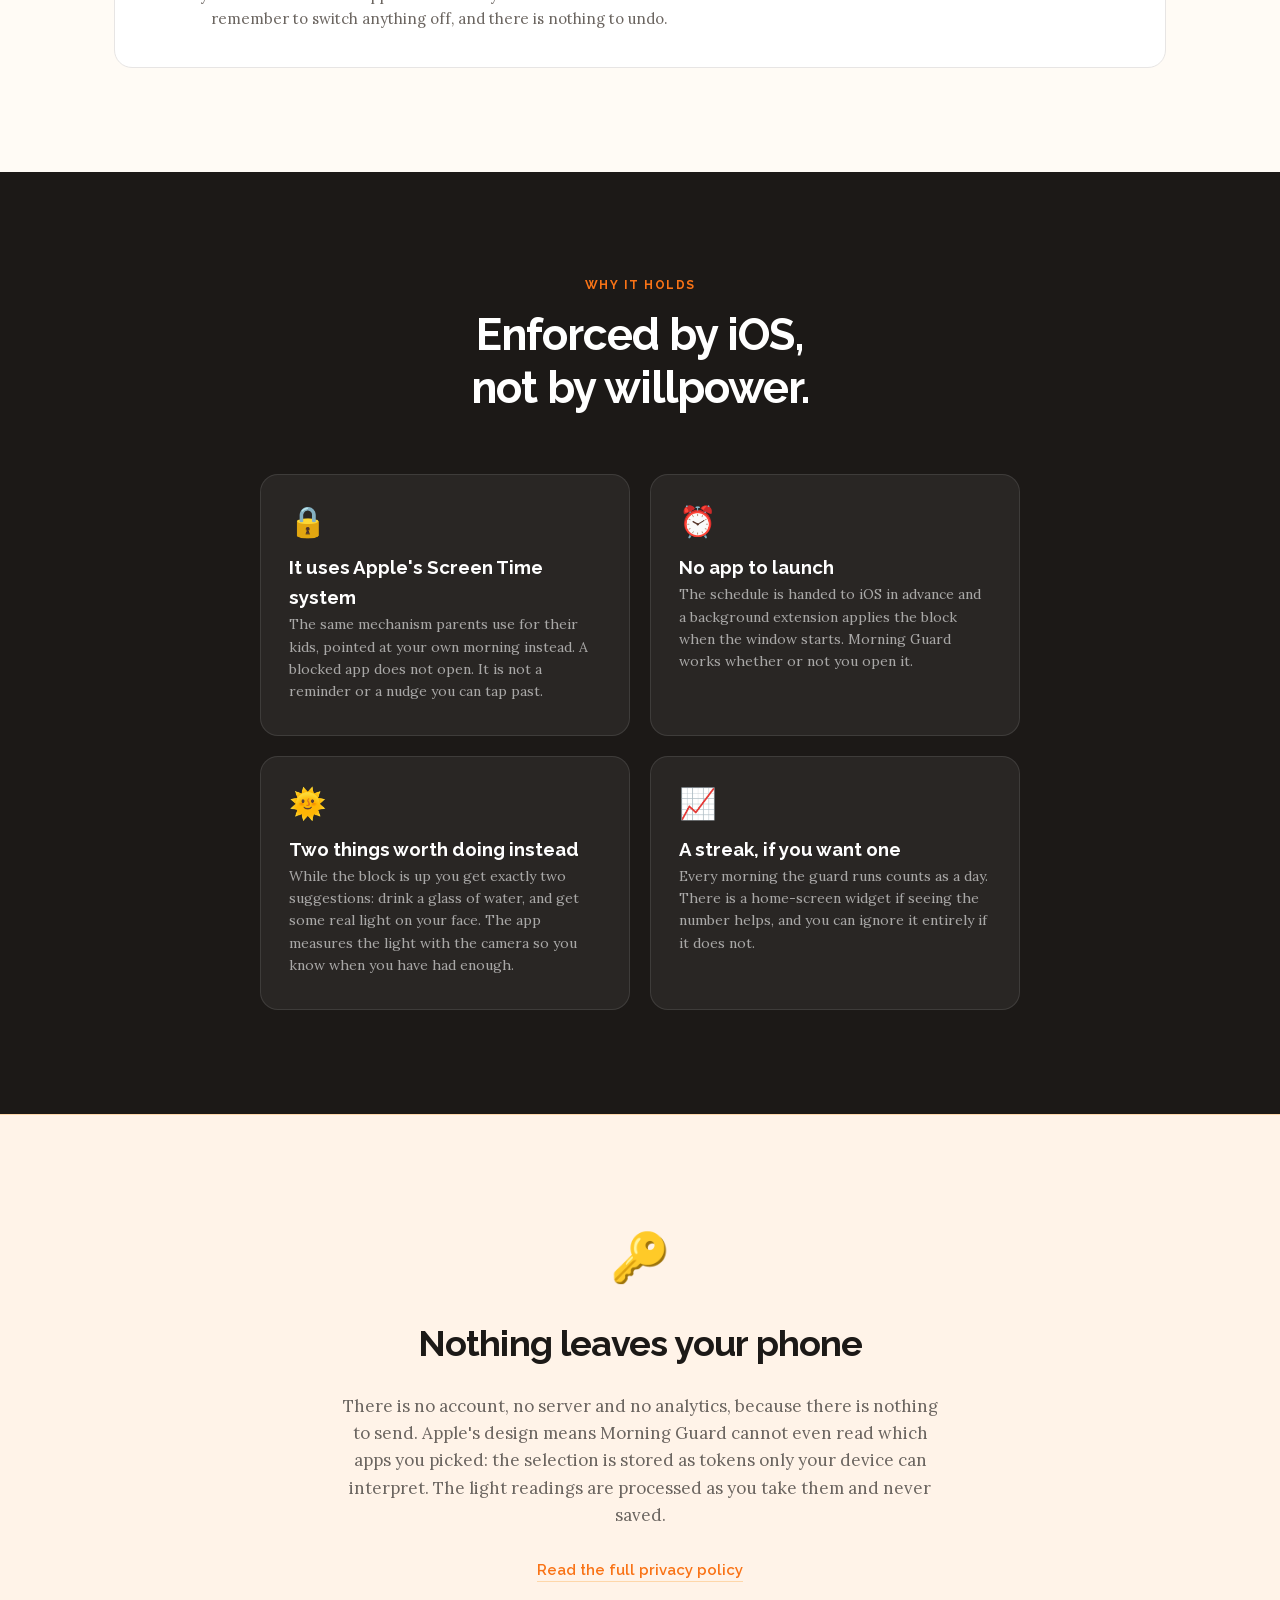
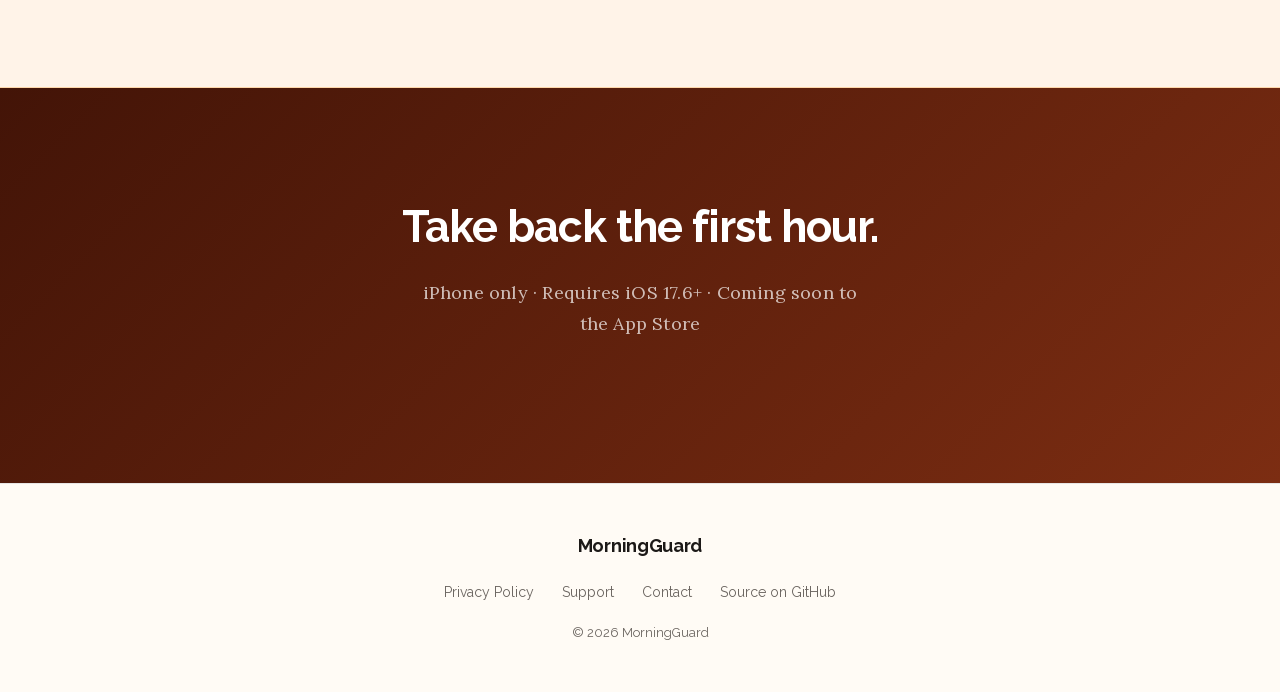
==== commit 4db27686: "Ship the tour at 720p with an autoplay fallback and both codecs The 900px encode was 543KB and the s" ====
--- a/website/index.html
+++ b/website/index.html
@@ -136,9 +136,10 @@
       </figure>
 
       <figure class="demo-item">
-        <video class="demo-video" autoplay loop muted playsinline preload="metadata"
+        <video class="demo-video" autoplay loop muted playsinline preload="auto"
                poster="app-tour-poster.jpg"
                aria-label="Screen recording of Morning Guard: the home screen with the block card and the water and light tasks, then the Guard tab where block duration and blocked apps are set.">
+          <source src="app-tour.webm" type="video/webm" />
           <source src="app-tour.mp4" type="video/mp4" />
         </video>
         <figcaption class="demo-caption">
@@ -312,15 +313,35 @@
   </footer>
 
   <script>
-    // autoplay is set in the markup for everyone else; anyone who has asked for
-    // reduced motion gets a paused video with controls instead.
-    if (window.matchMedia('(prefers-reduced-motion: reduce)').matches) {
-      document.querySelectorAll('.demo-video').forEach(function (v) {
+    (function () {
+      var v = document.querySelector('.demo-video');
+      if (!v) return;
+
+      // Anyone who asked for reduced motion gets it paused with controls.
+      if (window.matchMedia('(prefers-reduced-motion: reduce)').matches) {
         v.removeAttribute('autoplay');
         v.setAttribute('controls', '');
         v.pause();
-      });
-    }
+        return;
+      }
+
+      // Autoplay is refused in more places than people expect: Low Power Mode
+      // on iOS, data saver, some managed browsers. Rather than leave a poster
+      // that looks broken, give it a play control once we know it did not start.
+      function offerControls() {
+        if (v.currentTime > 0 && !v.paused) return;
+        v.setAttribute('controls', '');
+        v.classList.add('demo-video--manual');
+      }
+
+      var started = false;
+      v.addEventListener('playing', function () { started = true; }, { once: true });
+
+      var kick = v.play();
+      if (kick && typeof kick.catch === 'function') kick.catch(offerControls);
+
+      setTimeout(function () { if (!started) offerControls(); }, 3000);
+    })();
   </script>
 
 </body>
--- a/website/styles.css
+++ b/website/styles.css
@@ -904,3 +904,7 @@
 /* 65ch is right for body copy but too wide for the hero, where the type is
    large: the line gets hard to track. */
 .hero-sub { max-width: min(100%, 52ch); }
+
+/* When autoplay is refused and the controls appear, give them room to sit
+   against the rounded frame instead of clipping into the corner radius. */
+.demo-video--manual { border-radius: 26px; }
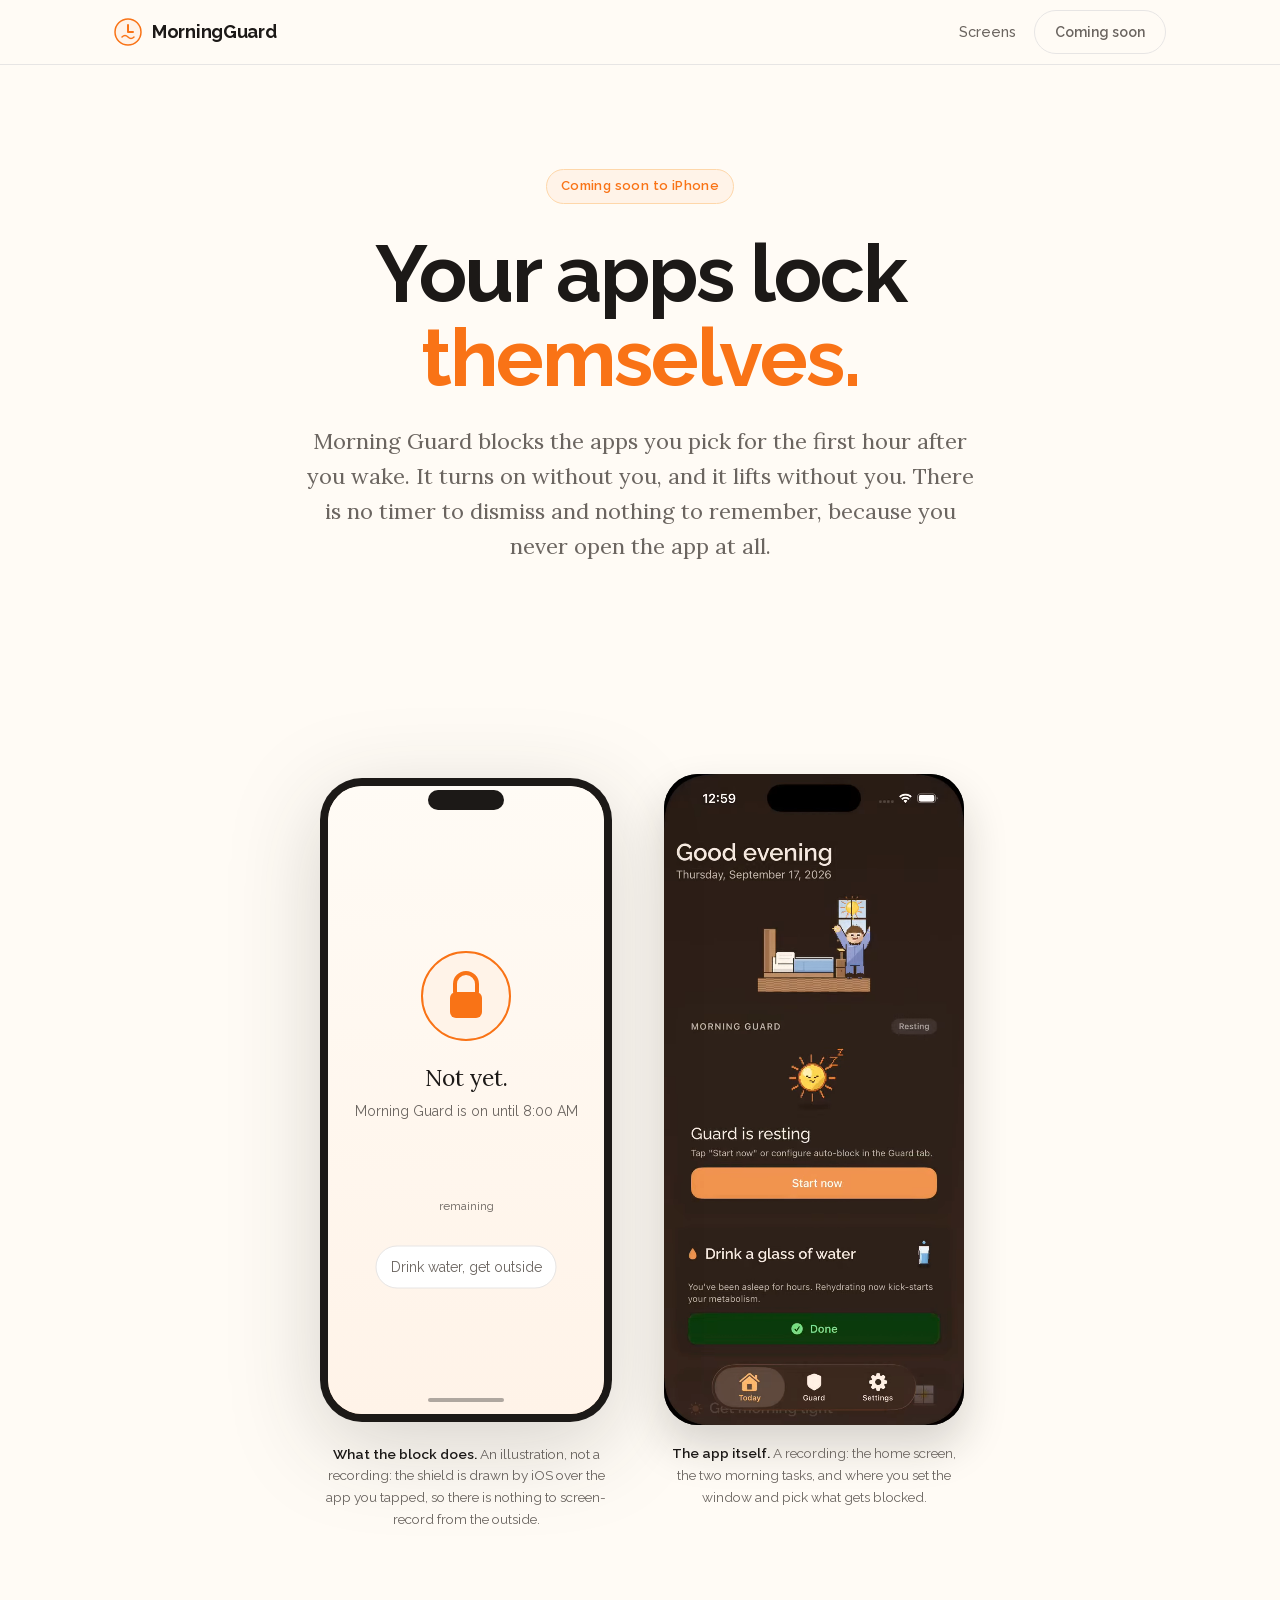
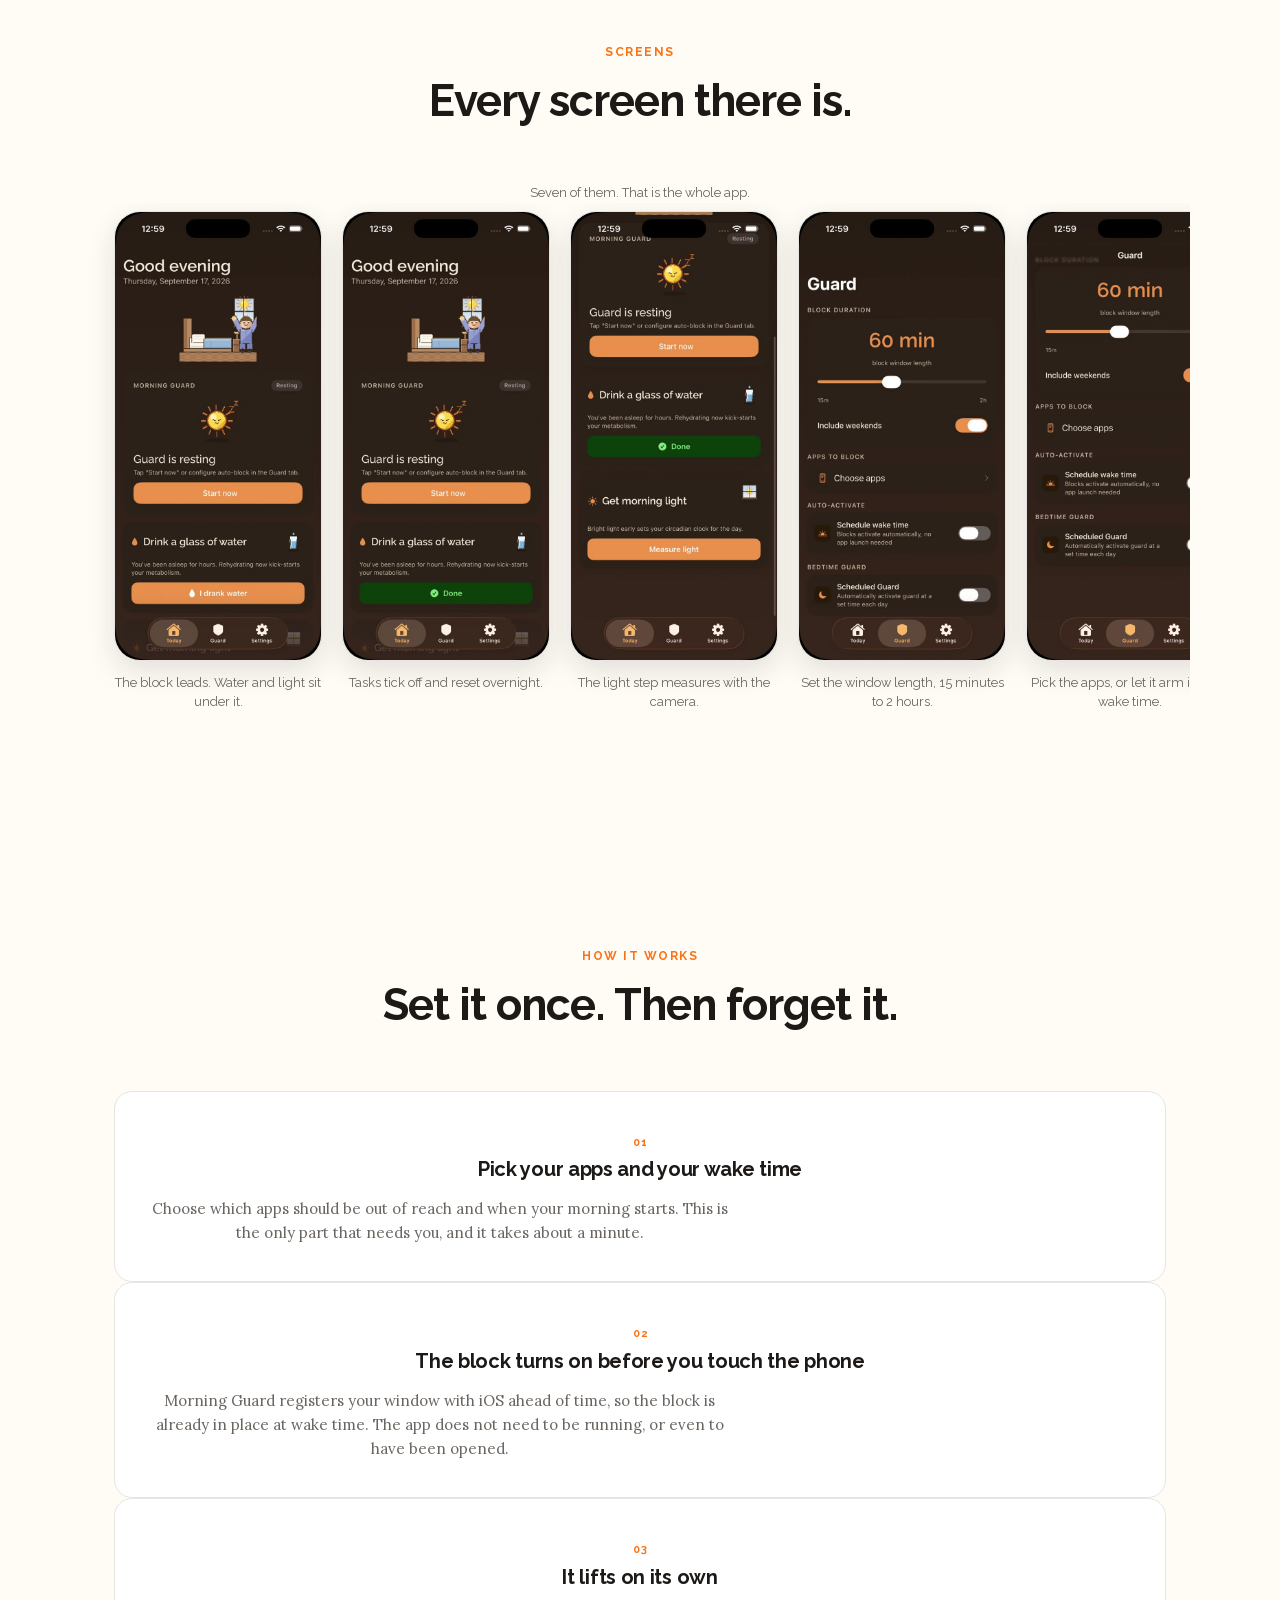
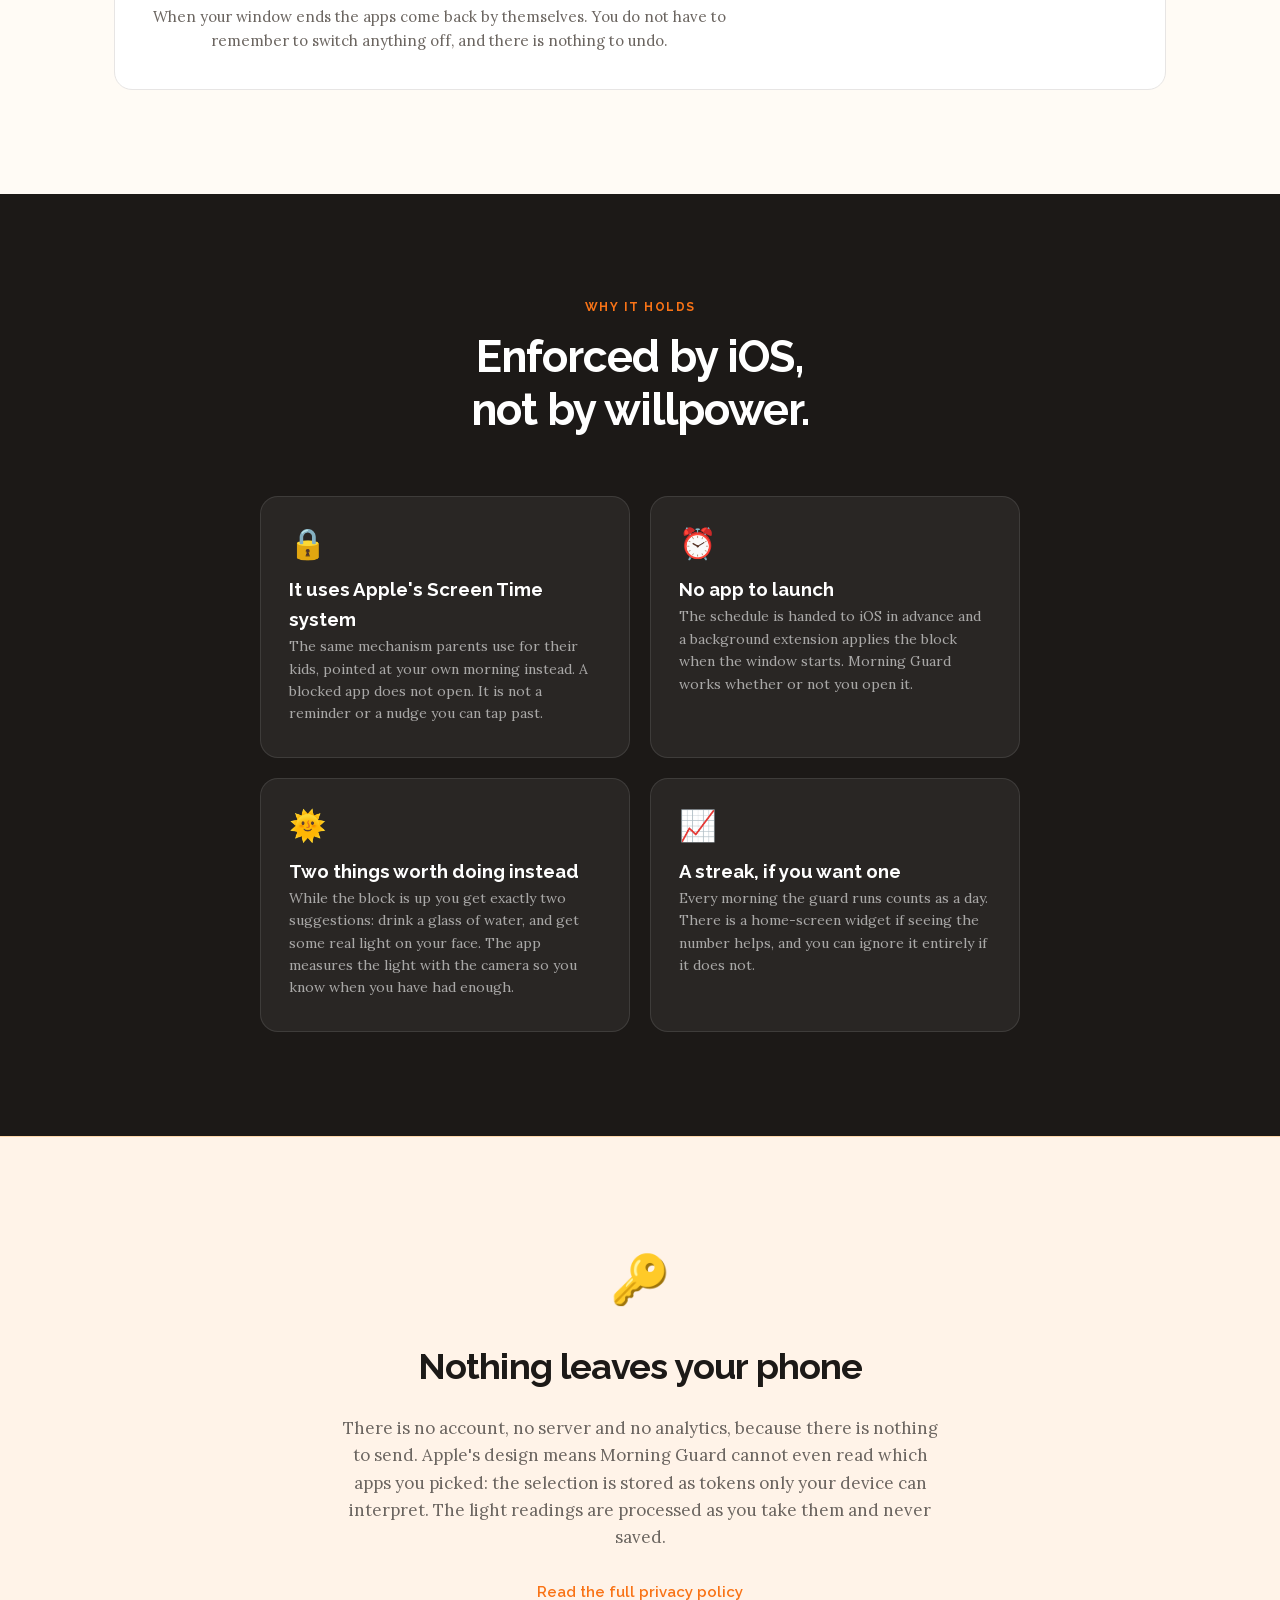
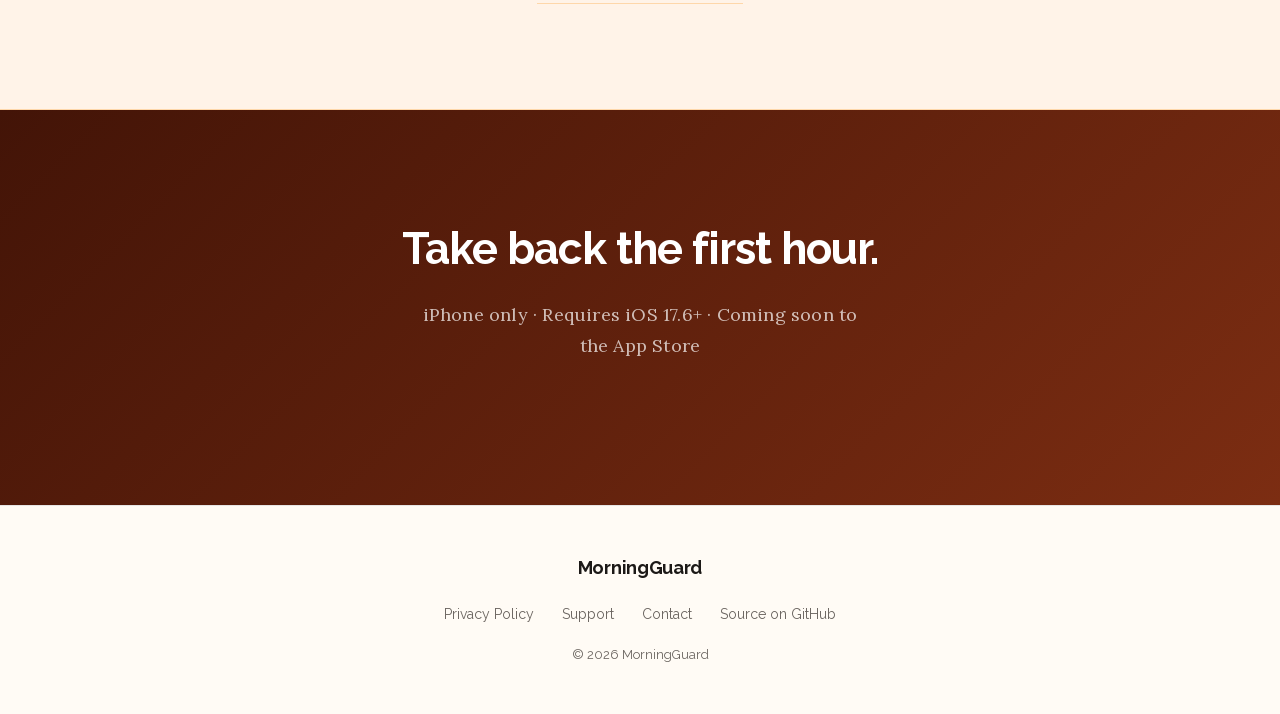
==== commit a7e6e283: "Match the illustration to the real phone's proportions The two phones sat side by side at different " ====
--- a/website/index.html
+++ b/website/index.html
@@ -56,10 +56,10 @@
     <div class="demo-row">
 
       <figure class="demo-item">
-      <svg class="demo-frame" viewBox="0 0 300 600" role="img"
+      <svg class="demo-frame" viewBox="0 0 300 652" role="img"
            aria-label="Animation of a phone: tapping a social app, which is covered by Morning Guard's block screen showing time remaining.">
         <defs>
-          <clipPath id="mg-screen"><rect x="12" y="12" width="276" height="576" rx="34"/></clipPath>
+          <clipPath id="mg-screen"><rect x="12" y="12" width="276" height="628" rx="34"/></clipPath>
           <linearGradient id="mg-ig" x1="0" y1="0" x2="1" y2="1">
             <stop offset="0%" stop-color="#F9CE34"/><stop offset="50%" stop-color="#EE2A7B"/><stop offset="100%" stop-color="#6228D7"/>
           </linearGradient>
@@ -72,8 +72,8 @@
         </defs>
 
         <!-- phone body -->
-        <rect x="4" y="4" width="292" height="592" rx="42" fill="#1C1917"/>
-        <rect x="12" y="12" width="276" height="576" rx="34" fill="url(#mg-sky)"/>
+        <rect x="4" y="4" width="292" height="644" rx="42" fill="#1C1917"/>
+        <rect x="12" y="12" width="276" height="628" rx="34" fill="url(#mg-sky)"/>
 
         <g clip-path="url(#mg-screen)">
           <g class="mg-home">
@@ -105,28 +105,28 @@
 
           <!-- the shield -->
           <g class="mg-shield">
-            <rect x="12" y="12" width="276" height="576" rx="34" fill="url(#mg-shieldbg)"/>
-            <circle cx="150" cy="196" r="44" fill="#FFF3E8" stroke="#F97316" stroke-width="2"/>
-            <path d="M150 172 v22 M150 172 a14 14 0 0 1 14 14 v8" fill="none" stroke="#F97316" stroke-width="0"/>
-            <rect x="134" y="192" width="32" height="26" rx="6" fill="#F97316"/>
-            <path d="M139 192 v-8 a11 11 0 0 1 22 0 v8" fill="none" stroke="#F97316" stroke-width="4" stroke-linecap="round"/>
-            <text x="150" y="286" text-anchor="middle" font-family="Lora, serif" font-size="23" fill="#1C1917">Not yet.</text>
-            <text x="150" y="316" text-anchor="middle" font-family="Raleway, sans-serif" font-size="14" fill="#6B6560">Morning Guard is on until 8:00 AM</text>
-
-            <text class="mg-tick mg-tick-1" x="150" y="386" text-anchor="middle" font-family="Raleway, sans-serif" font-weight="600" font-size="40" fill="#F97316">46:59</text>
-            <text class="mg-tick mg-tick-2" x="150" y="386" text-anchor="middle" font-family="Raleway, sans-serif" font-weight="600" font-size="40" fill="#F97316">46:58</text>
-            <text class="mg-tick mg-tick-3" x="150" y="386" text-anchor="middle" font-family="Raleway, sans-serif" font-weight="600" font-size="40" fill="#F97316">46:57</text>
-            <text class="mg-tick mg-tick-4" x="150" y="386" text-anchor="middle" font-family="Raleway, sans-serif" font-weight="600" font-size="40" fill="#F97316">46:56</text>
-            <text x="150" y="410" text-anchor="middle" font-family="Raleway, sans-serif" font-size="12" fill="#6B6560">remaining</text>
-
-            <rect x="60" y="446" width="180" height="42" rx="21" fill="#FFF" stroke="#E7E5E4"/>
-            <text x="150" y="472" text-anchor="middle" font-family="Raleway, sans-serif" font-size="14" fill="#6B6560">Drink water, get outside</text>
+            <rect x="12" y="12" width="276" height="628" rx="34" fill="url(#mg-shieldbg)"/>
+            <circle cx="150" cy="222" r="44" fill="#FFF3E8" stroke="#F97316" stroke-width="2"/>
+            <path d="M150 198 v22 M150 198 a14 14 0 0 1 14 14 v8" fill="none" stroke="#F97316" stroke-width="0"/>
+            <rect x="134" y="218" width="32" height="26" rx="6" fill="#F97316"/>
+            <path d="M139 218 v-8 a11 11 0 0 1 22 0 v8" fill="none" stroke="#F97316" stroke-width="4" stroke-linecap="round"/>
+            <text x="150" y="312" text-anchor="middle" font-family="Lora, serif" font-size="23" fill="#1C1917">Not yet.</text>
+            <text x="150" y="342" text-anchor="middle" font-family="Raleway, sans-serif" font-size="14" fill="#6B6560">Morning Guard is on until 8:00 AM</text>
+
+            <text class="mg-tick mg-tick-1" x="150" y="412" text-anchor="middle" font-family="Raleway, sans-serif" font-weight="600" font-size="40" fill="#F97316">46:59</text>
+            <text class="mg-tick mg-tick-2" x="150" y="412" text-anchor="middle" font-family="Raleway, sans-serif" font-weight="600" font-size="40" fill="#F97316">46:58</text>
+            <text class="mg-tick mg-tick-3" x="150" y="412" text-anchor="middle" font-family="Raleway, sans-serif" font-weight="600" font-size="40" fill="#F97316">46:57</text>
+            <text class="mg-tick mg-tick-4" x="150" y="412" text-anchor="middle" font-family="Raleway, sans-serif" font-weight="600" font-size="40" fill="#F97316">46:56</text>
+            <text x="150" y="436" text-anchor="middle" font-family="Raleway, sans-serif" font-size="12" fill="#6B6560">remaining</text>
+
+            <rect x="60" y="472" width="180" height="42" rx="21" fill="#FFF" stroke="#E7E5E4"/>
+            <text x="150" y="498" text-anchor="middle" font-family="Raleway, sans-serif" font-size="14" fill="#6B6560">Drink water, get outside</text>
           </g>
         </g>
 
         <!-- notch + home bar -->
         <rect x="112" y="16" width="76" height="20" rx="10" fill="#1C1917"/>
-        <rect x="112" y="572" width="76" height="4" rx="2" fill="#1C1917" opacity="0.35"/>
+        <rect x="112" y="624" width="76" height="4" rx="2" fill="#1C1917" opacity="0.35"/>
       </svg>
         <figcaption class="demo-caption">
           <strong>What the block does.</strong> An illustration, not a recording: the shield is
--- a/website/styles.css
+++ b/website/styles.css
@@ -743,10 +743,10 @@
 /* The shield slides up over the launching app and holds. */
 .mg-shield { animation: mg-shield 8s ease-in-out infinite; }
 @keyframes mg-shield {
-  0%, 33%    { transform: translateY(560px); }
+  0%, 33%    { transform: translateY(640px); }
   48%        { transform: translateY(0); }
   88%        { transform: translateY(0); }
-  96%, 100%  { transform: translateY(560px); }
+  96%, 100%  { transform: translateY(640px); }
 }
 
 /* Home screen dims as the shield arrives so the shield reads as "on top". */
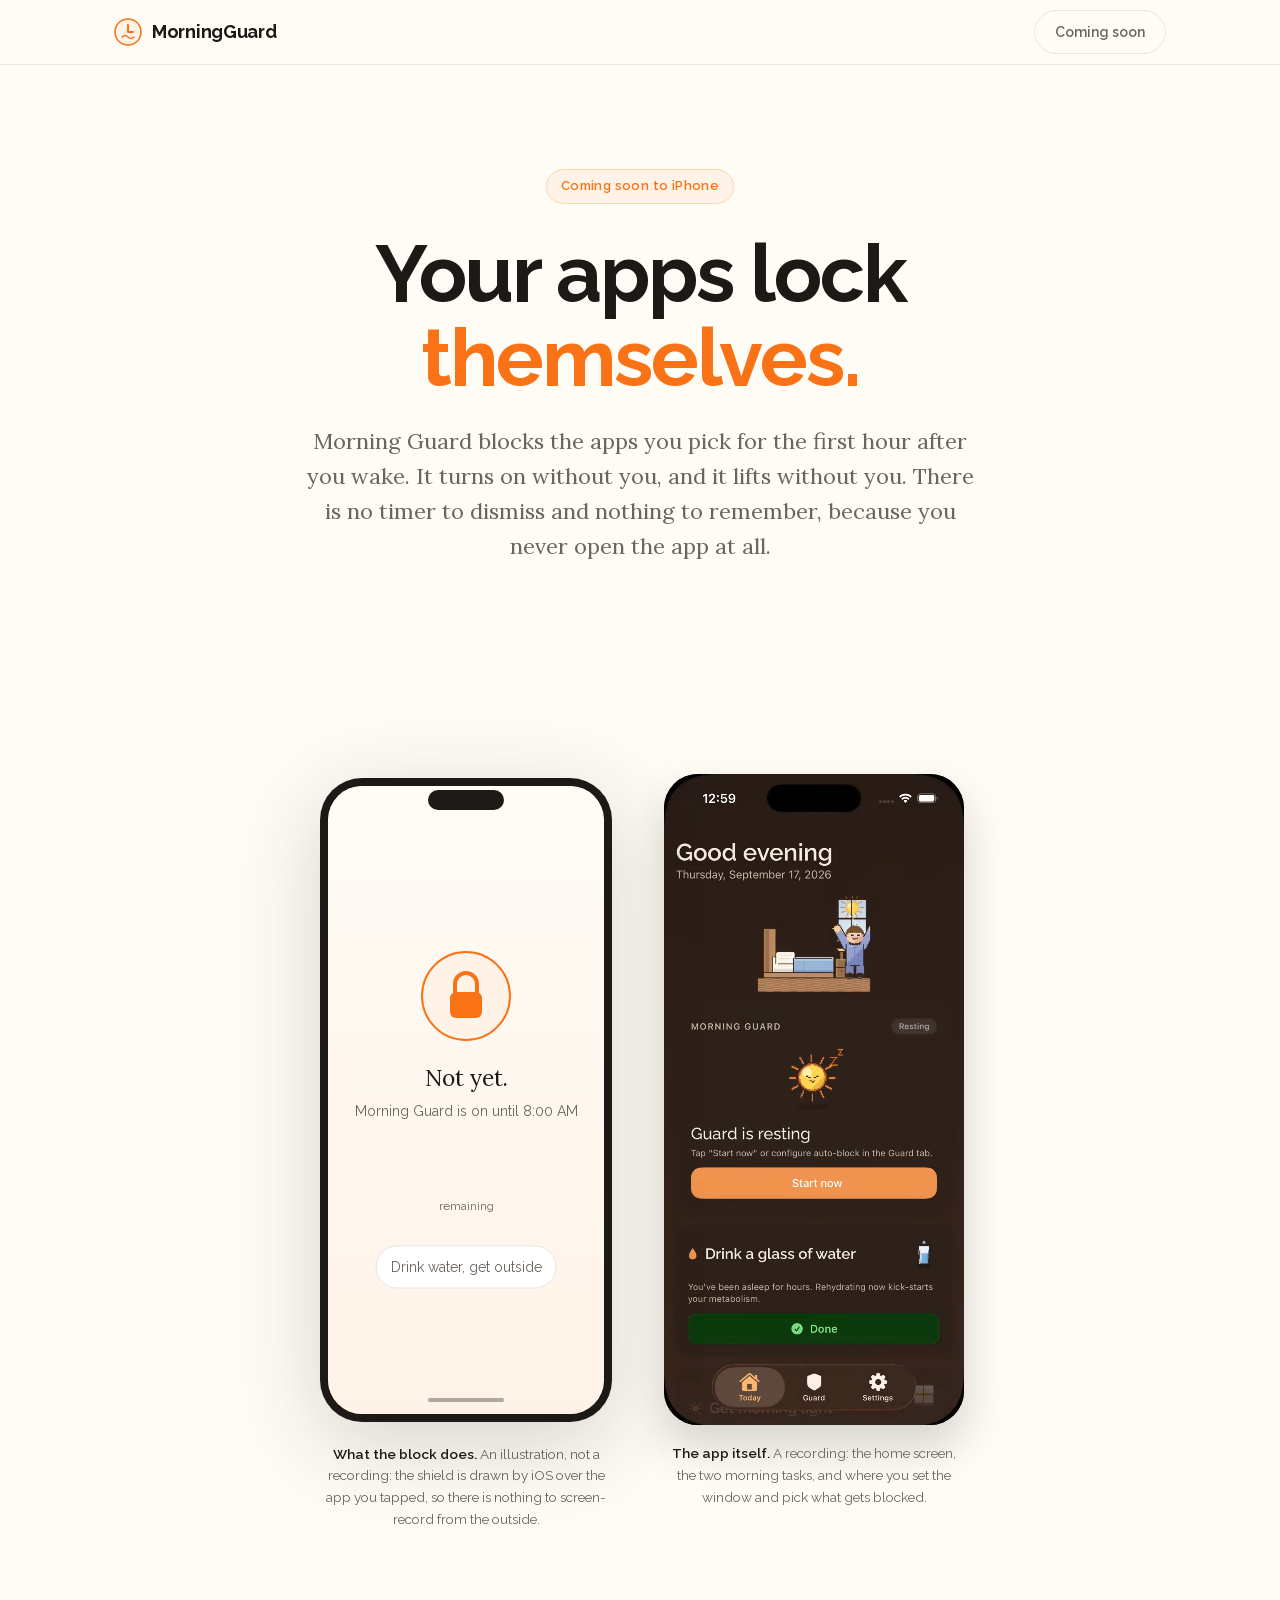
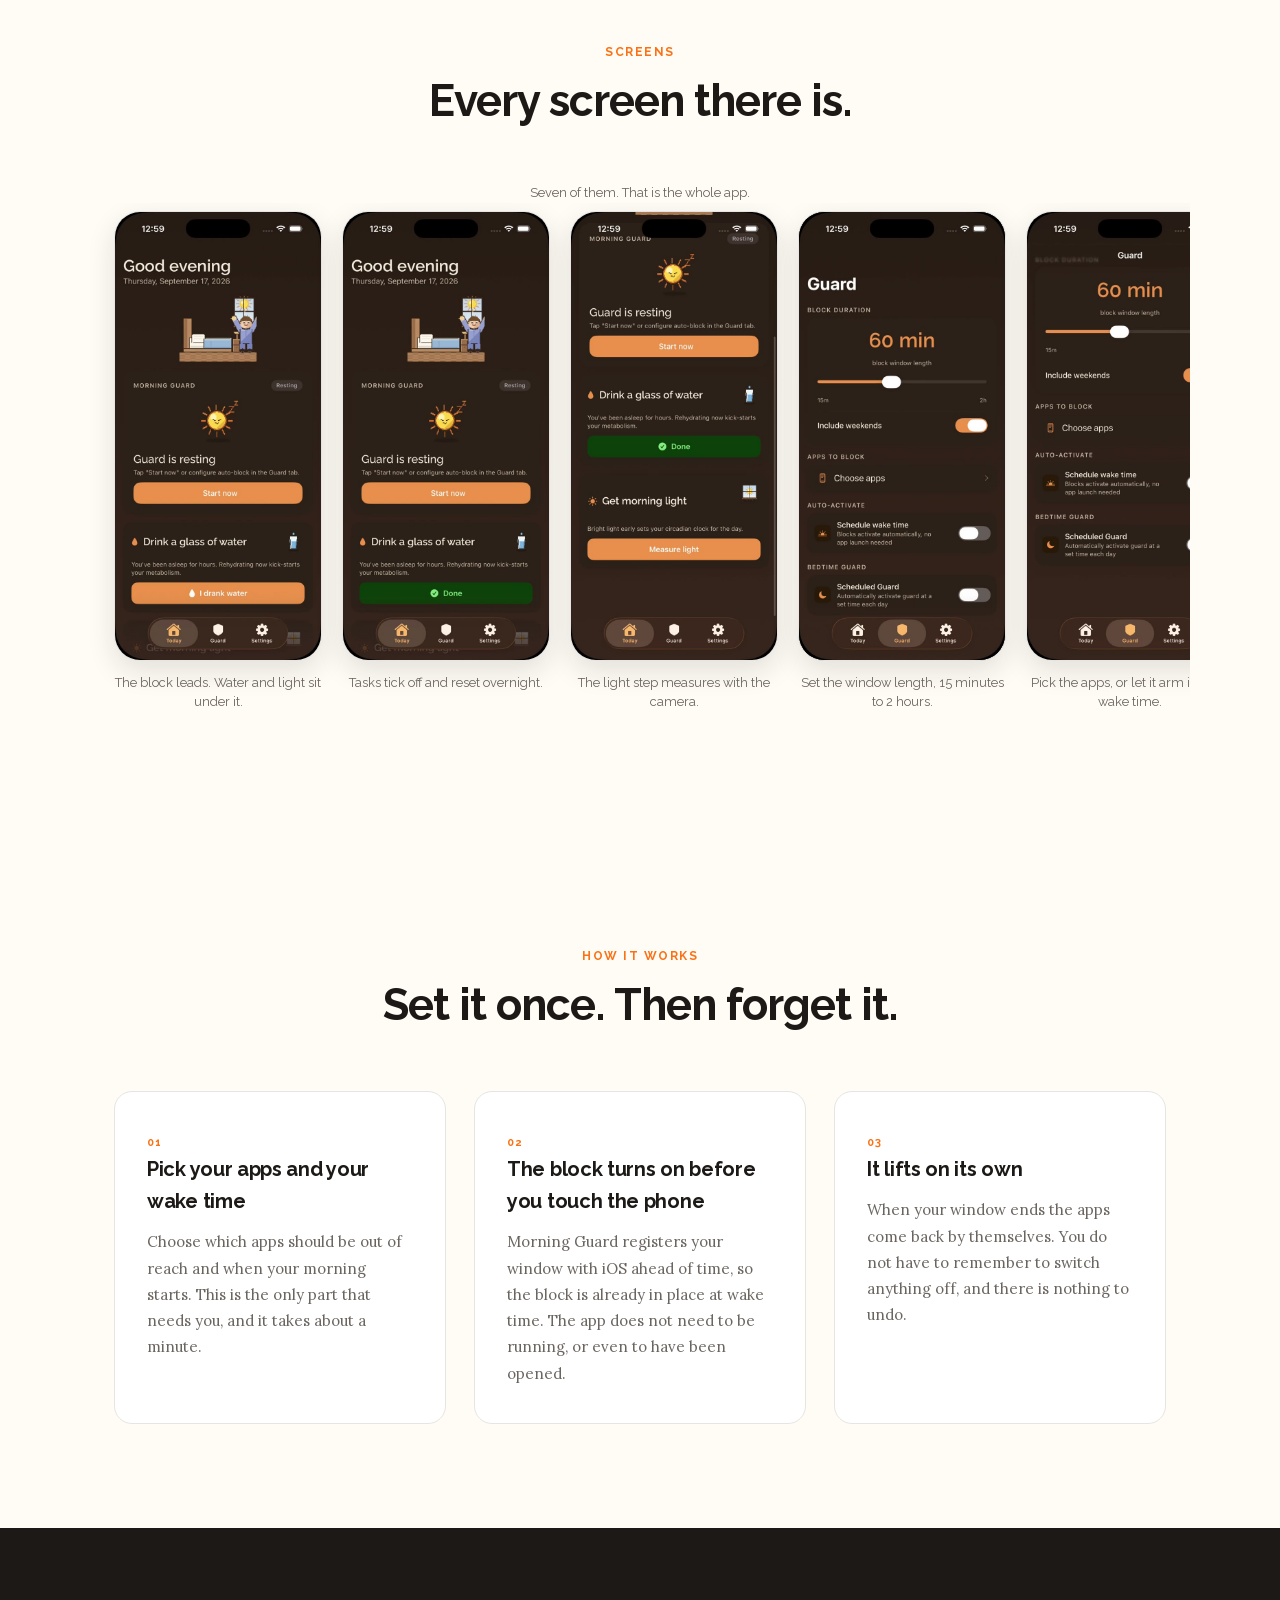
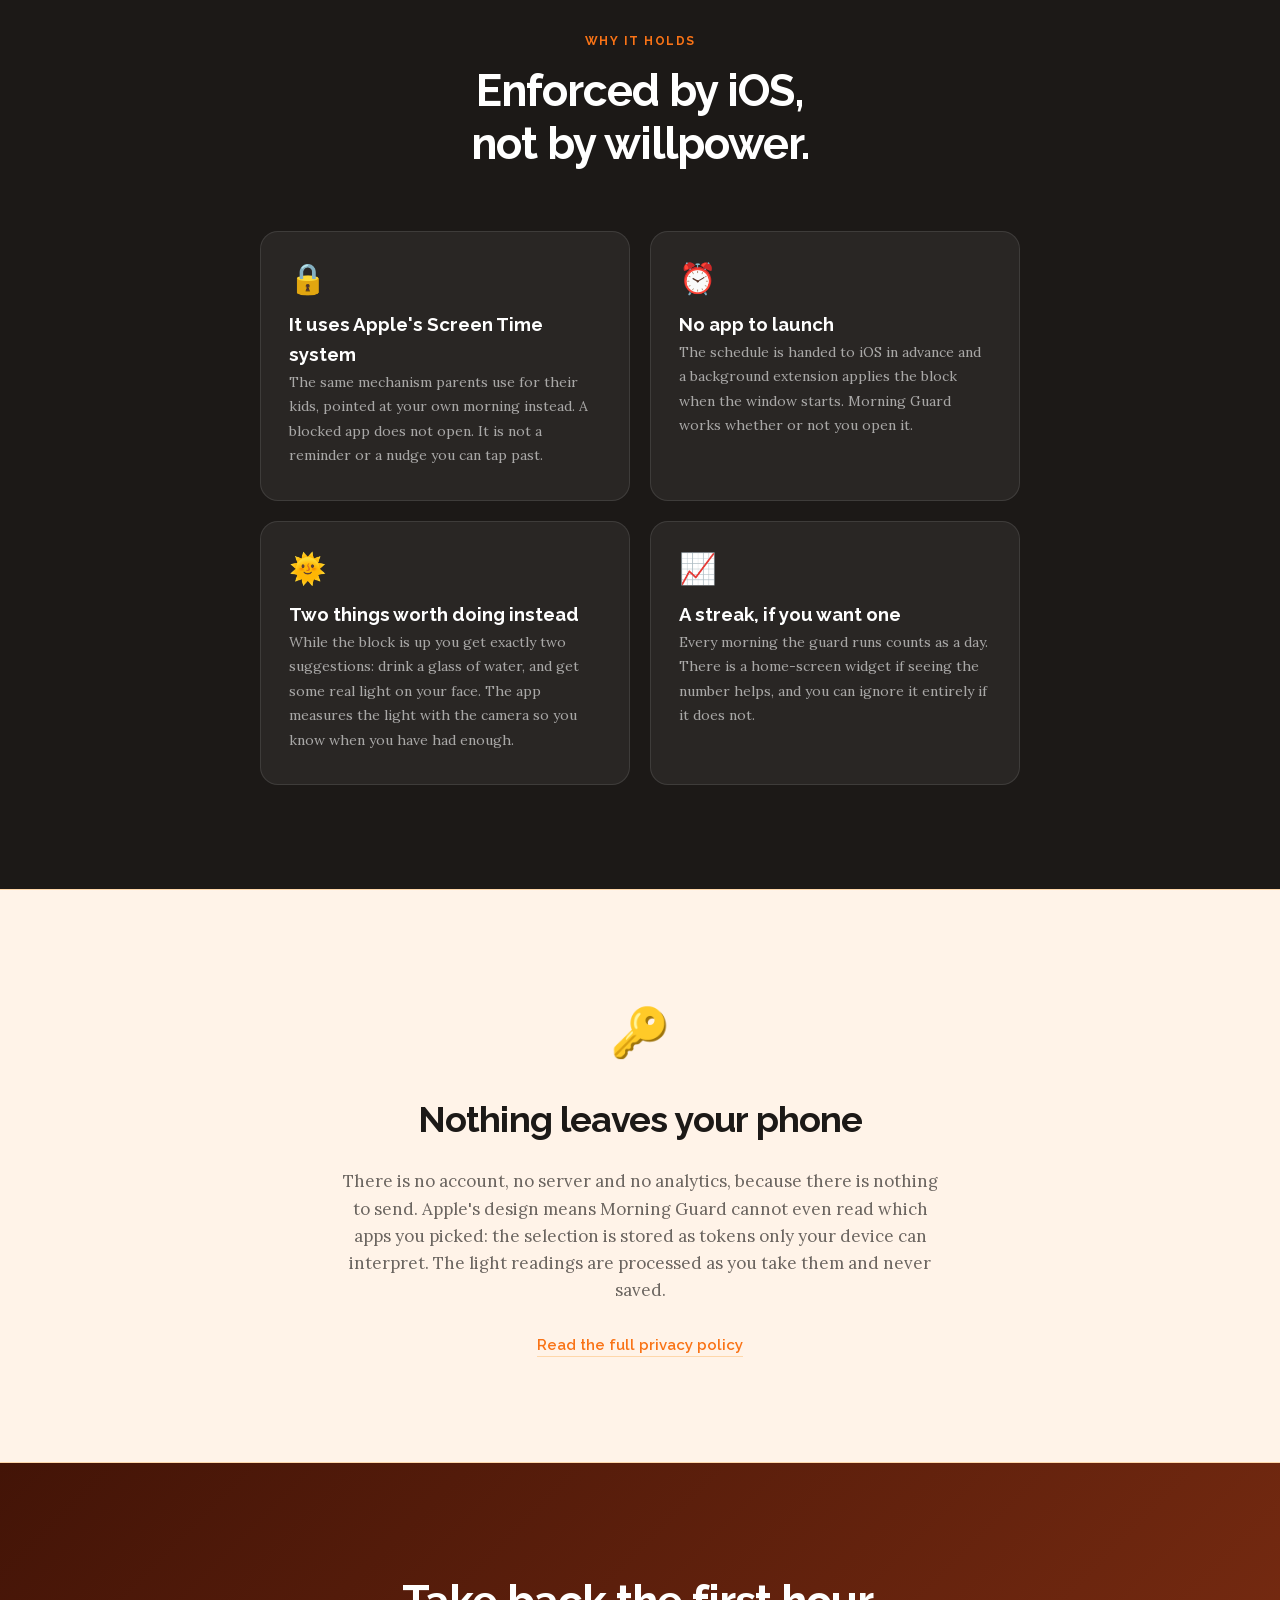
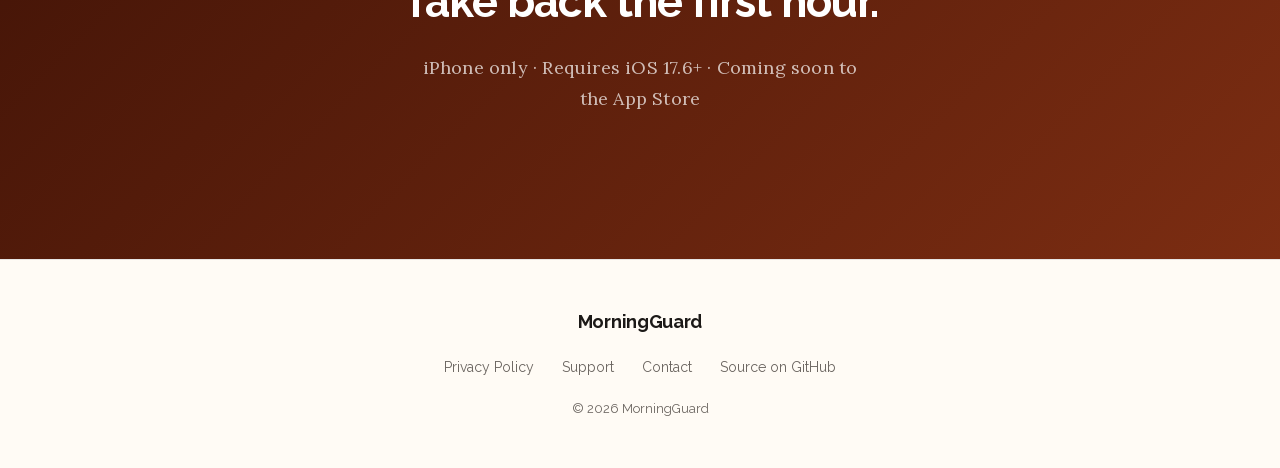
==== commit fac72cae: "Fix the misaligned step cards and drop the Screens nav link The stylesheet already had a .steps grid" ====
--- a/website/index.html
+++ b/website/index.html
@@ -33,10 +33,7 @@
         </svg>
         MorningGuard
       </a>
-      <div class="nav-right">
-        <a class="nav-link" href="#screens">Screens</a>
-        <span class="nav-cta nav-cta--pending">Coming soon</span>
-      </div>
+      <span class="nav-cta nav-cta--pending">Coming soon</span>
     </div>
   </nav>
 
@@ -201,36 +198,38 @@
     <div class="section-label">How it works</div>
     <h2>Set it once. Then forget it.</h2>
 
-    <div class="step">
-      <span class="step-num">01</span>
-      <div>
-        <h3>Pick your apps and your wake time</h3>
-        <p>
-          Choose which apps should be out of reach and when your morning starts. This is the only
-          part that needs you, and it takes about a minute.
-        </p>
-      </div>
-    </div>
-
-    <div class="step">
-      <span class="step-num">02</span>
-      <div>
-        <h3>The block turns on before you touch the phone</h3>
-        <p>
-          Morning Guard registers your window with iOS ahead of time, so the block is already in
-          place at wake time. The app does not need to be running, or even to have been opened.
-        </p>
-      </div>
-    </div>
-
-    <div class="step">
-      <span class="step-num">03</span>
-      <div>
-        <h3>It lifts on its own</h3>
-        <p>
-          When your window ends the apps come back by themselves. You do not have to remember to
-          switch anything off, and there is nothing to undo.
-        </p>
+    <div class="steps">
+      <div class="step">
+        <span class="step-num">01</span>
+        <div>
+          <h3>Pick your apps and your wake time</h3>
+          <p>
+            Choose which apps should be out of reach and when your morning starts. This is the only
+            part that needs you, and it takes about a minute.
+          </p>
+        </div>
+      </div>
+
+      <div class="step">
+        <span class="step-num">02</span>
+        <div>
+          <h3>The block turns on before you touch the phone</h3>
+          <p>
+            Morning Guard registers your window with iOS ahead of time, so the block is already in
+            place at wake time. The app does not need to be running, or even to have been opened.
+          </p>
+        </div>
+      </div>
+
+      <div class="step">
+        <span class="step-num">03</span>
+        <div>
+          <h3>It lifts on its own</h3>
+          <p>
+            When your window ends the apps come back by themselves. You do not have to remember to
+            switch anything off, and there is nothing to undo.
+          </p>
+        </div>
       </div>
     </div>
   </section>
--- a/website/styles.css
+++ b/website/styles.css
@@ -856,13 +856,13 @@
 
 /* Prose gets a real measure. Long lines are the main thing that made the
    copy feel unconsidered at desktop widths. */
-.hero-sub, .demo-caption, .privacy-inner p, .step p, .feature-card p {
+.hero-sub, .demo-caption, .privacy-inner p {
   max-width: min(100%, var(--measure));
   line-height: 1.6;          /* unitless, so user text-spacing overrides work */
   height: auto;
 }
 
-.hero-sub, .demo-caption, .gallery-hint { margin-inline: auto; }
+.hero-sub, .demo-caption, .gallery-hint, .privacy-inner p { margin-inline: auto; }
 
 /* Interactive things should say so. */
 a, .nav-cta, .feature-card, .shot img { transition: all .22s var(--ease); }
@@ -888,17 +888,6 @@
 }
 
 /* Nav now holds a link next to the status chip. */
-.nav-right { display: flex; align-items: center; gap: 18px; }
-
-.nav-link {
-  font-size: 0.9rem;
-  font-weight: 500;
-  color: var(--text-sec);
-  text-decoration: none;
-}
-
-.nav-link:hover { color: var(--sunrise); }
-
 .gallery { max-width: 1100px; margin: 0 auto; padding: var(--section-y) var(--gutter); text-align: center; }
 
 /* 65ch is right for body copy but too wide for the hero, where the type is
